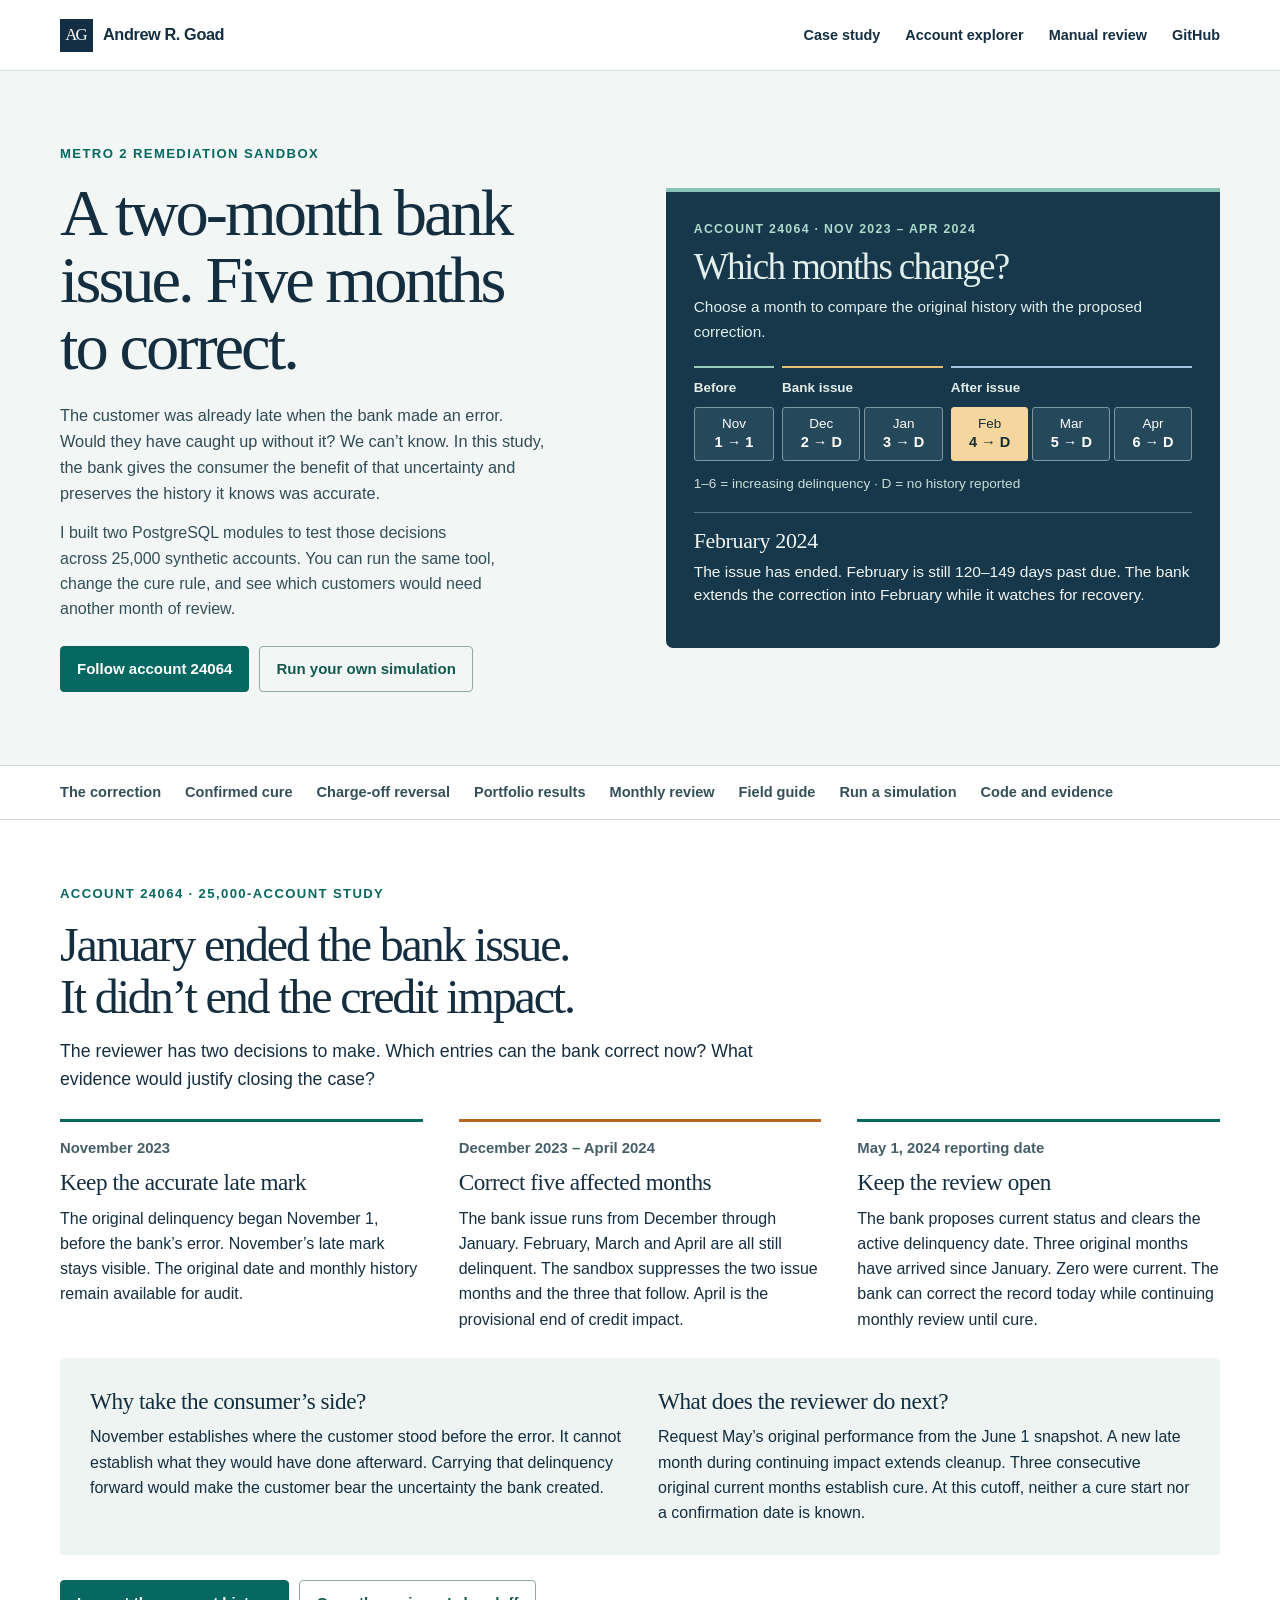
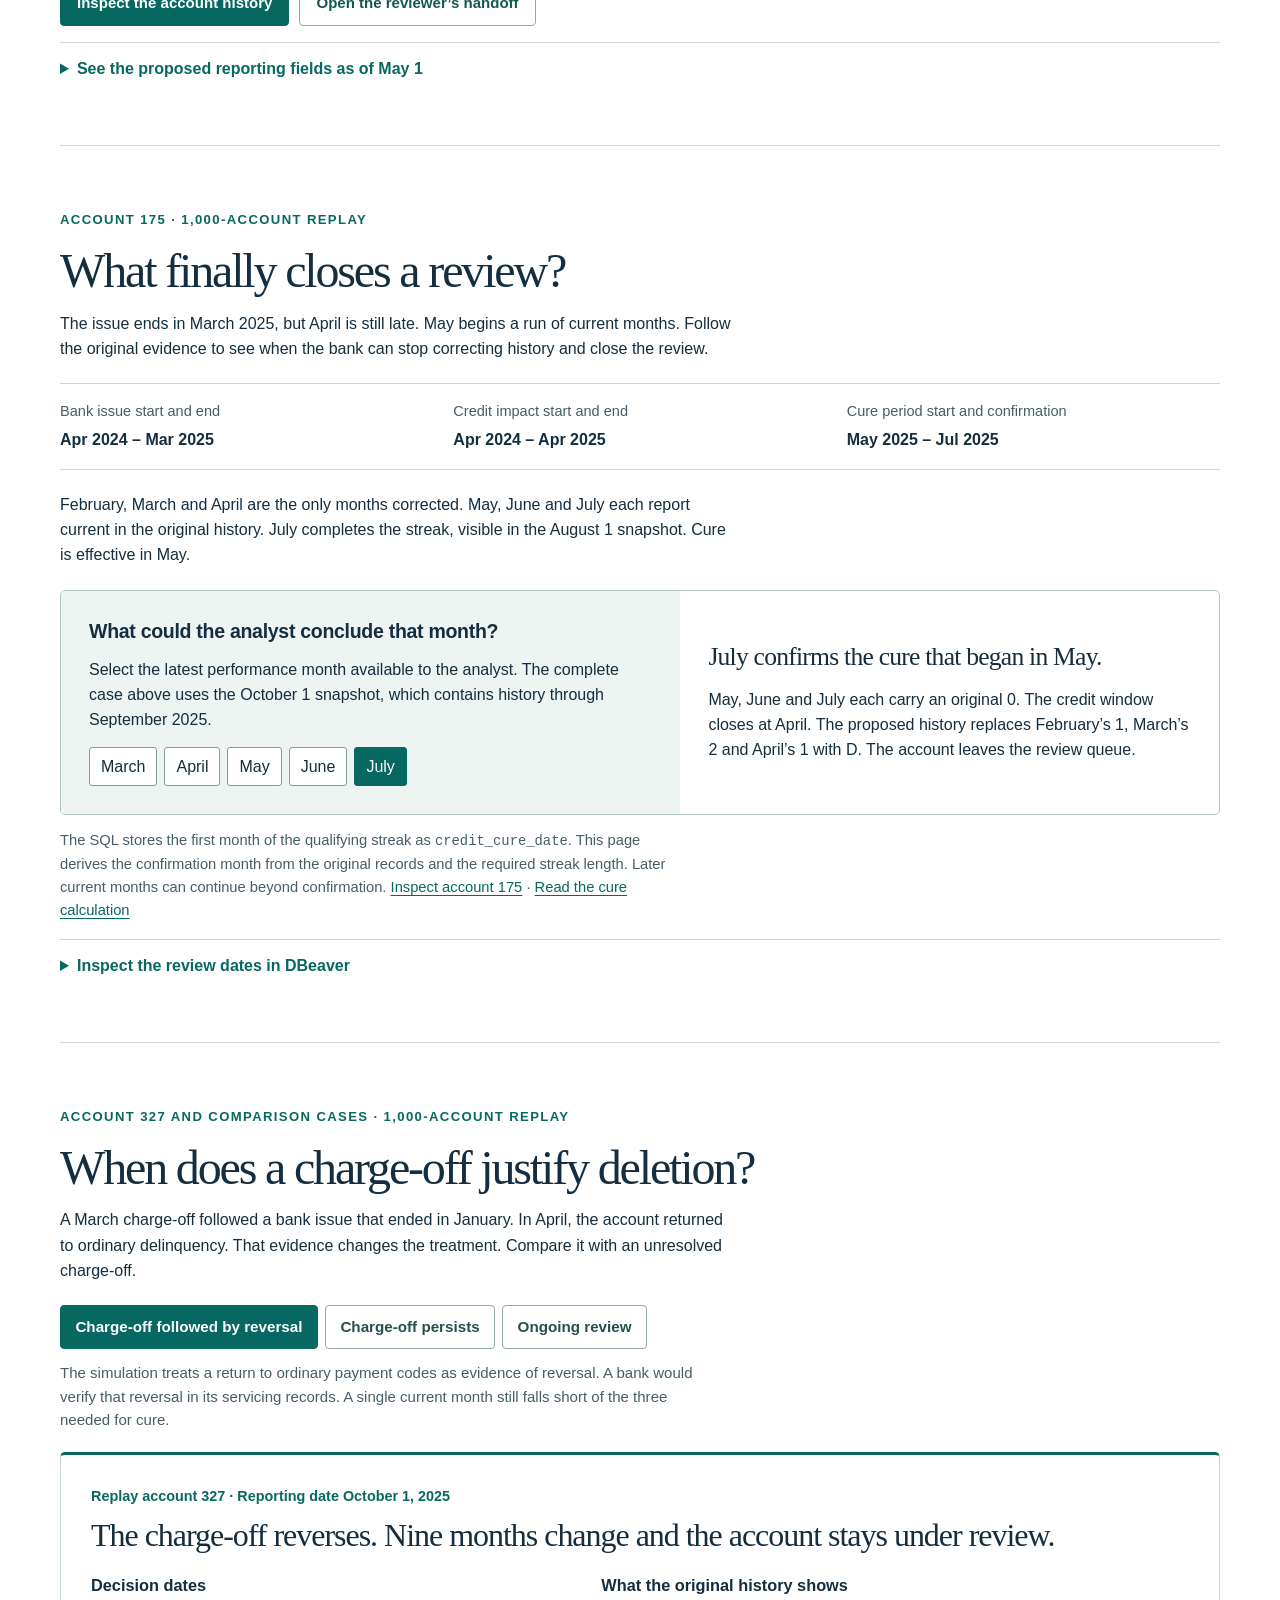
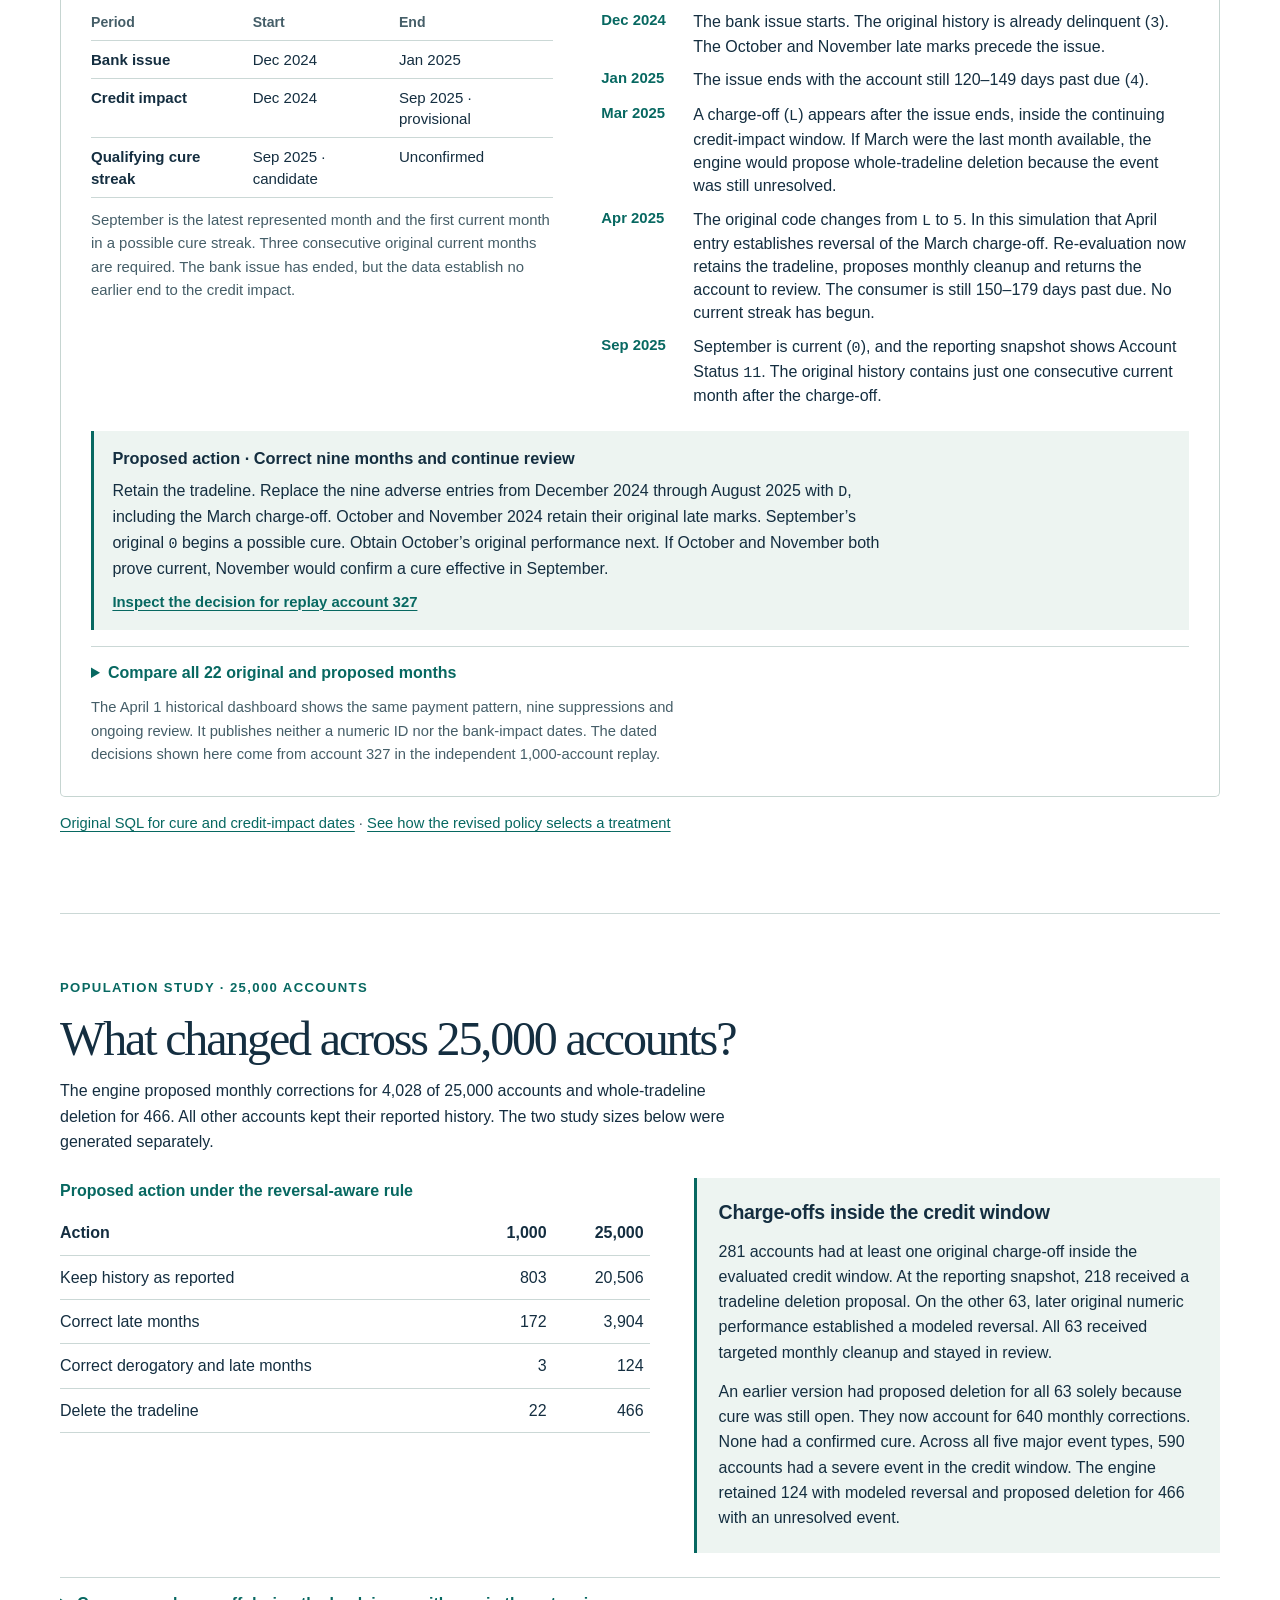
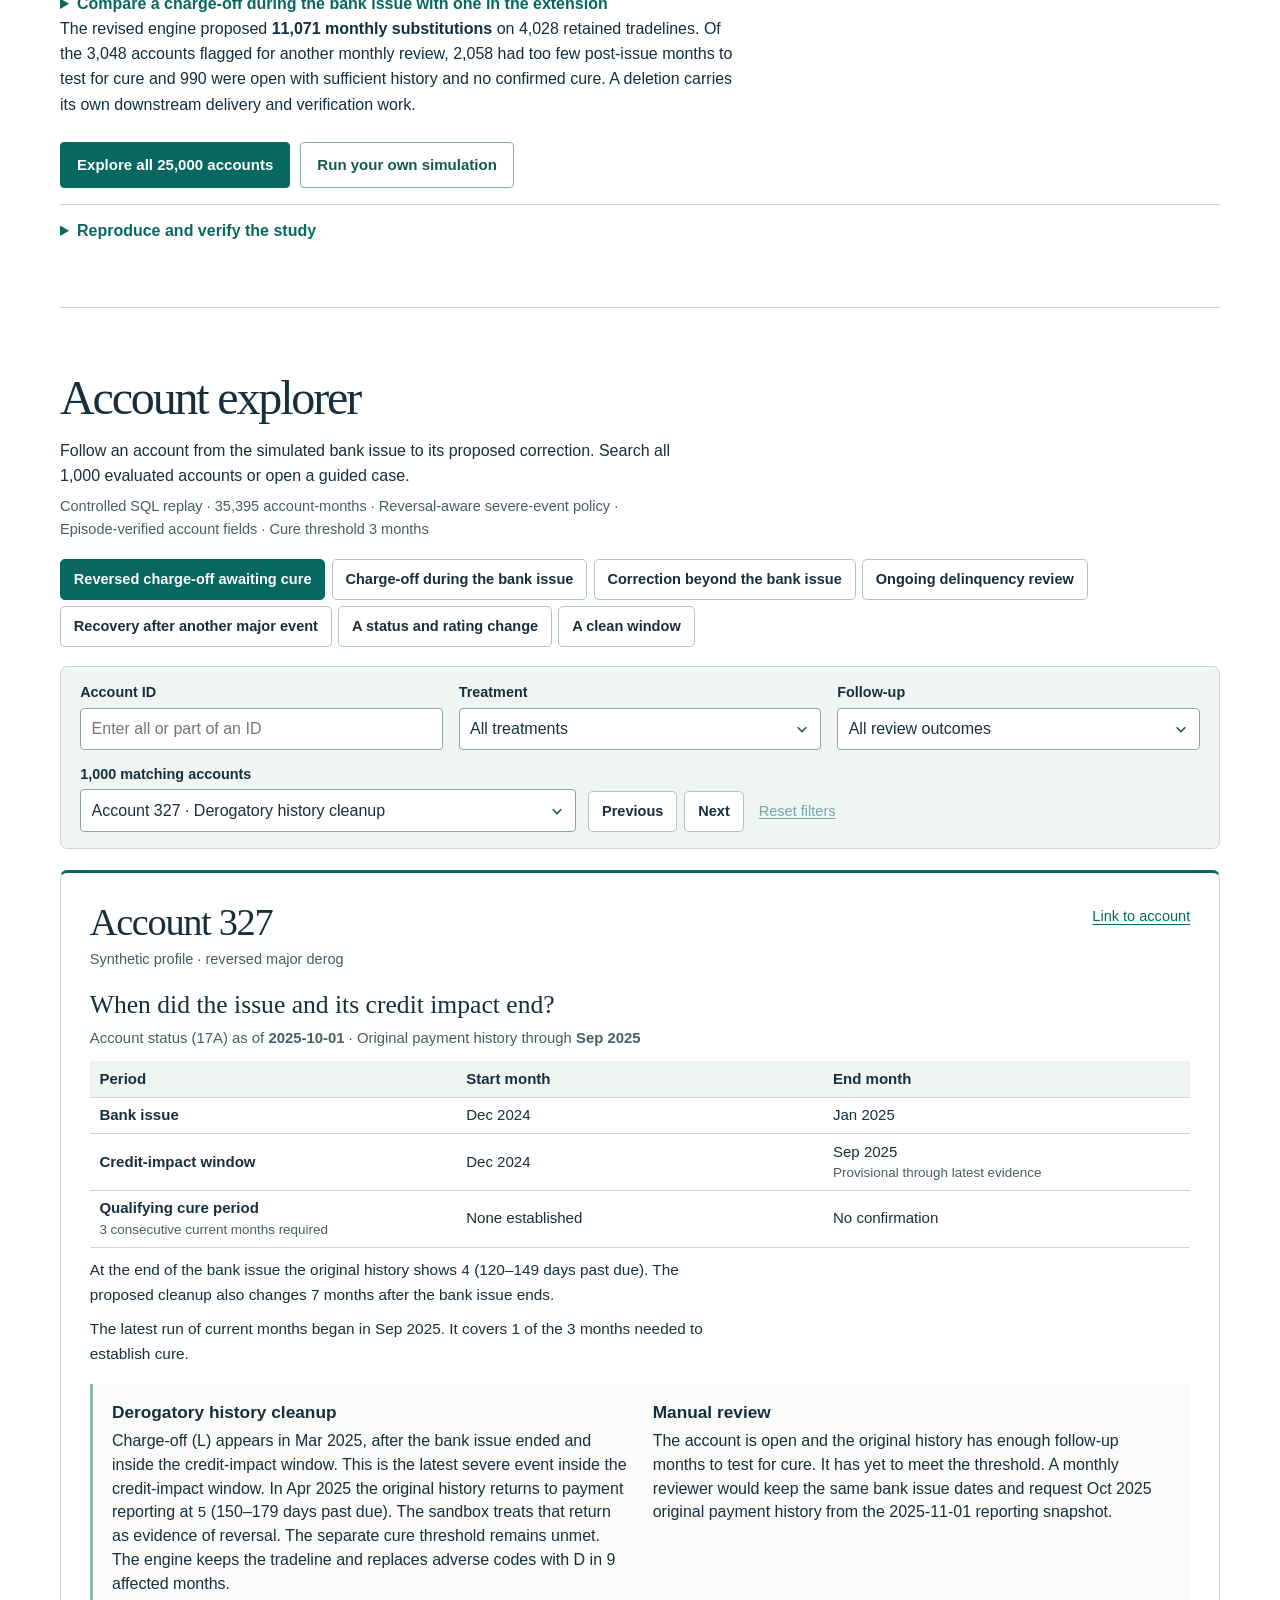
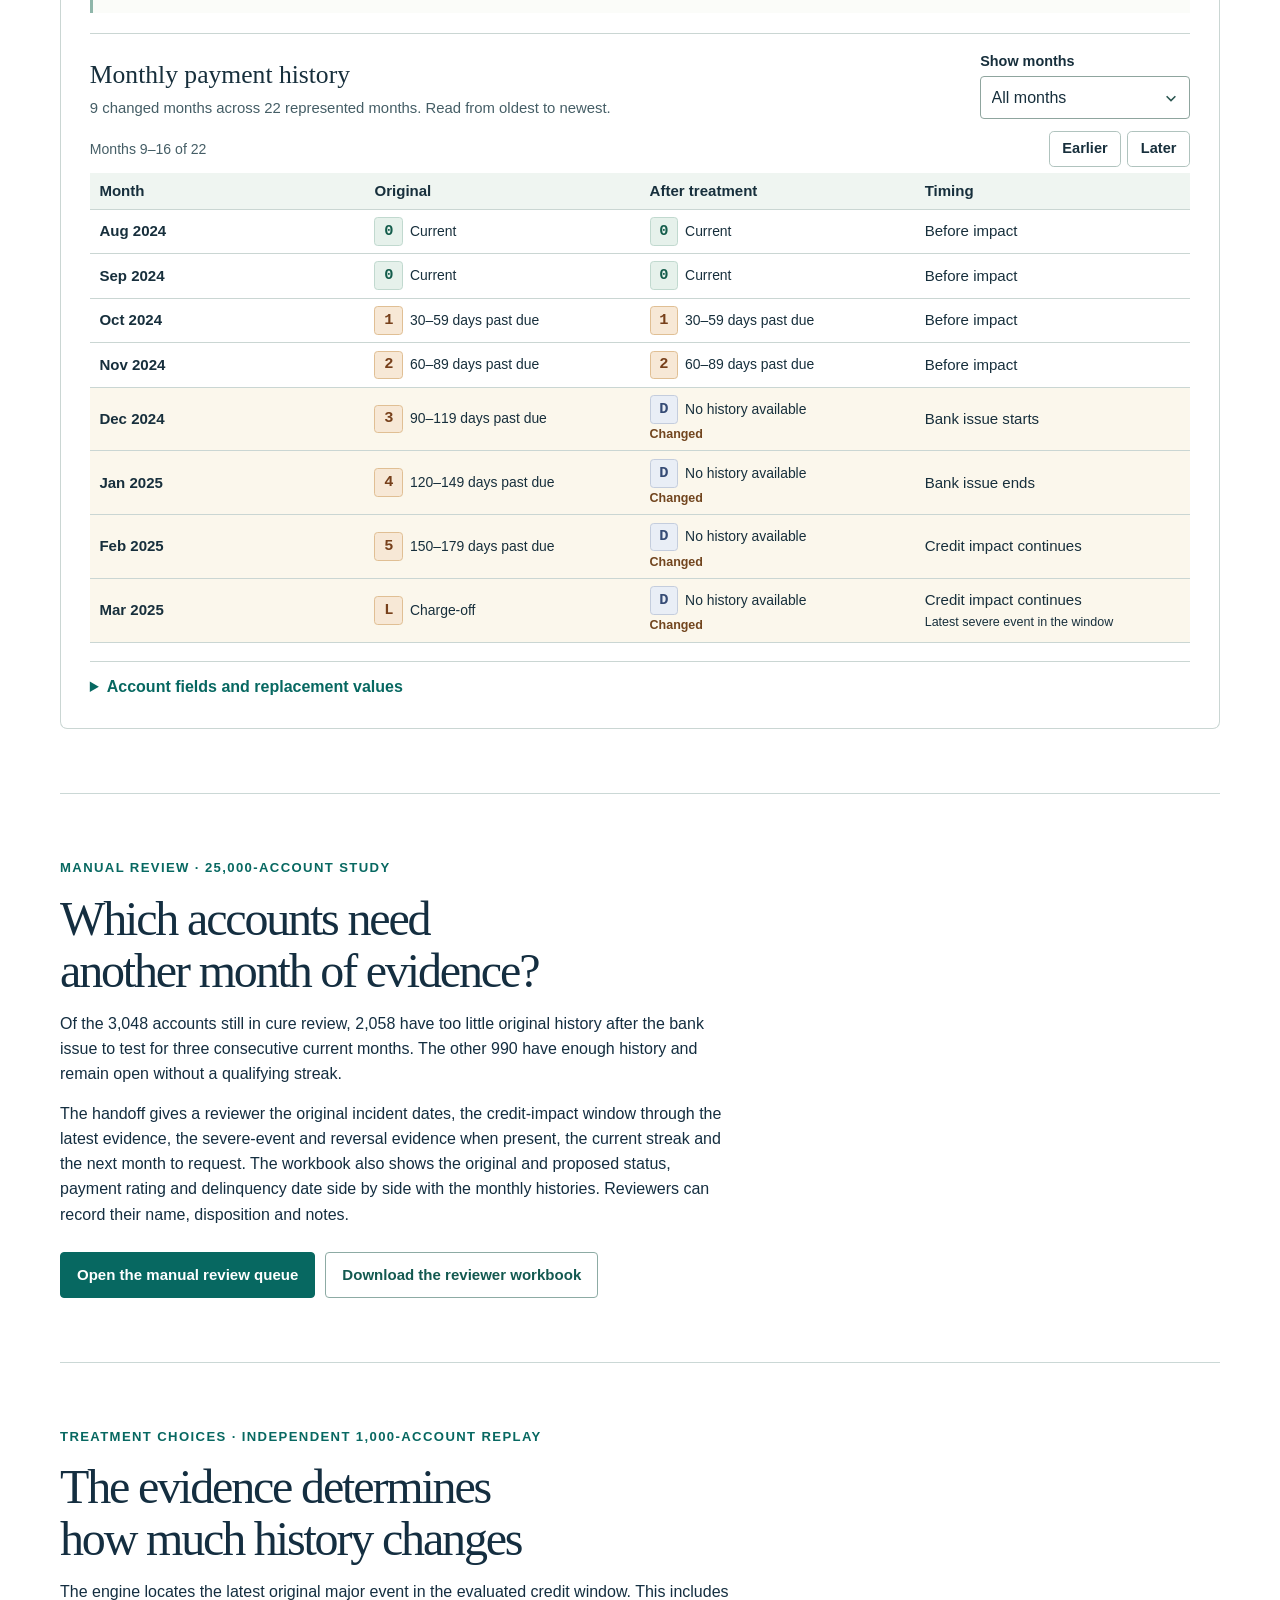
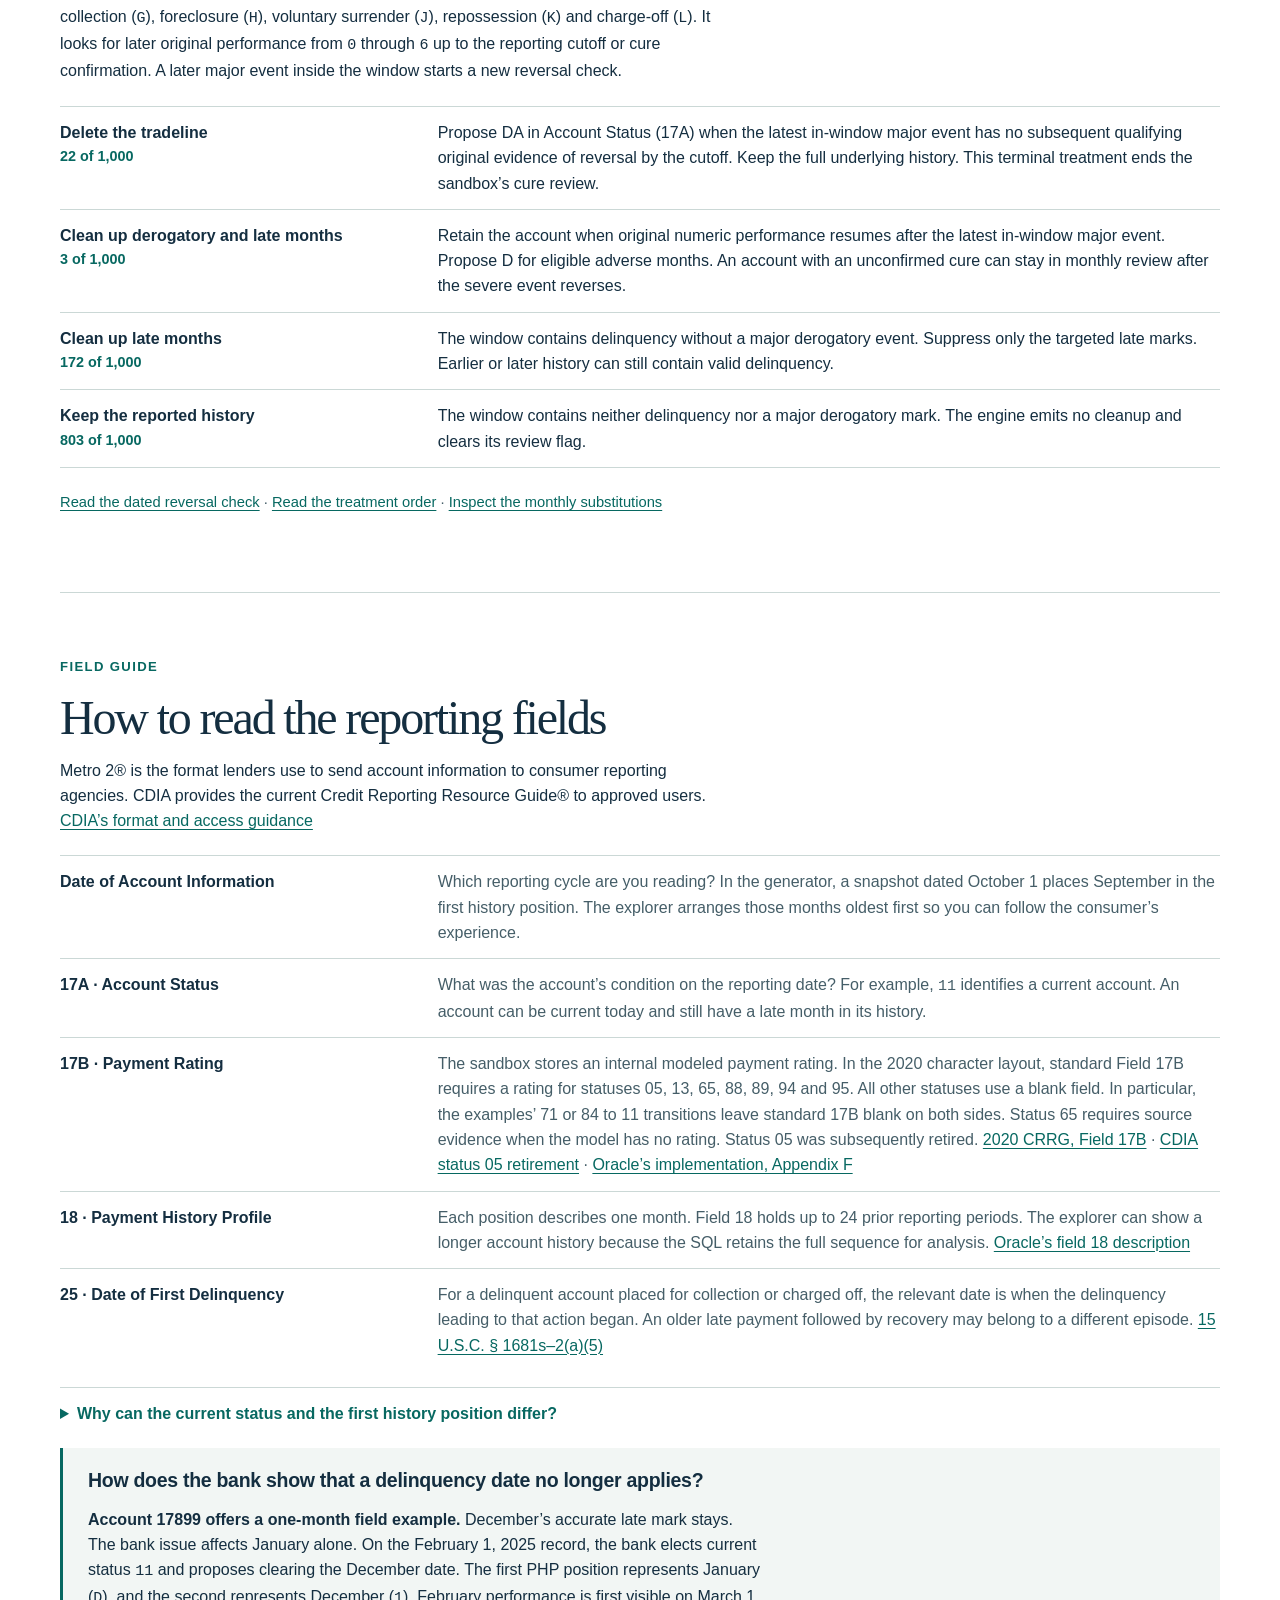
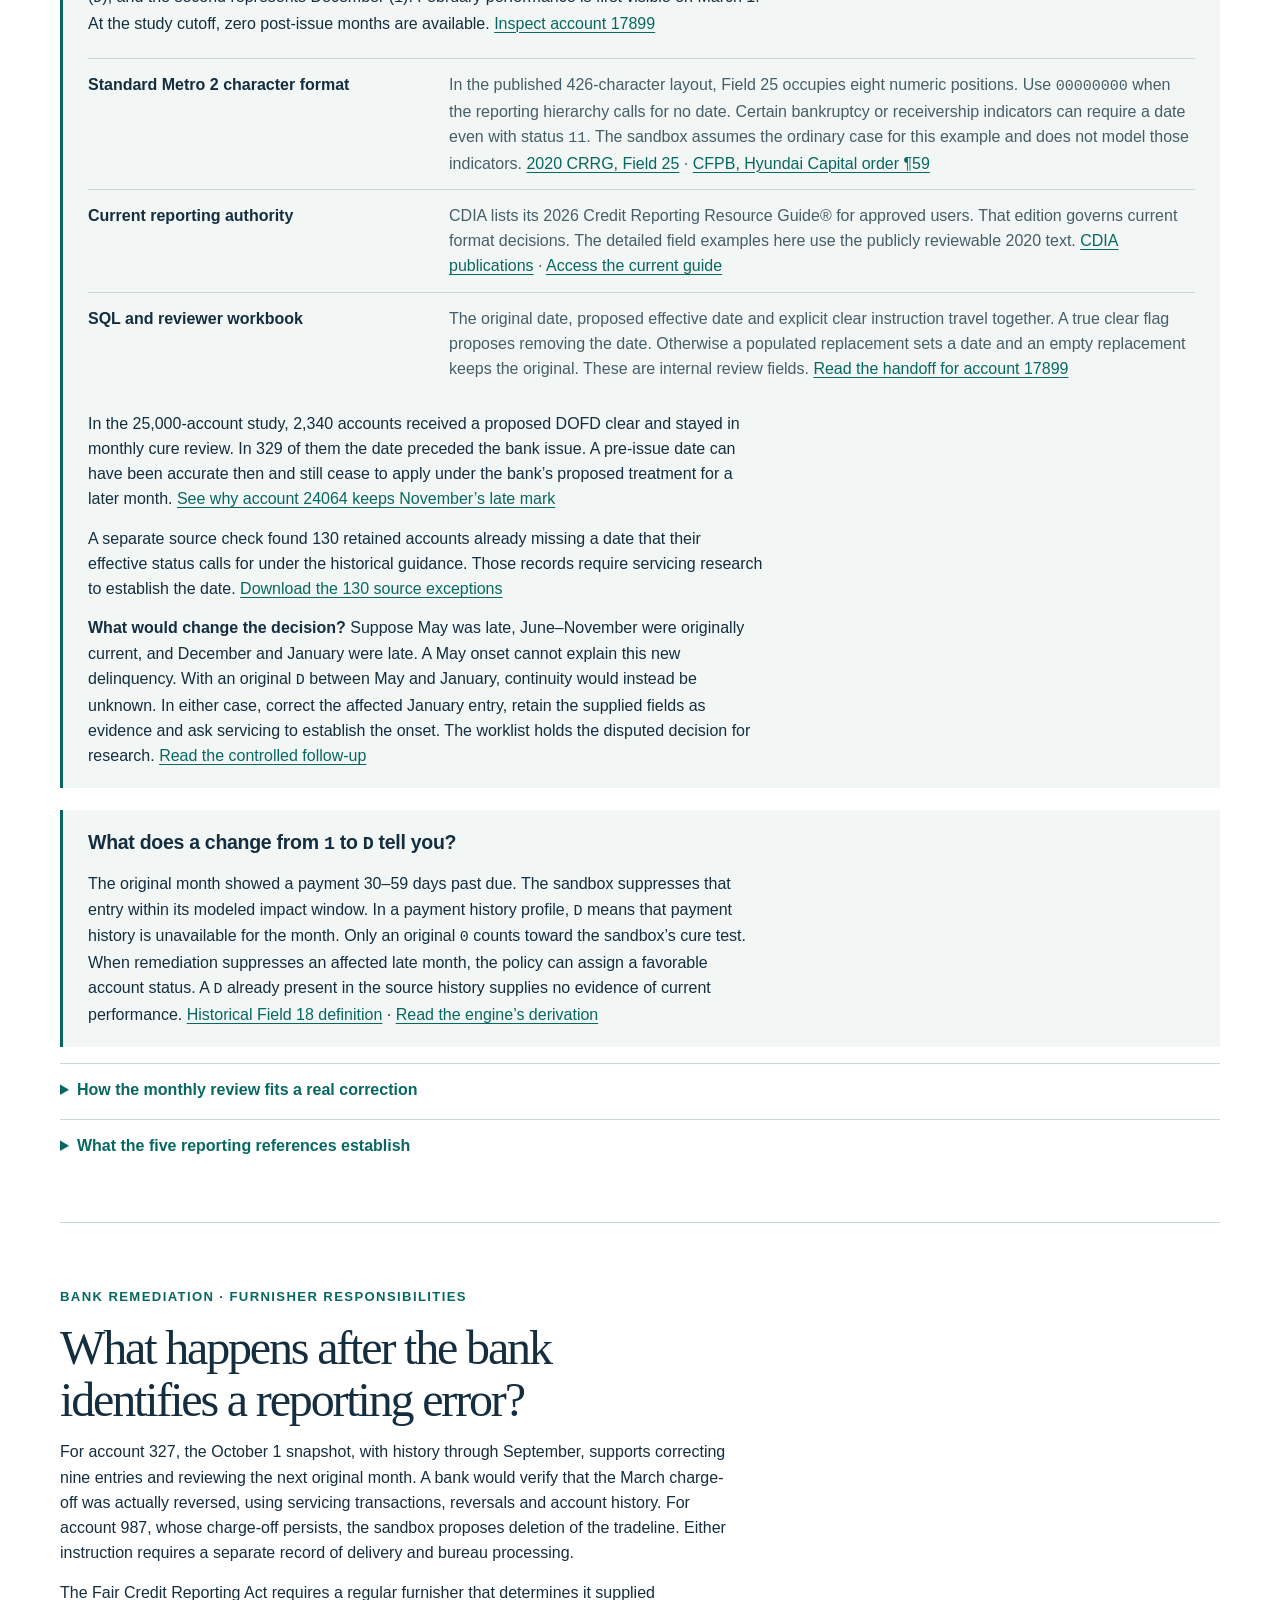
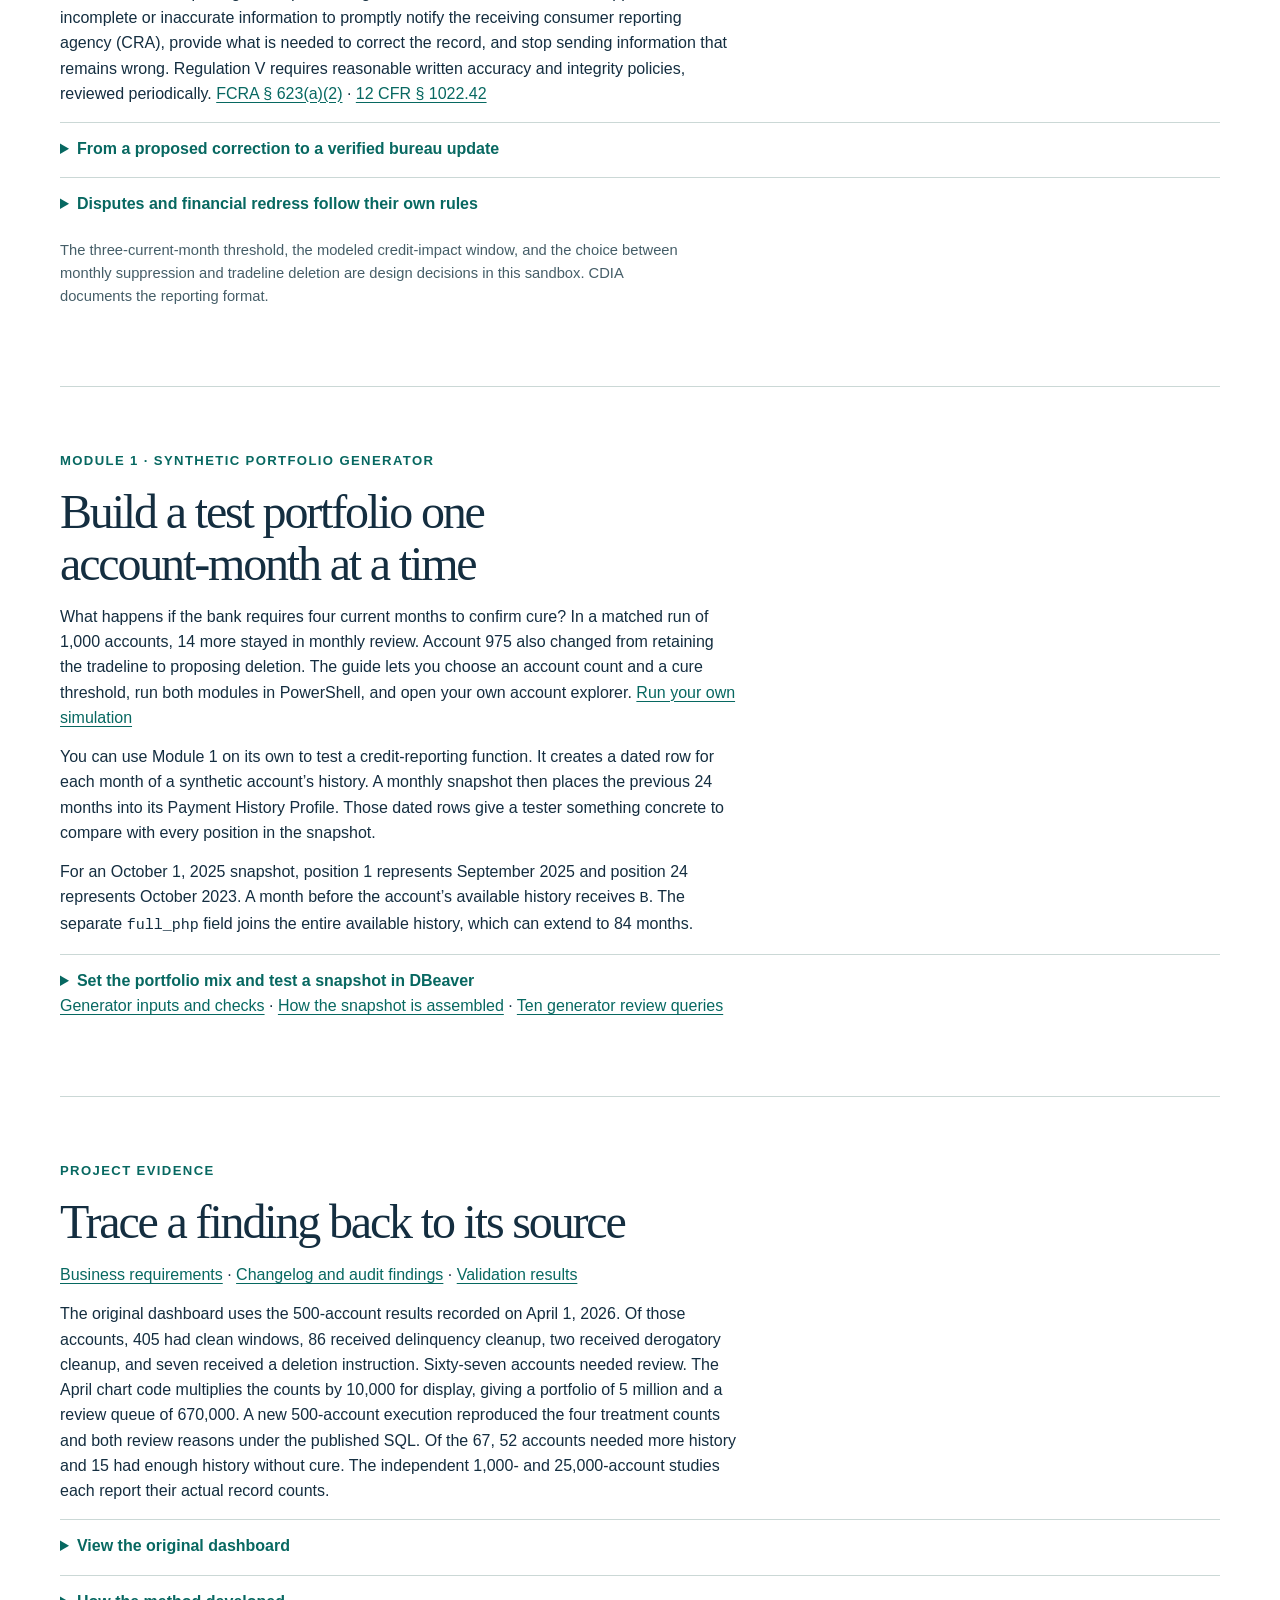
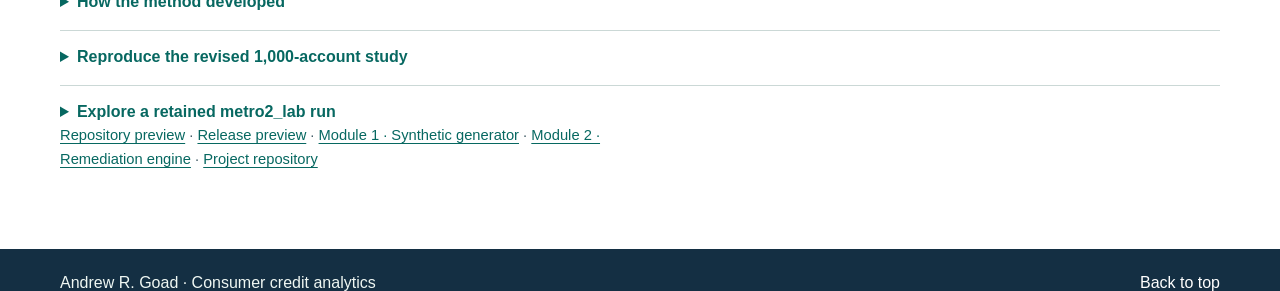
==== index.html @ b0fef3be "Deploy the audited Pages exhibit and simulation downloads" ====
<!doctype html>
<html lang="en"><head><meta charset="utf-8"><meta name="viewport" content="width=device-width,initial-scale=1">
<meta name="description" content="A two-month bank issue leads to five proposed credit-history corrections. Explore Andrew Goad’s PostgreSQL study of 25,000 synthetic accounts, the decisions behind each correction, and a PowerShell tool for testing your own strategy.">
<title>Five months to correct · Metro 2 Remediation Sandbox</title>
<link rel="stylesheet" href="history.css"><link rel="stylesheet" href="style.css"><link rel="stylesheet" href="explorer.css">
</head><body id="top"><a class="skip" href="#consumer-decision">Skip to the case</a>
<header class="topbar"><div class="wrap head-inner"><a class="brand" href="https://github.com/andrew-goad"><span class="monogram" aria-hidden="true">AG</span><span>Andrew R. Goad</span></a>
<nav aria-label="Portfolio navigation"><a href="#consumer-decision">Case study</a><a href="#explorer">Account explorer</a><a href="manual-review/index.html">Manual review</a><a href="https://github.com/andrew-goad/metro2-remediation-sandbox">GitHub</a></nav></div></header>
<main><aside class="loaded-cohort" id="retained-route" hidden><div class="wrap">
<strong id="ex-cohort"></strong><p>The Account explorer on this page reads your exported data. The featured cases and the 25,000-account queue use published study data.</p>
<a href="#explorer">Explore the loaded accounts</a> · <a href="scale/index.html">Open the separate 25,000-account example</a>
</div></aside><div class="mast"><div class="wrap hero">
<div class="opening"><p class="eyebrow">Metro 2 Remediation Sandbox</p><h1>A two-month bank issue. Five months to correct.</h1>
<p class="deck">The customer was already late when the bank made an error. Would they have caught up without it? We can’t know. In this study, the bank gives the consumer the benefit of that uncertainty and preserves the history it knows was accurate.</p>
<p class="hero-position">I built two PostgreSQL modules to test those decisions across 25,000 synthetic accounts. You can run the same tool, change the cure rule, and see which customers would need another month of review.</p>
<div class="actions"><a class="button primary" href="#consumer-decision">Follow account 24064</a><a class="button secondary" href="run.html">Run your own simulation</a></div></div>
<figure class="lead-trace" aria-labelledby="trace-title"><figcaption><p class="plot-kicker">Account 24064 · Nov 2023 – Apr 2024</p><h2 id="trace-title">Which months change?</h2><p>Choose a month to compare the original history with the proposed correction.</p></figcaption>
<div class="trace-grid"><div class="trace-group"><span class="trace-phase">Before</span><div class="trace-buttons"><button type="button" aria-controls="lead-month-detail" aria-pressed="false" aria-label="November 2023, 1 to 1" data-date="November 2023" data-why="November predates the bank issue. The customer was 30–59 days late. That accurate entry stays in the proposed history."><span>Nov</span><strong>1 → 1</strong></button></div></div><div class="trace-group"><span class="trace-phase">Bank issue</span><div class="trace-buttons"><button type="button" aria-controls="lead-month-detail" aria-pressed="false" aria-label="December 2023, 2 to D" data-date="December 2023" data-why="The issue begins. The original record shows 60–89 days past due. The bank proposes suppressing this affected month."><span>Dec</span><strong>2 → D</strong></button><button type="button" aria-controls="lead-month-detail" aria-pressed="false" aria-label="January 2024, 3 to D" data-date="January 2024" data-why="The issue ends while the original record shows 90–119 days past due. January is corrected. The case stays open for evidence after the issue."><span>Jan</span><strong>3 → D</strong></button></div></div><div class="trace-group"><span class="trace-phase">After issue</span><div class="trace-buttons"><button type="button" aria-controls="lead-month-detail" aria-pressed="true" aria-label="February 2024, 4 to D" data-date="February 2024" data-why="The issue has ended. February is still 120–149 days past due. The bank extends the correction into February while it watches for recovery."><span>Feb</span><strong>4 → D</strong></button><button type="button" aria-controls="lead-month-detail" aria-pressed="false" aria-label="March 2024, 5 to D" data-date="March 2024" data-why="March is 150–179 days past due. The credit impact continues, so the bank corrects March and checks the next original month."><span>Mar</span><strong>5 → D</strong></button><button type="button" aria-controls="lead-month-detail" aria-pressed="false" aria-label="April 2024, 6 to D" data-date="April 2024" data-why="April reaches 180 or more days past due. Three months have passed since the issue ended. All three were late. The next review needs May’s original performance."><span>Apr</span><strong>6 → D</strong></button></div></div></div>
<p class="trace-key">1–6 = increasing delinquency · D = no history reported</p>
<div class="trace-detail" id="lead-month-detail" aria-live="polite" aria-atomic="true"><h3>February 2024</h3><p>The issue has ended. February is still 120–149 days past due. The bank extends the correction into February while it watches for recovery.</p></div></figure></div></div>
<nav class="contents" aria-label="In this study"><div class="wrap"><a href="#consumer-decision">The correction</a><a href="#cure">Confirmed cure</a><a href="#dashboard-case">Charge-off reversal</a><a href="#scale-study">Portfolio results</a><a href="#manual-handoff">Monthly review</a><a href="#guidance">Field guide</a><a href="run.html">Run a simulation</a><a href="#evidence">Code and evidence</a></div></nav>
<div class="paper wrap">
<section id="consumer-decision" class="lead-case" aria-labelledby="decision-title">
<header><p class="eyebrow">Account 24064 · 25,000-account study</p>
<h2 id="decision-title">January ended the bank issue. It didn’t end the credit impact.</h2>
<p class="lead-intro">The reviewer has two decisions to make. Which entries can the bank correct now? What evidence would justify closing the case?</p></header>
<div class="decision-months">
<article><p class="month-label">November 2023</p><h3>Keep the accurate late mark</h3><p>The original delinquency began November 1, before the bank’s error. November’s late mark stays visible. The original date and monthly history remain available for audit.</p></article>
<article><p class="month-label">December 2023 – April 2024</p><h3>Correct five affected months</h3><p>The bank issue runs from December through January. February, March and April are all still delinquent. The sandbox suppresses the two issue months and the three that follow. April is the provisional end of credit impact.</p></article>
<article><p class="month-label">May 1, 2024 reporting date</p><h3>Keep the review open</h3><p>The bank proposes current status and clears the active delinquency date. Three original months have arrived since January. Zero were current. The bank can correct the record today while continuing monthly review until cure.</p></article>
</div>
<div class="decision-followup"><div><h3>Why take the consumer’s side?</h3><p>November establishes where the customer stood before the error. It cannot establish what they would have done afterward. Carrying that delinquency forward would make the customer bear the uncertainty the bank created.</p></div>
<div><h3>What does the reviewer do next?</h3><p>Request May’s original performance from the June 1 snapshot. A new late month during continuing impact extends cleanup. Three consecutive original current months establish cure. At this cutoff, neither a cure start nor a confirmation date is known.</p></div></div>
<div class="actions"><a class="button primary" href="scale/index.html#account=24064">Inspect the account history</a><a class="button secondary" href="manual-review/index.html#account=24064">Open the reviewer’s handoff</a></div>
<details><summary>See the proposed reporting fields as of May 1</summary><p>Account Status (17A) changes from <code>84</code> to <code>11</code>. The original November 1, 2023 date of first delinquency is explicitly cleared from the proposed record. In the payment history profile (PHP), April is the first position. The first five monthly entries change from <code>65432</code> to <code>DDDDD</code>. The sixth, November’s <code>1</code>, stays. The elected status and the three-month cure threshold are sandbox policy. <a href="#reporting-clock">How the reporting date relates to payment history</a></p></details>
</section>
<section id="cure" aria-labelledby="cure-title">
  <p class="eyebrow" id="worked-account-175">Account 175 · 1,000-account replay</p>
  <h2 id="cure-title">What finally closes a review?</h2>
  <p>The issue ends in March 2025, but April is still late. May begins a run of current months. Follow the original evidence to see when the bank can stop correcting history and close the review.</p>
  <dl class="cure-dates" aria-label="Account 175 dates at the October 2025 reporting snapshot">
    <div><dt>Bank issue start and end</dt><dd>Apr 2024 – Mar 2025</dd></div>
    <div><dt>Credit impact start and end</dt><dd>Apr 2024 – Apr 2025</dd></div>
    <div><dt>Cure period start and confirmation</dt><dd>May 2025 – Jul 2025</dd></div>
  </dl>
  <p>February, March and April are the only months corrected. May, June and July each report current in the original history. July completes the streak, visible in the August 1 snapshot. Cure is effective in May.</p>
  <div class="methodbox"><div class="simulation">
    <h3>What could the analyst conclude that month?</h3>
    <p>Select the latest performance month available to the analyst. The complete case above uses the October 1 snapshot, which contains history through September 2025.</p>
    <div class="month-row" role="group" aria-label="Latest available performance month in 2025">
      <button type="button" data-month="0" aria-pressed="false">March</button><button type="button" data-month="1" aria-pressed="false">April</button><button type="button" data-month="2" aria-pressed="false">May</button><button type="button" data-month="3" aria-pressed="false">June</button><button type="button" data-month="4" aria-pressed="true">July</button>
    </div></div>
    <div class="methodreading" aria-live="polite" aria-atomic="true"><h3 id="cure-label">July confirms the cure that began in May.</h3><p id="cure-description">May, June and July each carry an original 0. The credit window closes at April. The proposed history replaces February’s 1, March’s 2 and April’s 1 with D. The account leaves the review queue.</p></div>
  </div>
  <p class="source">The SQL stores the first month of the qualifying streak as <code>credit_cure_date</code>. This page derives the confirmation month from the original records and the required streak length. Later current months can continue beyond confirmation. <a data-replay-link hidden href="#account=175">Inspect account 175</a> · <a href="code/engine.html#L802">Read the cure calculation</a></p>
  <details><summary>Inspect the review dates in DBeaver</summary><p>This read-only query shows the incident dates, the working credit window and the latest month available to the analyst.</p>
  <pre><code>SELECT account, impact_start_date, impact_end_date,
       credit_impact_start_date, credit_impact_end_date,
       credit_cure_date, cure_consecutive_months_required,
       php_left_byte_date AS latest_performance_month,
       post_impact_month_count, remediation_treatment, manual_review_reason
FROM module2.metro2_remediation_window_eval
WHERE manual_review_flag = 1
ORDER BY latest_performance_month, account;</code></pre>
  <p>A fresh study generates a financial-impact interval for each account. For a follow-up on the same accounts in the same database, use the documented monthly rerun mode after adding original reporting months. It keeps the financial-impact dates from the prior run while recalculating reversal, cure and treatment. See the guide in the <a href="downloads/Metro2_PowerShell_Study.zip">PowerShell study kit</a>. <a href="code/engine.html#L480">Fixed-date follow-up controls</a> · <a href="code/engine.html#L583">Incident inputs</a> · <a href="code/engine.html#L1014">Review dispositions</a></p></details>
</section>
<section id="dashboard-case" class="worked-cases" aria-labelledby="worked-title">
<header id="case"><p class="eyebrow">Account 327 and comparison cases · 1,000-account replay</p>
<h2 id="worked-title">When does a charge-off justify deletion?</h2>
<p>A March charge-off followed a bank issue that ended in January. In April, the account returned to ordinary delinquency. That evidence changes the treatment. Compare it with an unresolved charge-off.</p></header>
<div class="wc-switch" role="group" aria-label="Choose a worked account" hidden>
  <button type="button" aria-controls="worked-account-327" aria-pressed="true">Charge-off followed by reversal</button>
  <button type="button" aria-controls="worked-account-987" aria-pressed="false">Charge-off persists</button>

<button type="button" aria-pressed="false" aria-controls="worked-account-958">Ongoing review</button></div>
<p class="wc-key">The simulation treats a return to ordinary payment codes as evidence of reversal. A bank would verify that reversal in its servicing records. A single current month still falls short of the three needed for cure.</p>
<article class="wc-record" id="worked-account-327" aria-labelledby="worked-heading-327">
  <header><p class="wc-source">Replay account 327 · Reporting date October 1, 2025</p>
    <h3 id="worked-heading-327">The charge-off reverses. Nine months change and the account stays under review.</h3></header>
  <div class="wc-layout">
    <div class="wc-dates">
      <table><caption>Decision dates</caption>
        <thead><tr><th scope="col">Period</th><th scope="col">Start</th><th scope="col">End</th></tr></thead>
        <tbody><tr><th scope="row">Bank issue</th><td><time datetime="2024-12-01">Dec 2024</time></td><td><time datetime="2025-01-01">Jan 2025</time></td></tr>
<tr><th scope="row">Credit impact</th><td><time datetime="2024-12-01">Dec 2024</time></td><td><time datetime="2025-09-01">Sep 2025</time> · provisional</td></tr>
<tr><th scope="row">Qualifying cure streak</th><td>Sep 2025 · candidate</td><td>Unconfirmed</td></tr></tbody>
      </table>
      <p>September is the latest represented month and the first current month in a possible cure streak. Three consecutive original current months are required. The bank issue has ended, but the data establish no earlier end to the credit impact.</p>
    </div>
    <div class="wc-sequence"><h4>What the original history shows</h4><ol><li><span class="wc-date"><time datetime="2024-12-01">Dec 2024</time></span><span>The bank issue starts. The original history is already delinquent (<code>3</code>). The October and November late marks precede the issue.</span></li>
<li><span class="wc-date"><time datetime="2025-01-01">Jan 2025</time></span><span>The issue ends with the account still 120–149 days past due (<code>4</code>).</span></li>
<li><span class="wc-date"><time datetime="2025-03-01">Mar 2025</time></span><span>A charge-off (<code>L</code>) appears after the issue ends, inside the continuing credit-impact window. If March were the last month available, the engine would propose whole-tradeline deletion because the event was still unresolved.</span></li>
<li><span class="wc-date"><time datetime="2025-04-01">Apr 2025</time></span><span>The original code changes from <code>L</code> to <code>5</code>. In this simulation that April entry establishes reversal of the March charge-off. Re-evaluation now retains the tradeline, proposes monthly cleanup and returns the account to review. The consumer is still 150–179 days past due. No current streak has begun.</span></li>
<li><span class="wc-date"><time datetime="2025-09-01">Sep 2025</time></span><span>September is current (<code>0</code>), and the reporting snapshot shows Account Status <code>11</code>. The original history contains just one consecutive current month after the charge-off.</span></li></ol></div>
  </div>
  <div class="wc-result"><h4>Proposed action · Correct nine months and continue review</h4>
<p>Retain the tradeline. Replace the nine adverse entries from December 2024 through August 2025 with <code>D</code>, including the March charge-off. October and November 2024 retain their original late marks. September’s original <code>0</code> begins a possible cure. Obtain October’s original performance next. If October and November both prove current, November would confirm a cure effective in September.</p>
<a data-replay-link href="#account=327" hidden>Inspect the decision for replay account 327</a></div><details class="wc-history"><summary>Compare all 22 original and proposed months</summary><p class="wc-instructions">Each cell shows the original and proposed monthly codes. Select a month to see its place in the bank issue, reversal or cure review.</p><div class="wc-month-reader"><div><div class="wc-month-group" role="group" aria-label="Before the bank issue"><h5>Before the bank issue</h5><div class="wc-months"><button type="button" aria-pressed="false" aria-controls="case327-reading" aria-label="December 2023, original 0 · Current, proposed 0 · Current" data-label="December 2023" data-original="0 · Current" data-proposed="0 · Current" data-why="This month precedes the bank issue. The proposed history retains the original 0."><span>Dec 2023</span><b>0 → 0</b></button><button type="button" aria-pressed="false" aria-controls="case327-reading" aria-label="January 2024, original 0 · Current, proposed 0 · Current" data-label="January 2024" data-original="0 · Current" data-proposed="0 · Current" data-why="This month precedes the bank issue. The proposed history retains the original 0."><span>Jan 2024</span><b>0 → 0</b></button><button type="button" aria-pressed="false" aria-controls="case327-reading" aria-label="February 2024, original 0 · Current, proposed 0 · Current" data-label="February 2024" data-original="0 · Current" data-proposed="0 · Current" data-why="This month precedes the bank issue. The proposed history retains the original 0."><span>Feb 2024</span><b>0 → 0</b></button><button type="button" aria-pressed="false" aria-controls="case327-reading" aria-label="March 2024, original 0 · Current, proposed 0 · Current" data-label="March 2024" data-original="0 · Current" data-proposed="0 · Current" data-why="This month precedes the bank issue. The proposed history retains the original 0."><span>Mar 2024</span><b>0 → 0</b></button><button type="button" aria-pressed="false" aria-controls="case327-reading" aria-label="April 2024, original 0 · Current, proposed 0 · Current" data-label="April 2024" data-original="0 · Current" data-proposed="0 · Current" data-why="This month precedes the bank issue. The proposed history retains the original 0."><span>Apr 2024</span><b>0 → 0</b></button><button type="button" aria-pressed="false" aria-controls="case327-reading" aria-label="May 2024, original 0 · Current, proposed 0 · Current" data-label="May 2024" data-original="0 · Current" data-proposed="0 · Current" data-why="This month precedes the bank issue. The proposed history retains the original 0."><span>May 2024</span><b>0 → 0</b></button><button type="button" aria-pressed="false" aria-controls="case327-reading" aria-label="June 2024, original 0 · Current, proposed 0 · Current" data-label="June 2024" data-original="0 · Current" data-proposed="0 · Current" data-why="This month precedes the bank issue. The proposed history retains the original 0."><span>Jun 2024</span><b>0 → 0</b></button><button type="button" aria-pressed="false" aria-controls="case327-reading" aria-label="July 2024, original 0 · Current, proposed 0 · Current" data-label="July 2024" data-original="0 · Current" data-proposed="0 · Current" data-why="This month precedes the bank issue. The proposed history retains the original 0."><span>Jul 2024</span><b>0 → 0</b></button><button type="button" aria-pressed="false" aria-controls="case327-reading" aria-label="August 2024, original 0 · Current, proposed 0 · Current" data-label="August 2024" data-original="0 · Current" data-proposed="0 · Current" data-why="This month precedes the bank issue. The proposed history retains the original 0."><span>Aug 2024</span><b>0 → 0</b></button><button type="button" aria-pressed="false" aria-controls="case327-reading" aria-label="September 2024, original 0 · Current, proposed 0 · Current" data-label="September 2024" data-original="0 · Current" data-proposed="0 · Current" data-why="This month precedes the bank issue. The proposed history retains the original 0."><span>Sep 2024</span><b>0 → 0</b></button><button type="button" aria-pressed="false" aria-controls="case327-reading" aria-label="October 2024, original 1 · 30–59 days past due, proposed 1 · 30–59 days past due" data-label="October 2024" data-original="1 · 30–59 days past due" data-proposed="1 · 30–59 days past due" data-why="This month precedes the bank issue. The proposed history retains the original 1."><span>Oct 2024</span><b>1 → 1</b></button><button type="button" aria-pressed="false" aria-controls="case327-reading" aria-label="November 2024, original 2 · 60–89 days past due, proposed 2 · 60–89 days past due" data-label="November 2024" data-original="2 · 60–89 days past due" data-proposed="2 · 60–89 days past due" data-why="This month precedes the bank issue. The proposed history retains the original 2."><span>Nov 2024</span><b>2 → 2</b></button></div></div><div class="wc-month-group" role="group" aria-label="During the bank issue"><h5>During the bank issue</h5><div class="wc-months"><button type="button" aria-pressed="false" aria-controls="case327-reading" aria-label="December 2024, original 3 · 90–119 days past due, proposed D · Payment history unavailable" data-label="December 2024" data-original="3 · 90–119 days past due" data-proposed="D · Payment history unavailable" data-why="The bank issue starts and the original code is 3. December is the first of the nine affected adverse months proposed for suppression."><span>Dec 2024</span><b>3 → D</b></button><button type="button" aria-pressed="false" aria-controls="case327-reading" aria-label="January 2025, original 4 · 120–149 days past due, proposed D · Payment history unavailable" data-label="January 2025" data-original="4 · 120–149 days past due" data-proposed="D · Payment history unavailable" data-why="The bank issue ends with an original 4, or 120–149 days past due. The credit-impact review extends beyond January."><span>Jan 2025</span><b>4 → D</b></button></div></div><div class="wc-month-group" role="group" aria-label="After the bank issue · Credit impact continues"><h5>After the bank issue · Credit impact continues</h5><div class="wc-months"><button type="button" aria-pressed="false" aria-controls="case327-reading" aria-label="February 2025, original 5 · 150–179 days past due, proposed D · Payment history unavailable" data-label="February 2025" data-original="5 · 150–179 days past due" data-proposed="D · Payment history unavailable" data-why="The original month is still delinquent after the bank issue. The sandbox proposes D for this affected reporting month. The cure test uses the original mark."><span>Feb 2025</span><b>5 → D</b></button><button type="button" aria-pressed="true" aria-controls="case327-reading" aria-label="March 2025, original L · Charge-off, proposed D · Payment history unavailable" data-label="March 2025" data-original="L · Charge-off" data-proposed="D · Payment history unavailable" data-why="March’s original charge-off falls in the extended credit-impact window. April’s subsequent original 5 supports reversal in the simulation. At the October 1 snapshot the engine proposes D for March and keeps the tradeline."><span>Mar 2025</span><b>L → D</b></button><button type="button" aria-pressed="false" aria-controls="case327-reading" aria-label="April 2025, original 5 · 150–179 days past due, proposed D · Payment history unavailable" data-label="April 2025" data-original="5 · 150–179 days past due" data-proposed="D · Payment history unavailable" data-why="April’s original 5 is the first numeric performance after March’s charge-off and establishes modeled reversal. At 150–179 days past due the account is still delinquent. April is eligible for suppression and does not start cure."><span>Apr 2025</span><b>5 → D</b></button><button type="button" aria-pressed="false" aria-controls="case327-reading" aria-label="May 2025, original 4 · 120–149 days past due, proposed D · Payment history unavailable" data-label="May 2025" data-original="4 · 120–149 days past due" data-proposed="D · Payment history unavailable" data-why="The original month is still delinquent after the bank issue. The sandbox proposes D for this affected reporting month. The cure test uses the original mark."><span>May 2025</span><b>4 → D</b></button><button type="button" aria-pressed="false" aria-controls="case327-reading" aria-label="June 2025, original 3 · 90–119 days past due, proposed D · Payment history unavailable" data-label="June 2025" data-original="3 · 90–119 days past due" data-proposed="D · Payment history unavailable" data-why="The original month is still delinquent after the bank issue. The sandbox proposes D for this affected reporting month. The cure test uses the original mark."><span>Jun 2025</span><b>3 → D</b></button><button type="button" aria-pressed="false" aria-controls="case327-reading" aria-label="July 2025, original 2 · 60–89 days past due, proposed D · Payment history unavailable" data-label="July 2025" data-original="2 · 60–89 days past due" data-proposed="D · Payment history unavailable" data-why="The original month is still delinquent after the bank issue. The sandbox proposes D for this affected reporting month. The cure test uses the original mark."><span>Jul 2025</span><b>2 → D</b></button><button type="button" aria-pressed="false" aria-controls="case327-reading" aria-label="August 2025, original 1 · 30–59 days past due, proposed D · Payment history unavailable" data-label="August 2025" data-original="1 · 30–59 days past due" data-proposed="D · Payment history unavailable" data-why="The original month is still delinquent after the bank issue. The sandbox proposes D for this affected reporting month. The cure test uses the original mark."><span>Aug 2025</span><b>1 → D</b></button><button type="button" aria-pressed="false" aria-controls="case327-reading" aria-label="September 2025, original 0 · Current, proposed 0 · Current" data-label="September 2025" data-original="0 · Current" data-proposed="0 · Current" data-why="September’s original 0 is the first current month after the bank issue. The record stops here. October and November would also need to be current to confirm a cure effective in September."><span>Sep 2025</span><b>0 → 0</b></button></div></div></div><aside class="wc-reading" id="case327-reading" aria-live="polite" aria-atomic="true"><h4 data-reading-label>March 2025</h4><dl><dt>Original payment history</dt><dd data-reading-original>L · Charge-off</dd><dt>Proposed payment history</dt><dd data-reading-proposed>D · Payment history unavailable</dd></dl><p data-reading-why>March’s original charge-off falls in the extended credit-impact window. April’s subsequent original 5 supports reversal in the simulation. At the October 1 snapshot the engine proposes D for March and keeps the tradeline.</p></aside></div></details><p class="wc-attribution">The April 1 historical dashboard shows the same payment pattern, nine suppressions and ongoing review. It publishes neither a numeric ID nor the bank-impact dates. The dated decisions shown here come from account 327 in the independent 1,000-account replay.</p></article>
<article class="wc-record" id="worked-account-987" aria-labelledby="worked-heading-987">
  <header><p class="wc-source">Independent replay account 987 · Reporting date December 1, 2023</p>
    <h3 id="worked-heading-987">The charge-off persists through the end of the bank issue.</h3></header>
  <div class="wc-layout">
    <div class="wc-dates">
      <table><caption>Decision dates</caption>
        <thead><tr><th scope="col">Period</th><th scope="col">Start</th><th scope="col">End</th></tr></thead>
        <tbody><tr><th scope="row">Bank issue</th><td><time datetime="2023-02-01">Feb 2023</time></td><td><time datetime="2023-11-01">Nov 2023</time></td></tr>
<tr><th scope="row">Credit impact</th><td><time datetime="2023-02-01">Feb 2023</time></td><td><time datetime="2023-11-01">Nov 2023</time></td></tr>
<tr><th scope="row">Qualifying cure streak</th><td>No qualifying start</td><td>Unconfirmed</td></tr></tbody>
      </table>
      <p>The bank issue ends in the latest represented month. The record contains zero later months in which to establish cure.</p>
    </div>
    <div class="wc-sequence"><h4>What the original history shows</h4><ol><li><span class="wc-date"><time datetime="2023-01-01">Jan 2023</time></span><span>The month before the issue, the account is current (<code>0</code>).</span></li>
<li><span class="wc-date"><time datetime="2023-02-01">Feb 2023</time></span><span>The bank issue starts. The account reports its first late month (<code>1</code>, 30–59 days past due).</span></li>
<li><span class="wc-date"><time datetime="2023-08-01">Aug 2023</time></span><span>The account reaches charge-off (<code>L</code>) during the issue.</span></li>
<li><span class="wc-date"><time datetime="2023-11-01">Nov 2023</time></span><span>The bank issue ends. Charge-off has continued through November. The December report contains no later performance.</span></li></ol></div>
  </div>
  <div class="wc-result"><h4>Proposed action</h4><p>Propose <code>DA</code> in Account Status to delete the entire tradeline. Charge-off appears during the bank issue and persists through the last available month. November’s original <code>L</code> is the latest major event. No subsequent original numeric performance establishes reversal by this snapshot. The module keeps all 25 original months as evidence and ends cure monitoring on its deletion proposal. A bank would separately track delivery and verify the bureau outcome.</p><a data-replay-link href="#account=987" hidden>Inspect all 25 months for account 987</a>
  </div>


</article>

<article class="wc-record" id="worked-account-958" aria-labelledby="worked-heading-958">
<header><p class="wc-source">Replay account 958 · Reporting date October 1, 2025</p><h3 id="worked-heading-958">Delinquency continues, so monthly review stays open.</h3></header>
<div class="wc-layout"><div class="wc-dates"><table><caption>Decision dates</caption><thead><tr><th scope="col">Period</th><th scope="col">Start</th><th scope="col">End</th></tr></thead><tbody>
<tr><th scope="row">Bank issue</th><td><time datetime="2025-04-01">Apr 2025</time></td><td><time datetime="2025-05-01">May 2025</time></td></tr>
<tr><th scope="row">Credit impact</th><td><time datetime="2025-04-01">Apr 2025</time></td><td><time datetime="2025-09-01">Sep 2025</time> · provisional</td></tr>
<tr><th scope="row">Qualifying cure streak</th><td>No start observed</td><td>Unconfirmed</td></tr></tbody></table>
<p>Four months of original performance follow the end of the bank issue. All four are delinquent. The account has yet to record the first current month of a qualifying streak.</p></div>
<div class="wc-sequence"><h4>What the original history shows</h4><ol>
<li><span class="wc-date">Apr 2025</span><span>The issue starts. The original history records 30–59 days past due (<code>1</code>).</span></li>
<li><span class="wc-date">May 2025</span><span>The issue ends. The account has fallen to 60–89 days past due (<code>2</code>).</span></li>
<li><span class="wc-date">Jun–Sep 2025</span><span>The original codes progress from <code>3</code> through <code>6</code>. The account remains delinquent. Its history contains no major derogatory event.</span></li></ol></div></div>
<div class="wc-result"><h4>Proposed action · Correct six months and continue review</h4><p>Replace the six affected late marks from April through September with <code>D</code>. Keep the bank issue dates fixed and review the next original month to see whether the credit impact continues or a possible cure begins.</p>
<a data-replay-link href="#account=958" hidden>Inspect all 13 months for account 958</a></div></article><p class="source"><a href="https://github.com/andrew-goad/metro2-remediation-sandbox/blob/1201adcc0b3a74a0f81e8f456a9e3d901f0aaca7/src/module_02_metro2_remediation_engine.sql#L620-L757">Original SQL for cure and credit-impact dates</a> · <a href="#treatments">See how the revised policy selects a treatment</a></p></section><section id="scale-study" class="scale-study" aria-labelledby="scale-title">
      <p class="eyebrow">Population study · 25,000 accounts</p>
      <h2 id="scale-title">What changed across 25,000 accounts?</h2>
      <p>The engine proposed monthly corrections for 4,028 of 25,000 accounts and whole-tradeline deletion for 466. All other accounts kept their reported history. The two study sizes below were generated separately.</p>
      <div class="scale-columns"><div><table class="study-counts"><caption>Proposed action under the reversal-aware rule</caption>
      <thead><tr><th scope="col">Action</th><th scope="col">1,000</th><th scope="col">25,000</th></tr></thead><tbody>
      <tr><th scope="row">Keep history as reported</th><td>803</td><td>20,506</td></tr>
      <tr><th scope="row">Correct late months</th><td>172</td><td>3,904</td></tr>
      <tr><th scope="row">Correct derogatory and late months</th><td>3</td><td>124</td></tr>
      <tr><th scope="row">Delete the tradeline</th><td>22</td><td>466</td></tr>
      </tbody></table></div>
      <aside class="scale-insight"><h3>Charge-offs inside the credit window</h3>
      <p>281 accounts had at least one original charge-off inside the evaluated credit window. At the reporting snapshot, 218 received a tradeline deletion proposal. On the other 63, later original numeric performance established a modeled reversal. All 63 received targeted monthly cleanup and stayed in review.</p>
      <p>An earlier version had proposed deletion for all 63 solely because cure was still open. They now account for 640 monthly corrections. None had a confirmed cure. Across all five major event types, 590 accounts had a severe event in the credit window. The engine retained 124 with modeled reversal and proposed deletion for 466 with an unresolved event.</p></aside></div>
      <details><summary>Compare a charge-off during the bank issue with one in the extension</summary>
<p>94 accounts first showed a charge-off during their bank issue. Of those, 58 received a deletion proposal and 36 received targeted cleanup. Account 24,267 first charged off in August 2024, two months before its bank issue ended in October. It remained charged off in November, its last observed month. <a href="scale/index.html#account=24267">Inspect account 24,267</a></p>
<p>Account 327’s bank issue ran from December 2024 through January 2025. Its March charge-off occurred after the issue ended, while the reporting impact was continuing. A return to delinquency in April and one current month in September left cure unconfirmed. It received nine monthly corrections and stayed under review. <a href="scale/index.html#account=327">Inspect account 327</a></p></details><p>The revised engine proposed <strong>11,071 monthly substitutions</strong> on 4,028 retained tradelines. Of the 3,048 accounts flagged for another monthly review, 2,058 had too few post-issue months to test for cure and 990 were open with sufficient history and no confirmed cure. A deletion carries its own downstream delivery and verification work.</p><div class="actions"><a class="button primary" href="scale/index.html">Explore all 25,000 accounts</a><a class="button secondary" href="run.html">Run your own simulation</a></div>
      <details><summary>Reproduce and verify the study</summary>
      <p>Extract the PowerShell study, open PowerShell in the extracted folder, and run the command below. It creates a fresh PostgreSQL database and keeps the database available for DBeaver. The included guide lists connection options and the output files.</p>
      <pre><code>powershell.exe -NoProfile -ExecutionPolicy Bypass -File .\tools\Run-Metro2Study.ps1 -AccountCount 25000</code></pre>
      <p>This run used PowerShell 7.7 and PostgreSQL 16.2. An independent SQL check reconstructed the cure dates, credit-impact boundaries, treatment, review decision and monthly changes from original records. It agreed on all 25,000 accounts and 873,193 account-months. The four treatment counts describe this generated population.</p>
      <p><a href="downloads/Metro2_25000_Results.zip" download>Download counts, run manifest and independent checks</a> · <a href="review.html">Read the code changelog and audit</a></p></details></section><section id="explorer" aria-label="Account explorer" data-study-snapshot="2026-11-27T15:57:11Z"><noscript>Enable JavaScript to browse the account histories.</noscript></section>

<section id="manual-handoff" aria-labelledby="handoff-title">
  <p class="eyebrow">Manual review · 25,000-account study</p>
  <h2 id="handoff-title">Which accounts need another month of evidence?</h2>
  <p>Of the 3,048 accounts still in cure review, 2,058 have too little original history after the bank issue to test for three consecutive current months. The other 990 have enough history and remain open without a qualifying streak.</p>
  <p>The handoff gives a reviewer the original incident dates, the credit-impact window through the latest evidence, the severe-event and reversal evidence when present, the current streak and the next month to request. The workbook also shows the original and proposed status, payment rating and delinquency date side by side with the monthly histories. Reviewers can record their name, disposition and notes.</p>
  <div class="actions"><a class="button primary" href="manual-review/index.html">Open the manual review queue</a><a class="button secondary" href="downloads/Metro2_Manual_Review_25000.xlsx" download>Download the reviewer workbook</a></div>
</section><section id="treatments" aria-labelledby="treat-title"><p class="eyebrow">Treatment choices · Independent 1,000-account replay</p><h2 id="treat-title">The evidence determines how much history changes</h2><p>The engine locates the latest original major event in the evaluated credit window. This includes collection (<code>G</code>), foreclosure (<code>H</code>), voluntary surrender (<code>J</code>), repossession (<code>K</code>) and charge-off (<code>L</code>). It looks for later original performance from <code>0</code> through <code>6</code> up to the reporting cutoff or cure confirmation. A later major event inside the window starts a new reversal check.</p>

<ul class="routes"><li><strong>Delete the tradeline<small>22 of 1,000</small></strong><span>Propose DA in Account Status (17A) when the latest in-window major event has no subsequent qualifying original evidence of reversal by the cutoff. Keep the full underlying history. This terminal treatment ends the sandbox’s cure review.</span></li><li><strong>Clean up derogatory and late months<small>3 of 1,000</small></strong><span>Retain the account when original numeric performance resumes after the latest in-window major event. Propose D for eligible adverse months. An account with an unconfirmed cure can stay in monthly review after the severe event reverses.</span></li><li><strong>Clean up late months<small>172 of 1,000</small></strong><span>The window contains delinquency without a major derogatory event. Suppress only the targeted late marks. Earlier or later history can still contain valid delinquency.</span></li><li><strong>Keep the reported history<small>803 of 1,000</small></strong><span>The window contains neither delinquency nor a major derogatory mark. The engine emits no cleanup and clears its review flag.</span></li></ul>
<p class="source"><a href="code/engine.html#L955">Read the dated reversal check</a> · <a href="code/engine.html#L980">Read the treatment order</a> · <a href="code/engine.html#L1064">Inspect the monthly substitutions</a></p>


</section>

<section id="guidance" aria-labelledby="guidance-title" class="guide-section">
  <header class="section-head">
    <p class="eyebrow">Field guide</p><h2 id="guidance-title">How to read the reporting fields</h2>
    <p>Metro 2® is the format lenders use to send account information to consumer reporting agencies. CDIA provides the current Credit Reporting Resource Guide® to approved users. <a href="https://www.cdiaonline.org/resources/furnishers-of-data-overview/metro2-information/">CDIA’s format and access guidance</a></p>
  </header>
  <dl class="field-guide"><div><dt>Date of Account Information</dt><dd>Which reporting cycle are you reading? In the generator, a snapshot dated October 1 places September in the first history position. The explorer arranges those months oldest first so you can follow the consumer’s experience.</dd></div>
    <div><dt>17A · Account Status</dt><dd>What was the account’s condition on the reporting date? For example, <code>11</code> identifies a current account. An account can be current today and still have a late month in its history.</dd></div>
    <div id="field-17b"><dt>17B · Payment Rating</dt><dd>The sandbox stores an internal modeled payment rating. In the 2020 character layout, standard Field 17B requires a rating for statuses 05, 13, 65, 88, 89, 94 and 95. All other statuses use a blank field. In particular, the examples’ 71 or 84 to 11 transitions leave standard 17B blank on both sides. Status 65 requires source evidence when the model has no rating. Status 05 was subsequently retired. <a href="https://autodealerplus.com/dealerzone/metro2.pdf#page=64">2020 CRRG, Field 17B</a> · <a href="https://www.cdiaonline.org/ondemand-retirement-of-account-status-05-transferred/">CDIA status 05 retirement</a> · <a href="https://docs.oracle.com/en/industries/financial-services/financial-lending-leasing/14.12.0.0.0/metro-ii-data-preparation-and-reporting/metro-ii-data-preparation-and-reporting.pdf#page=49">Oracle’s implementation, Appendix F</a></dd></div>
    <div><dt>18 · Payment History Profile</dt><dd>Each position describes one month. Field 18 holds up to 24 prior reporting periods. The explorer can show a longer account history because the SQL retains the full sequence for analysis. <a href="https://docs.oracle.com/en/industries/financial-services/financial-lending-leasing/14.12.0.0.0/metro-ii-data-preparation-and-reporting/metro-ii-data-preparation-and-reporting.pdf#page=16">Oracle’s field 18 description</a></dd></div>
    <div><dt>25 · Date of First Delinquency</dt><dd>For a delinquent account placed for collection or charged off, the relevant date is when the delinquency leading to that action began. An older late payment followed by recovery may belong to a different episode. <a href="https://uscode.house.gov/us/usc/119-118/t15/s1681s-2/">15 U.S.C. § 1681s–2(a)(5)</a></dd></div>
  </dl>
  <details class="guide-sources" id="reporting-clock"><summary>Why can the current status and the first history position differ?</summary>
    <p><strong>Read the reporting date first.</strong> Field 17A represents account status as of Field 24, the Date of Account Information. Field 18 holds up to 24 prior reporting periods, most recent first. In the February 1 record for account 17899, status is as of February 1 and history positions one and two represent January and December. This sandbox uses first-of-month snapshots. <a href="https://autodealerplus.com/dealerzone/metro2.pdf#page=65">2020 CRRG, Field 18 and Exhibit 5</a></p>
    <p><strong>Furnisher timing.</strong> Reporting dates can vary by furnisher and statement cycle. GOLDPoint and FPS GOLD describe the prior-period sequence in their reporting systems. M2 Reporter’s payment-reversal example dates the first history position to the previous month. <a href="https://www.equifax.com/personal/education/credit-cards/articles/-/learn/credit-card-reporting-credit-bureaus/">Equifax on reporting cycles</a> · <a href="https://secure.goldpointsystems.com/gpsdocs/loans/CreditReporting/FPSRP184.pdf#page=21">GOLDPoint, Field 18</a> · <a href="https://secure.fps-gold.com/docsOnWeb/loans/CreditReporting/CreditReporting.pdf#page=40">FPS GOLD, payment history</a> · <a href="https://www.m2reporter.com/help/faq.html">M2 Reporter, FAQ 49</a></p>
    <p><strong>Reading a bureau grid.</strong> Experian describes building history from monthly reports or using a verified furnisher-supplied grid. A consumer-facing row of months can therefore have a different origin from one raw Field 18. For an audit, start with the dated record the bank sent and reconcile the bureau’s result separately. <a href="https://www.experian.com/business/solutions/data-furnisher-reporting/frequently-asked-questions">Experian reporting FAQ</a> · <a href="https://ccasite.org/resources/metro-2-field-guide/">CCA field guide for readers</a></p>
    <p><strong>Model assumption.</strong> The generator uses prior payment history to simulate status as of the reporting date. A live furnisher uses contemporaneous account records for that date. The bank’s actual adjustment and the as-of status it furnishes need support in those records. <a href="https://www.consumerfinance.gov/rules-policy/regulations/1022/41/">Regulation V, accuracy and integrity</a></p>
  </details>
  <article id="field-25" class="guide-note" aria-labelledby="field25-title">
    <h3 id="field25-title">How does the bank show that a delinquency date no longer applies?</h3>
    <p><strong>Account 17899 offers a one-month field example.</strong> December’s accurate late mark stays. The bank issue affects January alone. On the February 1, 2025 record, the bank elects current status <code>11</code> and proposes clearing the December date. The first PHP position represents January (<code>D</code>), and the second represents December (<code>1</code>). February performance is first visible on March 1. At the study cutoff, zero post-issue months are available. <a href="scale/index.html#account=17899">Inspect account 17899</a></p>
    <dl class="field-guide">
      <div><dt>Standard Metro 2 character format</dt><dd>In the published 426-character layout, Field 25 occupies eight numeric positions. Use <code>00000000</code> when the reporting hierarchy calls for no date. Certain bankruptcy or receivership indicators can require a date even with status <code>11</code>. The sandbox assumes the ordinary case for this example and does not model those indicators. <a href="https://autodealerplus.com/dealerzone/metro2.pdf#page=70">2020 CRRG, Field 25</a> · <a href="https://files.consumerfinance.gov/f/documents/cfpb_hyundai-capital-america_consent-order_2022-07.pdf#page=16">CFPB, Hyundai Capital order ¶59</a></dd></div>
      <div><dt>Current reporting authority</dt><dd>CDIA lists its 2026 Credit Reporting Resource Guide® for approved users. That edition governs current format decisions. The detailed field examples here use the publicly reviewable 2020 text. <a href="https://www.cdiaonline.org/publications/">CDIA publications</a> · <a href="https://www.cdiaonline.org/resources/furnishers-of-data-overview/metro2-information/">Access the current guide</a></dd></div>
      <div><dt>SQL and reviewer workbook</dt><dd>The original date, proposed effective date and explicit clear instruction travel together. A true clear flag proposes removing the date. Otherwise a populated replacement sets a date and an empty replacement keeps the original. These are internal review fields. <a href="manual-review/index.html#account=17899">Read the handoff for account 17899</a></dd></div>
    </dl>
    <p>In the 25,000-account study, 2,340 accounts received a proposed DOFD clear and stayed in monthly cure review. In 329 of them the date preceded the bank issue. A pre-issue date can have been accurate then and still cease to apply under the bank’s proposed treatment for a later month. <a href="#consumer-decision">See why account 24064 keeps November’s late mark</a></p>
    <p>A separate source check found 130 retained accounts already missing a date that their effective status calls for under the historical guidance. Those records require servicing research to establish the date. <a href="downloads/Metro2_Field25_Source_Exceptions_25000.csv" download>Download the 130 source exceptions</a></p>
  <p><strong>What would change the decision?</strong> Suppose May was late, June–November were originally current, and December and January were late. A May onset cannot explain this new delinquency. With an original <code>D</code> between May and January, continuity would instead be unknown. In either case, correct the affected January entry, retain the supplied fields as evidence and ask servicing to establish the onset. The worklist holds the disputed decision for research. <a href="retest.html#episode">Read the controlled follow-up</a></p></article>
  <aside class="guide-note" aria-labelledby="suppression-title">
    <h3 id="suppression-title">What does a change from <code>1</code> to <code>D</code> tell you?</h3>
    <p>The original month showed a payment 30–59 days past due. The sandbox suppresses that entry within its modeled impact window. In a payment history profile, <code>D</code> means that payment history is unavailable for the month. Only an original <code>0</code> counts toward the sandbox’s cure test. When remediation suppresses an affected late month, the policy can assign a favorable account status. A <code>D</code> already present in the source history supplies no evidence of current performance. <a href="https://autodealerplus.com/dealerzone/metro2.pdf#page=65">Historical Field 18 definition</a> · <a href="code/engine.html">Read the engine’s derivation</a></p>
  </aside>
  <details class="guide-sources"><summary>How the monthly review fits a real correction</summary>
    <p>The review flag gives an analyst a reason to revisit a case as later months arrive. A regular furnisher that determines it sent incomplete or inaccurate information must promptly notify the receiving agency and provide the information needed to correct it. The sandbox’s follow-up cadence applies to unresolved impact. Its three-month threshold and treatment choices are assumptions for testing. <a href="https://uscode.house.gov/us/usc/119-118/t15/s1681s-2/">15 U.S.C. § 1681s–2(a)(2)</a> · <a href="https://www.consumerfinance.gov/rules-policy/regulations/1022/e/">CFPB furnishing guidelines</a></p>
  </details>
<details class="guide-sources"><summary>What the five reporting references establish</summary>
<p>Field 18 records monthly performance. In that field <code>L</code> identifies a charge-off and <code>D</code> identifies unavailable payment history for one month. An Account Status of <code>DA</code> is a whole-account deletion instruction for a reporting error. In the worked cases, the documented bank issue and the subsequent performance determine which proposed correction the sandbox selects.</p>
<ul class="refs">
<li><strong>CDIA.</strong> The public overview explains the format and provides the access route for approved users of the current Credit Reporting Resource Guide®. <a href="https://www.cdiaonline.org/resources/furnishers-of-data-overview/metro2-information/">Current guide access</a></li>
<li><strong>2020 Credit Reporting Resource Guide®.</strong> Historical field 18 and Exhibit 4 distinguish a monthly history code from deletion of an erroneous account record. The current guide is available through CDIA. <a href="https://www.cdiaonline.org/resources/furnishers-of-data-overview/metro2-information/">CDIA resources</a></li>
<li><strong>Oracle Financial Services Lending and Leasing 14.12.</strong> The field mapping and nonfraud deletion example show how one servicing system implements the two operations. <a href="https://docs.oracle.com/en/industries/financial-services/financial-lending-leasing/14.12.0.0.0/metro-ii-data-preparation-and-reporting/metro-ii-data-preparation-and-reporting.pdf#page=37">Appendix A, PDF page 37</a></li>
<li><strong>Mercury training presentation hosted by CCA.</strong> The payment-pattern example illustrates how a monthly position can record delinquency, charge-off or unavailable history. <a href="https://ccasite.org/members/wp-content/uploads/2014/02/Metro-2-Reporting.pdf#page=14">Slide 14</a></li>
<li><strong>FPS GOLD.</strong> Its servicing guide distinguishes the monthly history field and the account deletion instruction. Its correction workflow also covers the source fields that can cause an error to recur the next cycle. <a href="https://secure.fps-gold.com/docsOnWeb/loans/CreditReporting/CreditReporting.pdf#page=57">Account status</a> · <a href="https://secure.fps-gold.com/docsOnWeb/loans/CreditReporting/CreditReporting.pdf#page=72">Corrections</a></li>
</ul><p>The project sets the number of current months required for cure and specifies which treatment to propose for a given history. The five references document the reporting format and its use.</p></details></section>

<section id="bank-remediation" class="bank-controls" aria-labelledby="bank-remediation-title">
  <p class="eyebrow">Bank remediation · Furnisher responsibilities</p>
  <h2 id="bank-remediation-title">What happens after the bank identifies a reporting error?</h2>
  <p>For account 327, the October 1 snapshot, with history through September, supports correcting nine entries and reviewing the next original month. A bank would verify that the March charge-off was actually reversed, using servicing transactions, reversals and account history. For account 987, whose charge-off persists, the sandbox proposes deletion of the tradeline. Either instruction requires a separate record of delivery and bureau processing.</p>
  <p>The Fair Credit Reporting Act requires a regular furnisher that determines it supplied incomplete or inaccurate information to promptly notify the receiving consumer reporting agency (CRA), provide what is needed to correct the record, and stop sending information that remains wrong. Regulation V requires reasonable written accuracy and integrity policies, reviewed periodically. <a href="https://www.govinfo.gov/content/pkg/USCODE-2024-title15/html/USCODE-2024-title15-chap41-subchapIII-sec1681s-2.htm">FCRA § 623(a)(2)</a> · <a href="https://www.consumerfinance.gov/rules-policy/regulations/1022/42/">12 CFR § 1022.42</a></p>
  <details><summary>From a proposed correction to a verified bureau update</summary>
    <ol class="control-steps">
      <li><strong>Establish who and when.</strong> Trace the servicing error to affected products and accounts. Reconcile fees, hardship adjustments, payments and reversals to the ledger. Record the first and last months of financial impact for each account and test for continuing harm after the incident ends.</li>
      <li><strong>Identify exactly what was wrong.</strong> Compare source evidence to the record actually sent. Check account status, payment rating, monthly history and delinquency dates together. Check balances and amounts past due when the error affected them. Record why particular months should change or why an entire tradeline should be deleted.</li>
      <li><strong>Send the correction to each affected recipient.</strong> Use the original furnishing files to identify each CRA that received the error. Record the before-and-after fields, transmission date and response for each recipient. A bank that furnished the error to three nationwide bureaus and one specialty CRA has four recipients to address. <a href="https://www.federalregister.gov/documents/2016/02/04/2016-01987/compliance-bulletin-the-fcras-requirement-that-furnishers-establish-and-implement-reasonable-written">CFPB Bulletin 2016-01 on nationwide and specialty CRAs</a></li>
      <li><strong>Verify the result and prevent recurrence.</strong> As operating controls, reconcile submissions to acknowledgments and exceptions, sample downstream records where available, resolve missing or rejected updates, and check that the next furnishing cycle carries the corrected data. Retain counts, source evidence and exception dispositions. <a href="https://www.consumerfinance.gov/rules-policy/regulations/1022/e/">Regulation V, Appendix E, sections II and III</a></li>
    </ol>
    <p>The sandbox produces proposed fields and monthly decisions from synthetic histories. Transmission, bureau acknowledgment, downstream verification and financial redress are steps for a bank to perform separately.</p>
  </details>
  <details><summary>Disputes and financial redress follow their own rules</summary>
    <p>For a covered direct dispute, the furnisher investigates, considers the consumer’s evidence, and reports the result to the consumer within the applicable FCRA period. If it finds an inaccuracy, it promptly corrects each CRA that received it. A CRA-referred dispute triggers a separate investigation and response to the referring agency. A finding of incomplete or inaccurate information also goes to other nationwide CRAs that received it. The monthly cure review runs on a separate clock. <a href="https://www.consumerfinance.gov/rules-policy/regulations/1022/43/">12 CFR § 1022.43</a> · <a href="https://www.govinfo.gov/content/pkg/USCODE-2024-title15/html/USCODE-2024-title15-chap41-subchapIII-sec1681s-2.htm">FCRA § 623(b)</a></p>
    <p>Monetary redress depends on the harm and the governing remediation framework. The OCC’s historic Independent Foreclosure Review paired credit-report corrections with a fixed payment in defined circumstances. This sandbox models proposed credit-report corrections only. <a href="https://www.occ.gov/topics/consumers-and-communities/consumer-protection/foreclosure-prevention/correcting-foreclosure-practices/financial-remediation-faqs.html">OCC framework, FAQs 29–31</a></p>
  </details>
  <p class="source">The three-current-month threshold, the modeled credit-impact window, and the choice between monthly suppression and tradeline deletion are design decisions in this sandbox. CDIA documents the reporting format.</p>
</section><section id="generator" aria-labelledby="generator-title">
  <p class="eyebrow">Module 1 · Synthetic portfolio generator</p><h2 id="generator-title">Build a test portfolio one account-month at a time</h2><p>What happens if the bank requires four current months to confirm cure? In a matched run of 1,000 accounts, 14 more stayed in monthly review. Account 975 also changed from retaining the tradeline to proposing deletion. The guide lets you choose an account count and a cure threshold, run both modules in PowerShell, and open your own account explorer. <a href="run.html">Run your own simulation</a></p>
  <p>You can use Module 1 on its own to test a credit-reporting function. It creates a dated row for each month of a synthetic account’s history. A monthly snapshot then places the previous 24 months into its Payment History Profile. Those dated rows give a tester something concrete to compare with every position in the snapshot.</p>
  <p>For an October 1, 2025 snapshot, position 1 represents September 2025 and position 24 represents October 2023. A month before the account’s available history receives <code>B</code>. The separate <code>full_php</code> field joins the entire available history, which can extend to 84 months.</p>
  <details>
    <summary>Set the portfolio mix and test a snapshot in DBeaver</summary>
    <p>For a new experiment, connect DBeaver to a separate PostgreSQL 15+ test database. Both scripts drop and rebuild their own named tables. In Module 1, edit the six values in the <code>module1_params</code> insert, then run the complete script in one session.</p>
    <p>The first value sets the account count. The next five allocate the starting mix across current, mild, moderate, severe, and derogatory profiles. The defaults are 5,000,000 accounts and shares of 70%, 15%, 8%, 4%, and 3%. For a smaller exercise, set the count to 1,000 and keep those shares. The generator derives account patterns from repeatable hashes. It assigns some eligible accounts a reversed major derogatory pattern for recovery testing.</p>
    <p>The input checks require a positive count, shares between zero and one, and a combined share within 0.000001 of one. The review queries at the end show the resulting mix, closed accounts, status counts and recovery cases.</p>
    <p><strong>Try one check.</strong> Compare the newest character of account 1’s monthly snapshot with its status in the prior calendar month. The query reports each dated pair and whether the two characters match.</p>
    <pre><code>SELECT s.date_of_account_information AS snapshot_date,
       (s.date_of_account_information - interval '1 month')::date AS represented_month,
       h.status AS history_value,
       left(s.php, 1) AS snapshot_value,
       h.status IS NOT DISTINCT FROM left(s.php, 1) AS matches
FROM module1.metro2_sample AS s
LEFT JOIN module1.metro2_status_history AS h
  ON h.account = s.account
 AND h.byte_date = (s.date_of_account_information - interval '1 month')::date
WHERE s.account = 1
ORDER BY s.date_of_account_information DESC
LIMIT 6;</code></pre>
    <p>The test exercises the date offset in a monthly reporting function. To test remediation next, run Module 2 in that same test database. Its default requires three consecutive current months after the financial impact ends.</p>
  </details>
  <p><a href="code/generator.html#L232">Generator inputs and checks</a> · <a href="code/generator.html#L1043">How the snapshot is assembled</a> · <a href="code/generator.html#L1310">Ten generator review queries</a></p>
</section>


<section id="evidence" aria-labelledby="evidence-title"><p class="eyebrow">Project evidence</p><h2 id="evidence-title">Trace a finding back to its source</h2>
<nav aria-label="Project evidence documents"><p><a href="requirements.html">Business requirements</a> · <a href="review.html">Changelog and audit findings</a> · <a href="validation.html">Validation results</a></p></nav><p>The original dashboard uses the 500-account results recorded on April 1, 2026. Of those accounts, 405 had clean windows, 86 received delinquency cleanup, two received derogatory cleanup, and seven received a deletion instruction. Sixty-seven accounts needed review. The April chart code multiplies the counts by 10,000 for display, giving a portfolio of 5 million and a review queue of 670,000. A new 500-account execution reproduced the four treatment counts and both review reasons under the published SQL. Of the 67, 52 accounts needed more history and 15 had enough history without cure. The independent 1,000- and 25,000-account studies each report their actual record counts.</p><details><summary>View the original dashboard</summary><figure><a href="https://github.com/andrew-goad/metro2-remediation-sandbox/blob/1201adcc0b3a74a0f81e8f456a9e3d901f0aaca7/docs/executive_dashboard_preview.png"><img class="dash" alt="Historical dashboard with treatments by synthetic persona, two ongoing review reasons, and the reversed derogatory case." src="executive_dashboard_preview.png" width="1600" height="900" loading="lazy"></a><figcaption>Archived dashboard under the original SQL policy. Its nine monthly suppressions and open review for the featured case document how the prior version behaved. The independent replay reaches the same nine monthly corrections and review disposition for account 327; its dated source rows also show when the severe event reversed.</figcaption></figure></details>
<details><summary>How the method developed</summary>
<p>In March 2026 I started with a bank incident and a practical question. After the incident ends, how long should its credit-reporting consequences remain under review? I wanted to preserve earlier and later history outside the affected period, recognize a reversal of charge-off, and keep an account under review when there was too little evidence to close it.</p>
<p>On April 14 I added the two SQL modules to the repository. Module 1 builds original month-by-month performance so a changed reporting code can never become evidence that a customer paid on time. Module 2’s version notes document a correction to the deletion rule. A later numeric performance code can show recovery from a major derogatory event even while the customer is still delinquent. The program’s final QA query specifically exercises that outcome.</p>
<p>The remaining commits added and organized the dashboard and revised the README. Both SQL modules have retained their original published contents across the eight commits through the May 29 revision. <a href="https://github.com/andrew-goad/metro2-remediation-sandbox/commits/main/">Repository history</a> · <a href="https://github.com/andrew-goad/metro2-remediation-sandbox/blob/1201adcc0b3a74a0f81e8f456a9e3d901f0aaca7/src/module_02_metro2_remediation_engine.sql#L71-L118">Version notes</a> · <a href="https://github.com/andrew-goad/metro2-remediation-sandbox/blob/1201adcc0b3a74a0f81e8f456a9e3d901f0aaca7/src/module_02_metro2_remediation_engine.sql#L1697-L1715">Module 2 recovery check</a></p><p>The corrected November policy applies the same reversal test to every major event, including charge-off. It records the dates of the latest in-window severe event and the first subsequent original numeric mark. The dated source history shows their codes. The intervening rule requiring confirmed cure for charge-offs is documented in the comparison. <a href="review.html">Read the code changelog and audit</a></p></details><details><summary>Reproduce the revised 1,000-account study</summary><p>Use the included PowerShell launcher with <code>-AccountCount 1000</code>. The revised engine produced 1,000 decisions covering 35,395 original account-months. It proposed 461 monthly substitutions across 175 accounts, 22 whole-tradeline deletions, and 133 ongoing cure reviews. <a href="downloads/Metro2_PowerShell_Study.zip">Download the current SQL and launcher</a></p></details><details><summary>Explore a retained metro2_lab run</summary><p>Use the read-only DBeaver query to export every account with a final remediation result, its original history, and its proposed treatment. The export records the Module 1 blueprint count separately. The Windows instructions also show how to produce the same file directly with PostgreSQL. <a href="downloads/Metro2_DBeaver_Export.zip" download>Download the query, builder and instructions</a>.</p></details><p class="source"><a href="repository.html">Repository preview</a> · <a href="release.html">Release preview</a> · <a href="code/generator.html">Module 1 · Synthetic generator</a> · <a href="code/engine.html">Module 2 · Remediation engine</a> · <a href="https://github.com/andrew-goad/metro2-remediation-sandbox">Project repository</a></p></section>

</div></main><footer class="end"><div class="wrap"><span>Andrew R. Goad · Consumer credit analytics</span><a href="#top">Back to top</a></div></footer>
<script src="lead-case.js"></script><script src="history.js"></script><script src="data.js"></script><script src="cure.js"></script><script src="field25.js"></script><script src="explorer.js"></script></body></html>
---- history.css ----
.worked-cases .wc-switch { display:flex; flex-wrap:wrap; gap:.45rem; margin:1.35rem 0 .75rem }
.worked-cases [hidden] { display:none !important }
.worked-cases .wc-switch button {
  color:#25504e; background:white; border:1px solid #91aaa3; border-radius:4px;
  padding:.6rem .9rem; font:650 .95rem/1.3 var(--sans); min-height:44px;
}
.worked-cases .wc-switch button[aria-pressed=true] { background:var(--teal); border-color:var(--teal); color:white }
.worked-cases .wc-key { color:var(--muted); font-size:.94rem; margin-bottom:1.25rem }
.worked-cases .wc-record {
  border:1px solid #c6d5d1; border-top:3px solid var(--teal); border-radius:5px;
  padding:clamp(16px,2.5vw,30px); margin:.9rem 0;
}
.worked-cases .wc-record h3 { font:400 clamp(1.5rem,2.5vw,2.12rem)/1.16 var(--serif); letter-spacing:-.032em; margin:0 0 1.25rem }
.worked-cases .wc-source { font-weight:650; color:var(--teal); font-size:.9rem; margin-bottom:.55rem }
.worked-cases .wc-layout { display:grid; grid-template-columns:minmax(0, .88fr) minmax(0,1.12fr); gap:clamp(20px,3.8vw,52px) }
.worked-cases h4, .worked-cases caption { font:650 1.02rem/1.35 var(--sans); margin:0 0 .55rem; text-align:left; color:var(--ink) }
.worked-cases table { border-collapse:collapse; width:100%; font-variant-numeric:tabular-nums; line-height:1.4; }
.worked-cases table :is(th,td) { text-align:left; vertical-align:top; padding:8px .55rem 8px 0; border-bottom:1px solid var(--line); font-size:.94rem }
.worked-cases table thead th { color:var(--muted); font-size:.88rem }
.worked-cases table th { font-weight:650 }
.worked-cases td time { white-space:nowrap }
.worked-cases .wc-dates p { margin:.7rem 0 0; font-size:.93rem; color:var(--muted) }
.worked-cases .wc-sequence ol { list-style:none; padding:0; margin:0 }
.worked-cases .wc-sequence li { display:grid; grid-template-columns:5.2rem 1fr; gap:.55rem; padding:.33rem 0; line-height:1.44; }
.worked-cases .wc-date { color:var(--teal); font-weight:650; font-size:.93rem; }
.worked-cases .wc-result { background:#edf4f1; padding:1rem 1.15rem; margin-top:1.15rem; border-left:3px solid var(--teal); }
.worked-cases .wc-result p { max-width:88ch; margin:0 }
.worked-cases .wc-result a { display:inline-block; margin-top:.55rem; font-size:.93rem; font-weight:650; }
@media (max-width:760px) {
  .worked-cases .wc-layout { grid-template-columns:1fr }
}
@media (max-width:380px) {
  .worked-cases .wc-record { padding:12px; }
  .worked-cases table :is(th,td) { padding-right:4px; font-size:.86rem; }
  .worked-cases table td time { white-space:normal; }
}
@media print {
  .worked-cases .wc-switch {display:none}
  .worked-cases .wc-record[hidden] {display:block !important}
}
.worked-cases .wc-attribution, .worked-cases .wc-instructions { margin:.7rem 0 0; color:var(--muted); font-size:.92rem }
.worked-cases .wc-month-reader { display:grid; grid-template-columns:minmax(0,1.3fr) minmax(0,.85fr); gap:1rem; margin-top:1rem }
.worked-cases .wc-month-group { margin-bottom:1rem }
.worked-cases .wc-month-group:last-child { margin-bottom:0 }
.worked-cases .wc-month-group h5 { font:650 .93rem/1.35 var(--sans); color:var(--muted); margin:0 0 .45rem }
.worked-cases .wc-months { display:grid; grid-template-columns:repeat(6,minmax(0,1fr)); gap:.3rem }
.worked-cases .wc-months button { display:grid; min-width:0; min-height:47px; align-content:center; gap:.1rem; padding:.3rem .08rem; background:#fff; color:var(--ink); border:1px solid #a2b9b2; border-radius:3px; }
.worked-cases .wc-months button span { font-size:.8rem; font-weight:600 }
.worked-cases .wc-months button b { font:.91rem/1.3 ui-monospace,Consolas,monospace }
.worked-cases .wc-months button[aria-pressed=true] { color:#fff; background:#17374a; border-color:#17374a }
.worked-cases .wc-reading { background:#17374a; color:#f0f8f5; align-self:start; padding:1.1rem; border-radius:4px; }
.worked-cases .wc-reading h4 { color:white; font:normal 1.55rem/1.2 var(--serif); }
.worked-cases .wc-reading dl { margin:.9rem 0; }
.worked-cases .wc-reading dt { font-weight:650; font-size:.86rem; color:#b7d9d2; }
.worked-cases .wc-reading dd { margin:0 0 .5rem; font-weight:650; color:#fbe1af; }
.worked-cases .wc-reading p { margin:0; font-size:.95rem; }
@media(max-width:860px) {
  .worked-cases .wc-month-reader { grid-template-columns:1fr }
}
@media(max-width:560px) {
  .worked-cases .wc-months { grid-template-columns:repeat(4,minmax(0,1fr)) }
}
---- style.css ----
:root {
  color-scheme: light;
  --ink: #142e40;
  --dark: #142f43;
  --teal: #076861;
  --muted: #455e68;
  --line: #cbd8d6;
  --wash: #edf4f1;
  --paper: #fff;
  --serif: Georgia, "Times New Roman", serif;
  --sans: Inter, "Segoe UI", Arial, sans-serif;
}
* { box-sizing: border-box }
html { scroll-padding-top: 18px }
body { margin: 0; font: 1rem/1.58 var(--sans); color: var(--ink); background: #fff }
h1, h2, h3, p { margin: 0 0 14px }
h1, h2 { font-family: var(--serif); font-weight: 400; letter-spacing: -.045em; line-height: 1.08 }
h2 { font-size: clamp(2.05rem, 3.75vw, 3.2rem); max-width: 33ch; text-wrap: balance }
h3 { font-size: 1.22rem; line-height: 1.25; letter-spacing: -.015em }
p { max-width: 76ch }
a { color: var(--teal); text-underline-offset: .21em; text-decoration-thickness: 1px }
a:hover { text-decoration-thickness: 2px }
button, input, select { font: inherit; color: inherit }
button, select, summary { cursor: pointer }
:focus-visible { outline: 3px solid #ad5911; outline-offset: 3px }
code, pre { font-family: ui-monospace, SFMono-Regular, Consolas, monospace; font-size: .94em }
code { overflow-wrap: anywhere }
pre { white-space: pre; overflow: auto; line-height: 1.55; max-width: 100%; background: #142e40; color: #f3faf6; padding: 20px; border-radius: 5px }
pre code { overflow-wrap: normal }
.wrap { width: min(1160px, calc(100% - 84px)); margin-inline: auto }
.skip { position: absolute; z-index: 3; top: -90px; left: 14px; background: white; padding: 12px }
.skip:focus { top: 5px }
.topbar { border-bottom: 1px solid #d3dddb; background: #fff }
.head-inner, .brand, .topbar nav, .actions, .end .wrap { display: flex; align-items: center }
.head-inner { min-height: 70px; justify-content: space-between; gap: 16px }
.brand { text-decoration: none; color: var(--ink); gap: 10px; font-size: 1.02rem; font-weight: 650; letter-spacing: -.025em }
.monogram { align-items: center; justify-content: center; display: inline-flex; width: 33px; height: 33px; background: var(--dark); color: #fff; font: normal 1.05rem var(--serif); letter-spacing: -.11em; padding-right: 2px }
.topbar nav { gap: 25px }
.topbar nav a { font-weight: 600; font-size: .90rem; color: var(--ink); text-decoration: none }
.topbar nav a:hover, .contents a:hover { text-decoration: underline }
.mast { background: #f2f6f4; border-bottom: 1px solid var(--line) }
.hero { display: grid; grid-template-columns: 1.32fr 1fr; align-items: center; gap: clamp(35px,5vw,80px); padding-block: clamp(38px,5.7vw,84px) }
.eyebrow, .plot-kicker { color: var(--teal); font-size: .82rem; text-transform: uppercase; letter-spacing: .105em; font-weight: 700; margin-bottom: 14px }
h1 { max-width: 14ch; font-size: clamp(3.35rem,5.9vw,5.7rem); line-height: 1.01; margin: 0 0 23px }
.deck { max-width: 54ch; font-size: clamp(1.02rem,1.2vw,1.14rem); color: #314b57; line-height: 1.58 }
.actions { gap: 10px; flex-wrap: wrap; margin-top: 25px }
.button { display: inline-block; border: 1px solid var(--teal); border-radius: 4px; padding: 10px 16px; font-size: .94rem; font-weight: 650; text-decoration: none }
.button.primary { background: var(--teal); color: white }
.button.secondary { color: #135950; border-color: #8daba4 }
.button:hover { box-shadow: 0 2px 0 #61867d }
figure { margin: 0 }
.outcomes { padding: clamp(24px,3vw,39px); color: #f4faf9; background: #17374a; border-top: 4px solid #78b5a8; border-radius: 1px 1px 8px 8px }
.plot-kicker { color: #abdbcc; font-size: .77rem; margin: 0 }
.outcomes h2 { color: white; font-size: clamp(1.7rem,2.4vw,2.35rem); letter-spacing: -.04em; margin: 8px 0 23px }
.bars { display: grid; gap: 12px; font-size: .93rem }
.bars > div { display: grid; grid-template-columns: 1fr auto; column-gap: 12px; align-items: baseline }
.bars b { font-variant-numeric: tabular-nums; color: white; font-weight: 650 }
.track { position: relative; height: 5px; grid-column: 1/-1; background: #365364; margin: 5px 0 0 }
.track i { display: block; background: #a2cebe; height: 100%; min-width: 2px }
.bars > div:nth-child(2) .track i { background: #edbe72 }
.bars > div:nth-child(3) .track i { background: #d69c89 }
.finding { border-top: 1px solid #4e6c79; padding-top: 15px; margin: 20px 0 0; font-size: .93rem; color: #e4eeeb }
.finding strong { color: #fee2ac }
.outcome-link { display: inline-block; color: #cbe8e1 }
.contents { background: white; border-bottom: 1px solid var(--line) }
.contents>.wrap { display: flex; flex-wrap: wrap; gap: 8px 24px; align-items: center; padding-block: 15px }
.contents a { color: #344f59; font-size: .91rem; font-weight: 600; text-decoration: none }
.paper>section { padding: clamp(42px, 5vw, 72px) 0; border-bottom: 1px solid var(--line); min-width: 0 }
.paper>section:last-child { border: 0 }
.source, .mx-citation, figcaption, .compact-caption { font-size: .92rem; color: var(--muted) }
.mx-case .mx-reading { background: #17374a; color: #fff }
.mx-case .mx-reading dt, .mx-case .mx-reading dd { color: #e3efed }
#dashboard-case .mx-reading .mx-values dd b { color: #f8d294 }
.mx-case .mx-view { border-radius: 5px; overflow: hidden }
.mx-case .mx-takeaway { border-left: 3px solid var(--teal); padding-left: 15px }
.mx-case .mx-citation { margin-bottom: 0 }
.methodbox { display: grid; grid-template-columns: 1.15fr 1fr; border: 1px solid #aec8c2; border-radius: 5px; overflow: hidden; margin: 22px 0 14px }
.simulation, .methodreading { padding: clamp(16px,2.5vw,28px) }
.simulation { background: var(--wash) }
.month-row { display: flex; gap: 7px; flex-wrap: wrap }
.month-row button { padding: 6px 11px; border: 1px solid #7f9f96; border-radius: 3px; background: white }
.month-row button[aria-pressed="true"] { background: var(--teal); color: white; border-color: var(--teal) }
.methodreading { align-self: center }
.methodreading h3 { font: normal 1.6rem/1.2 var(--serif); letter-spacing: -.03em }
.methodreading p { margin: 0 }
.queue, .guide-note { background: #f2f6f4; border-left: 3px solid var(--teal); padding: 20px 25px; margin: 22px 0 0 }
.queue p:last-child, .guide-note p:last-child { margin-bottom: 0 }
details { margin-top: 16px; border-top: 1px solid var(--line); padding-top: 13px }
details[open]>summary { margin-bottom: 12px }
summary { color: var(--teal); font-weight: 650 }
.routes { list-style: none; padding: 0; margin: 23px 0; border-top: 1px solid var(--line) }
.routes li { padding: 13px 0; display: grid; grid-template-columns: minmax(170px,1fr) 2.2fr; gap: 22px; border-bottom: 1px solid var(--line) }
.routes small { display: block; font-size: .9rem; color: var(--teal) }
.field-guide { margin: 22px 0 16px }
.field-guide>div { display: grid; grid-template-columns: minmax(170px,1fr) 2.2fr; gap: 22px; border-top: 1px solid var(--line); padding: 13px 0 }
.field-guide dt { font-weight: 650 }
.field-guide dd { margin: 0; color: var(--muted) }
.dash { max-width: 100%; height: auto; border: 1px solid var(--line) }
.end { padding: 21px 0; background: var(--dark); color: #eff7f3 }
.end .wrap { align-items: baseline; justify-content: space-between; gap: 15px; flex-wrap: wrap }
.end a { color: white }
@media (max-width: 840px) {
  .hero { grid-template-columns: 1.1fr 1fr; gap: 24px }
  .wrap { width: calc(100% - 46px) }
  h1 { font-size: clamp(3.0rem,7vw,4rem) }
}
@media (max-width: 680px) {
  .wrap { width: calc(100% - 32px) }
  .hero { grid-template-columns: 1fr; gap: 24px; padding-block: 34px 25px }
  .head-inner { min-height: 56px; flex-wrap: wrap; gap: 8px 16px; padding-block: 10px }
  .topbar nav { gap: 12px }
  .topbar nav a { font-size: .88rem }
  .topbar nav a:first-child { display: none }
  .brand { font-size: .94rem }
  .monogram { height: 28px; width: 28px }
  h1 { max-width: 15ch }
  .outcomes { padding: 21px }
  .contents>.wrap { gap: 6px 15px }
  .methodbox { grid-template-columns: 1fr }
  .routes li, .field-guide>div { grid-template-columns: 1fr; gap: 5px }
  .queue, .guide-note { padding: 16px }
}
@media print {
  .topbar nav, .skip, .contents, .actions, .end { display: none }
  .hero { display: block }
  .outcomes { border: 1px solid gray; margin-top: 15px }
  .outcomes, .outcomes * { color: black !important }
  .wrap { width: 100% }
  h1 { font-size: 36pt }
  h2 { font-size: 22pt }
  .paper>section { padding: 18px 0 }
}

.cure-dates { display: grid; grid-template-columns: repeat(3, minmax(0, 1fr)); margin: 22px 0; padding: 16px 0; gap: 20px; border-block: 1px solid var(--line) }
.cure-dates dt { font-size: .91rem; color: var(--muted) }
.cure-dates dd { margin: 4px 0 0; font-weight: 650 }
@media (max-width: 680px) { .cure-dates { grid-template-columns: 1fr; gap: 9px } }
.scale-columns { display: grid; grid-template-columns: 1.12fr 1fr; gap: clamp(16px,3.5vw,44px); margin: 24px 0; align-items: start }
.study-counts { width: 100%; border-collapse: collapse; font-variant-numeric: tabular-nums }
.study-counts caption { text-align: left; color: var(--teal); font-weight: 650; margin-bottom: 8px }
.study-counts td, .study-counts th { text-align: right; padding: 9px 6px; border-bottom: 1px solid var(--line) }
.study-counts th:first-child { text-align: left; padding-left: 0 }
.study-counts th[scope=row] { font-weight: 500 }
.scale-insight { background: var(--wash); border-left: 3px solid var(--teal); padding: 22px }
.scale-insight p:last-child { margin-bottom: 0 }
@media (max-width: 760px) { .scale-columns { grid-template-columns: 1fr } }
.control-steps { padding-left: 1.4rem; max-width: 78ch }
.control-steps li { margin: .65rem 0; padding-left: .3rem }
.control-steps li::marker { font-weight: 650; color: var(--teal) }
.bank-controls > .source { margin-top: 22px }

.hero-position { max-width: 49ch; color: #334f59; margin-top: 12px }
.loaded-cohort { border-bottom: 1px solid var(--line); background: #eef5f1; padding: 15px 0; font-size: .94rem }
.loaded-cohort p { margin: 3px 0 }
.lead-intro { max-width: 73ch; font-size: 1.11rem }
.decision-months, .decision-followup { display: grid; gap: clamp(18px,3vw,36px) }
.decision-months { grid-template-columns: repeat(3,minmax(0,1fr)); margin: 26px 0 }
.decision-months article { border-top: 3px solid var(--teal); padding: 15px 0 0 }
.decision-months article:nth-child(2) { border-color: #ba661c }
.decision-months .month-label { font-size: .93rem; font-weight: 650; color: var(--muted); margin-bottom: 9px }
.decision-months h3, .decision-followup h3 { font: 500 1.45rem/1.18 var(--serif); letter-spacing: -.02em; margin-bottom: 9px }
.decision-months p:last-child, .decision-followup p { margin-bottom: 0 }
.decision-followup { grid-template-columns: 1fr 1fr; padding: clamp(18px,2.7vw,30px); background: var(--wash); border-radius: 4px }
.decision-note { margin: 16px 0 0 }
@media (max-width: 700px) {
  .decision-months, .decision-followup { grid-template-columns: 1fr }
  .decision-followup { gap: 19px }
}
.preview-head { background: var(--wash); border-bottom: 1px solid var(--line); padding: 28px 0 20px }
.preview-head p { margin: 0 }
.preview-body { max-width: 880px; margin: 36px auto 70px; width: min(880px,calc(100% - 44px)) }
.preview-body h1 { font-size: clamp(2.45rem,5.2vw,4rem); max-width: 22ch }
.preview-body h2 { font-size: clamp(1.65rem,4vw,2.2rem); margin: 35px 0 13px }
.preview-body p { max-width: 80ch }
.preview-body table { width: 100%; border-collapse: collapse; margin: 17px 0 24px }
.preview-body td, .preview-body th { padding: 10px 11px; border-bottom: 1px solid var(--line); text-align: left; vertical-align: top }
.preview-body th { background: var(--wash) }
.preview-body li + li { margin-top: 8px }
.preview-body td { overflow-wrap: anywhere }
@media(max-width: 540px){.preview-body{width:calc(100% - 32px)}.preview-body th,.preview-body td{padding:8px 5px}}

.hero { grid-template-columns: 1fr 1fr; gap: clamp(26px,4vw,62px) }
.hero h1 { max-width: 14ch; font-size: clamp(3rem,5.2vw,4.85rem) }
.lead-trace { min-width: 0; padding: clamp(20px,2.2vw,30px); background: #17374a; color: #f0f6f4; border-top: 4px solid #87c3b4; border-radius: 1px 1px 7px 7px }
.lead-trace figcaption { color:#e1efec }
.lead-trace figcaption p:last-child { font-size:.96rem; margin:0 }
.lead-trace h2 { font-size:clamp(1.75rem,2.9vw,2.6rem); margin:8px 0 }
.trace-grid { display:grid; grid-template-columns:1fr 2fr 3fr; gap:8px; margin:22px 0 12px }
.trace-group { min-width:0; border-top:2px solid #98cbbb; padding-top:6px }
.trace-group:nth-child(2) { border-color:#e8bd76 }
.trace-group:nth-child(3) { border-color:#a2c6df }
.trace-phase { font-weight:650; font-size:.84rem; color:#e4efeb }
.trace-buttons { display:flex; gap:4px; margin-top:8px }
.trace-buttons button { flex:1; min-width:0; padding:7px 0; border:1px solid #7d989f; border-radius:3px; line-height:1.35; background:#25485a; color:white }
.trace-buttons span,.trace-buttons strong { display:block }
.trace-buttons span { font-size:.84rem }
.trace-buttons strong { font-size:.91rem; white-space:nowrap }
.trace-buttons button[aria-pressed="true"] { background:#f5d69e; color:#172e36; border-color:#f5d69e }
.trace-key { font-size:.85rem; color:#c8ded8; margin:0 }
.trace-detail { border-top:1px solid #53737c; margin:17px 0 0; padding-top:15px; min-height:6.8rem }
.trace-detail h3 { font:500 1.37rem/1.2 var(--serif); margin:0 0 7px }
.trace-detail p { font-size:.97rem; line-height:1.48; margin:0 }
@media (min-width:681px) and (max-width:960px){.hero{grid-template-columns:.9fr 1.1fr}.trace-grid{gap:5px}.trace-phase{font-size:.78rem}}
@media (max-width:680px){.hero{grid-template-columns:1fr}.lead-trace{padding:18px}.hero h1{max-width:15ch}.trace-detail{min-height:auto}}
@media (max-width:410px){.trace-grid{column-gap:4px}.trace-buttons{gap:2px}.trace-buttons strong{font-size:.79rem}.trace-phase{font-size:.76rem}.lead-trace{padding:15px}}
---- explorer.css ----
#explorer {
  --ex-ink: #172f3c;
  --ex-muted: #455e66;
  --ex-teal: #076861;
  --ex-line: #cad6d3;
  --ex-paper: #fbfcf9;
  --ex-wash: #eff5f1;
  color: var(--ex-ink);
  min-width: 0;
}
#explorer *, #explorer *::before, #explorer *::after { box-sizing: border-box; }
#explorer [hidden] { display: none !important; }
#explorer .ex-intro { max-width: 70ch; margin: 0 0 .4rem; }
#explorer .ex-provenance { margin: 0 0 1.15rem; color: var(--ex-muted); font-size: .91rem; }
#explorer .ex-guides { display: flex; flex-wrap: wrap; gap: .4rem; margin-bottom: 1.2rem; }
#explorer button, #explorer input, #explorer select { font: inherit; }
#explorer button { cursor: pointer; }
#explorer button:disabled { cursor: default; opacity: .52; }
#explorer button:focus-visible, #explorer :is(select,input,a,summary):focus-visible { outline: 3px solid #ab641f; outline-offset: 2px; }
#explorer .ex-guide, #explorer .ex-step {
  color: var(--ex-ink); border: 1px solid #b0c3be; background: white; border-radius: .3rem;
  min-height: 2.55rem; padding: .4rem .8rem; font-size: .91rem; font-weight: 650; line-height: 1.2;
}
#explorer .ex-guide[aria-pressed=true] { background: var(--ex-teal); color: white; border-color: var(--ex-teal); }
#explorer .ex-guide:hover:not([aria-pressed=true]), #explorer .ex-step:hover:not(:disabled) { background: var(--ex-wash); border-color: var(--ex-teal); }
#explorer .ex-finder { padding: 1rem 1.2rem; border: 1px solid var(--ex-line); border-radius: .45rem; background: var(--ex-wash); }
#explorer .ex-filters { display: grid; grid-template-columns: repeat(3,minmax(0,1fr)); gap: 1rem; }
#explorer label { display: block; margin: 0; font-size: .9rem; line-height: 1.35; font-weight: 650; }
#explorer select, #explorer input {
  width: 100%; display: block; min-width: 0; max-width: 100%; margin-top: .33rem; border: 1px solid #8fa59e;
  color: var(--ex-ink); background-color: white; min-height: 2.65rem; border-radius: .25rem; padding: .48rem .65rem;
  font-size: 1rem; font-weight: 400; line-height: 1.35;
}
#explorer select {
  appearance: none; padding-right: 2.1rem;
  background-image: url("data:image/svg+xml,%3Csvg xmlns='http://www.w3.org/2000/svg' width='14' height='14' viewBox='0 0 16 16'%3E%3Cpath d='m3 6 5 5 5-5' fill='none' stroke='%232b5651' stroke-width='1.8'/%3E%3C/svg%3E");
  background-repeat: no-repeat; background-position: right .7rem center;
}
#explorer .ex-results { display: flex; align-items: flex-end; gap: .45rem; margin-top: .9rem; }
#explorer .ex-results label { width: min(31rem,100%); margin-right: .3rem; }
#explorer .ex-reset { color: var(--ex-teal); background: transparent; border: 0; text-decoration: underline; text-underline-offset:.17em; min-height: 2.55rem; padding: .4rem .5rem; font-size: .91rem; }
#explorer #ex-record { border: 1px solid var(--ex-line); border-top: 3px solid var(--ex-teal); border-radius: .45rem; background: white; margin-top: 1.35rem; padding: clamp(.85rem,2.3vw,1.8rem); display: block; }
#explorer .ex-casehead { display: flex; align-items: flex-start; justify-content: space-between; gap: 1rem; background: transparent; color: var(--ex-ink); padding: 0; margin-bottom: 1rem; position: static; box-shadow: none; }
#explorer #ex-account-heading { font: normal clamp(1.8rem,3vw,2.6rem)/1.05 Georgia,serif; color: var(--ex-ink); letter-spacing: -.035em; margin: 0; }
#explorer .ex-profile { font-size: .91rem; margin: .35rem 0 0; color: var(--ex-muted); }
#explorer .ex-case-link { color: var(--ex-teal); font-size: .91rem; text-underline-offset: .2em; padding: .15rem 0; }
#explorer .ex-decision { display: grid; grid-template-columns: 1fr 1fr; gap: 1.4rem; padding: 1.1rem 1.2rem; background: var(--ex-paper); border-left: 3px solid #8fb6aa; }
#explorer h4 { margin: 0 0 .35rem; color: var(--ex-ink); font-family: inherit; font-size: 1.08rem; line-height: 1.3; }
#explorer .ex-decision p, #explorer .ex-historyhead p { margin: 0; line-height: 1.48; }
#explorer .ex-timing { margin: 1.2rem 0 1.1rem; }
#explorer .ex-timing h4 { font: normal clamp(1.38rem,2vw,1.7rem)/1.2 Georgia,serif; }
#explorer .ex-asof { color: var(--ex-muted); margin: .3rem 0 .7rem; font-size: .93rem; }
#explorer .ex-dates small { display: block; color: var(--ex-muted); font-size: .84rem; font-weight: 400; line-height: 1.35; margin-top: .13rem; }
#explorer .ex-dates tbody th { font-weight: 650; }
#explorer .ex-cure { color: var(--ex-ink); font-size: .96rem; margin: .65rem 0 0; }
#explorer .ex-historyhead { margin: 1.25rem 0 .7rem; padding-top: 1.1rem; border-top: 1px solid var(--ex-line); display: flex; justify-content: space-between; align-items: end; gap: 1rem; }
#explorer .ex-historyhead h4 { font: normal clamp(1.38rem,2vw,1.7rem)/1.2 Georgia,serif; }
#explorer .ex-historyhead p { font-size: .93rem; color: var(--ex-muted); }
#explorer .ex-historyhead label { min-width: min(13rem,100%); }
#explorer .ex-month-nav { display: flex; justify-content: space-between; align-items: center; gap: .4rem; color: var(--ex-muted); font-size: .88rem; margin: .75rem 0 .4rem; }
#explorer .ex-month-nav > div { display: flex; gap: .35rem; }
#explorer .ex-month-nav button { min-height: 2.25rem; }
#explorer table { width: 100%; margin: 0; border-collapse: collapse; table-layout: fixed; color: var(--ex-ink); border: none; font-size: .94rem; line-height: 1.38; }
#explorer thead th { background: var(--ex-wash); }
#explorer th, #explorer td { text-align: left; overflow-wrap: anywhere; white-space: normal; vertical-align: middle; padding: .46rem .6rem; border: 0; border-bottom: 1px solid var(--ex-line); }
#explorer .ex-changed td, #explorer .ex-changed th { background: #fbf7ec; }
#explorer .ex-code { display: inline-flex; gap: .42rem; align-items: center; }
#explorer .ex-code b { display: inline-grid; place-items: center; flex-shrink: 0; min-width: 1.8rem; min-height: 1.8rem; border-radius: .23rem; background: #ebefed; border: 1px solid #bbc9c4; font: 700 .96rem/1 ui-monospace,Consolas,monospace; }
#explorer .ex-code span { font-size: .87rem; }
#explorer .ex-current b { color: #135c4b; background: #e6f1eb; border-color: #c1d9cf; }
#explorer .ex-late b, #explorer .ex-derog b { color: #77401b; background: #f7e8d6; border-color: #e0bf94; }
#explorer .ex-unavailable b { color: #354b75; background: #e9eef6; border-color: #c4cddd; }
#explorer .ex-change-label { font-size: .78rem; display: block; color: #71451e; font-weight: 700; margin-top: .13rem; }
#explorer .ex-fields { border: 0; border-top: 1px solid var(--ex-line); margin: 1.1rem 0 0; padding: .8rem 0 0; }
#explorer .ex-fields summary { cursor: pointer; color: var(--ex-teal); font-weight: 650; }
#explorer .ex-fields table { margin-top: .65rem; }
#explorer .ex-fields p { font-size: .9rem; color: var(--ex-muted); margin: .75rem 0 0; }
#explorer .ex-fields code { overflow-wrap: anywhere; white-space: normal; line-height: 1.4; }
#explorer #ex-empty, #explorer .ex-month-empty { background: var(--ex-paper); border-left: 3px solid #d3a664; padding: .8rem; margin: 1rem 0; }
#explorer .ex-sr { position: absolute; width: 1px; height: 1px; padding: 0; margin: -1px; overflow: hidden; clip-path: inset(50%); white-space: nowrap; border: 0; }
@media(max-width:740px) {
  #explorer .ex-filters { grid-template-columns: repeat(2,minmax(0,1fr)); gap: .65rem; }
  #explorer .ex-filters label:first-child { grid-column: 1 / -1; }
  #explorer .ex-results { flex-wrap: wrap; }
  #explorer .ex-results label { flex-basis: 100%; width: 100%; margin: 0; }
  #explorer .ex-decision { grid-template-columns: 1fr; gap: .85rem; }
  #explorer .ex-historyhead { flex-wrap: wrap; }
  #explorer .ex-historyhead label { width: auto; }
}
@media(max-width:520px) {
  #explorer .ex-finder { padding: .75rem; }
  #explorer .ex-code { align-items: start; flex-direction: column; gap: .14rem; }
  #explorer .ex-code span { font-size: .8rem; }
  #explorer table { font-size: .87rem; }
  #explorer th, #explorer td { padding: .38rem .25rem; }
}
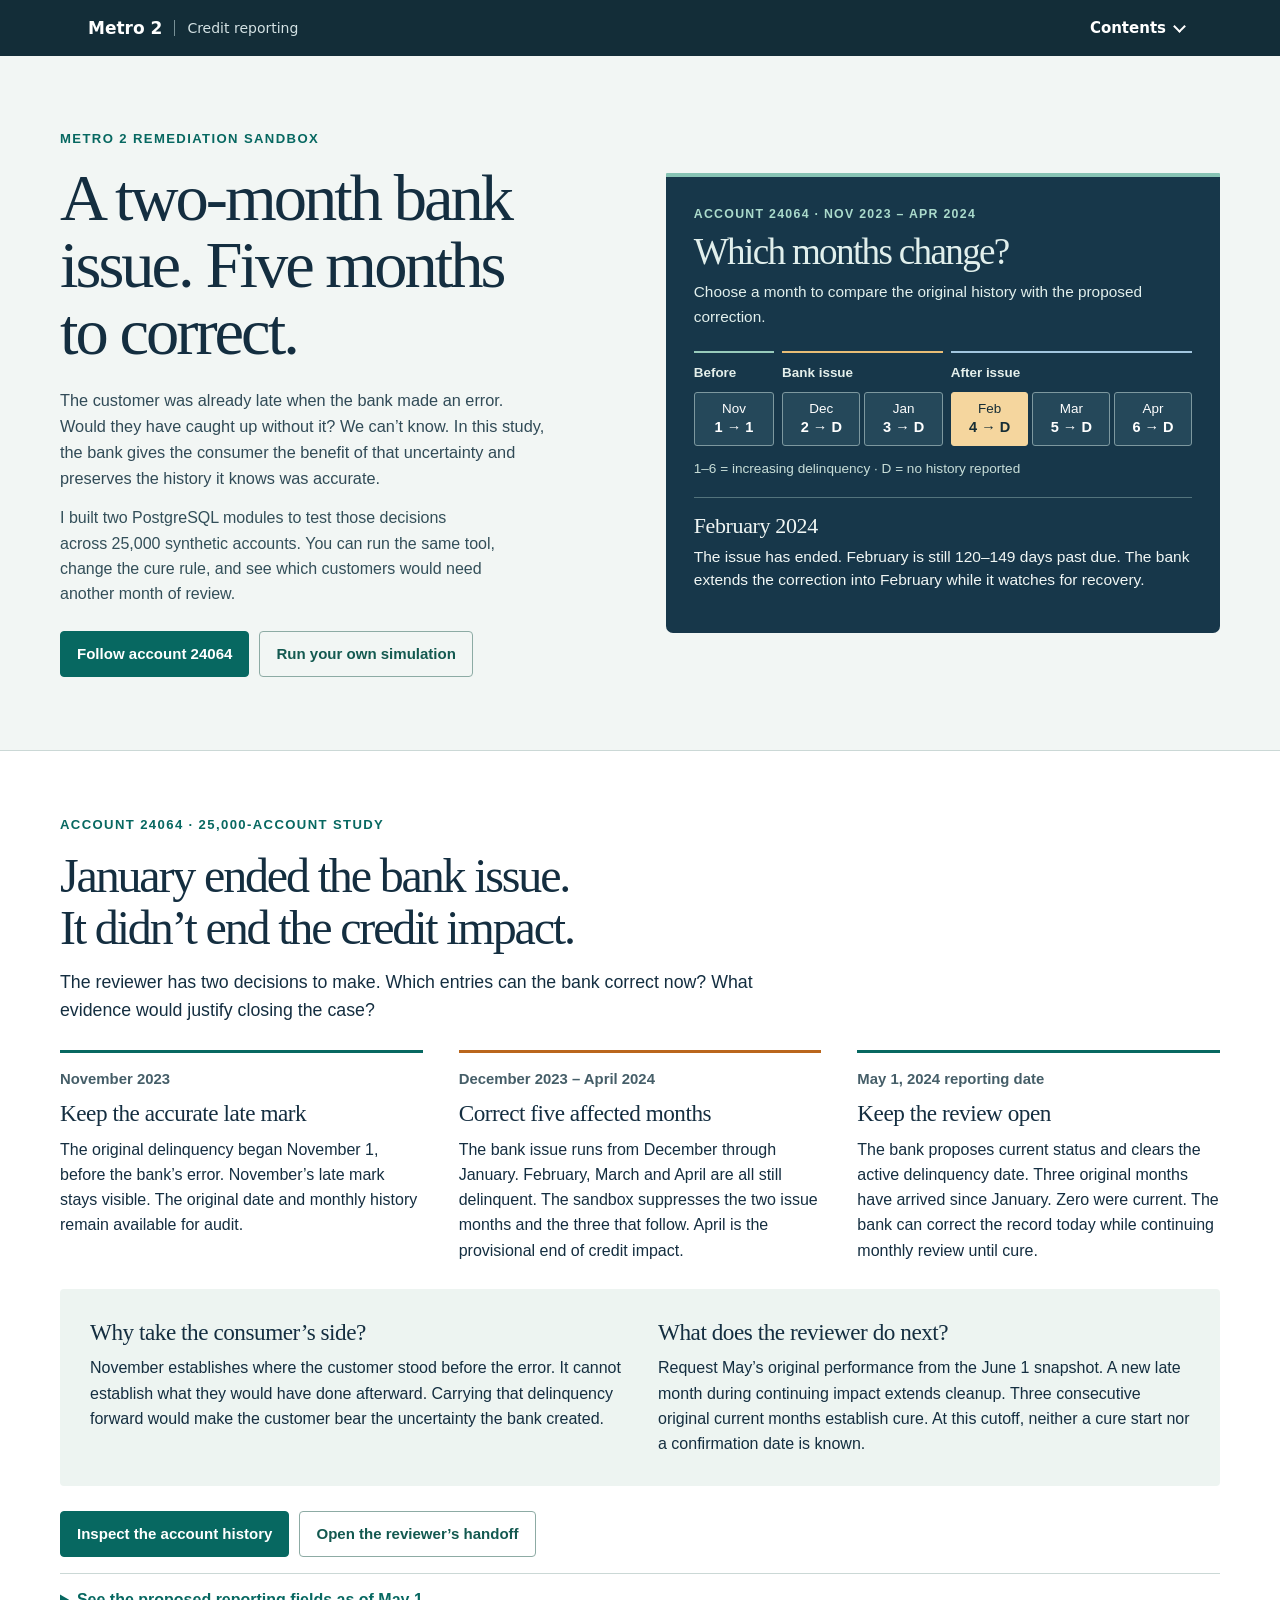
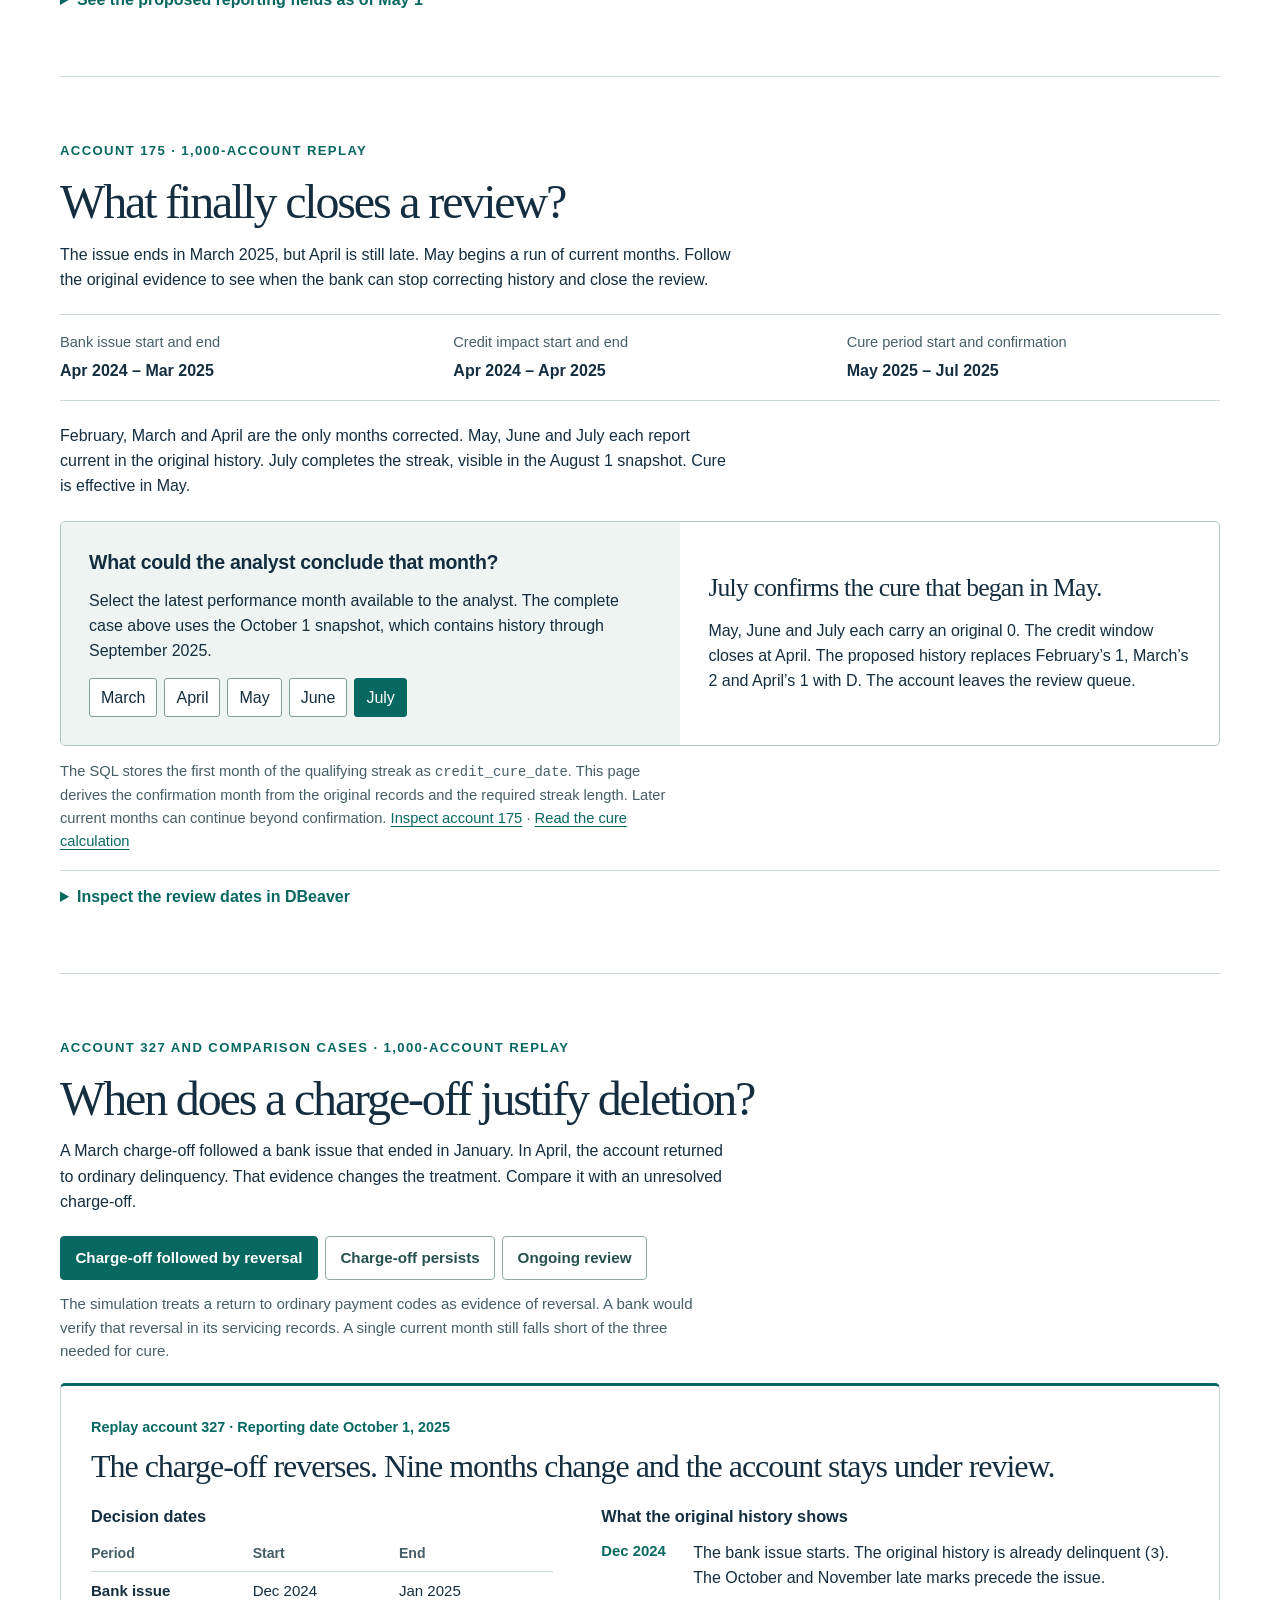
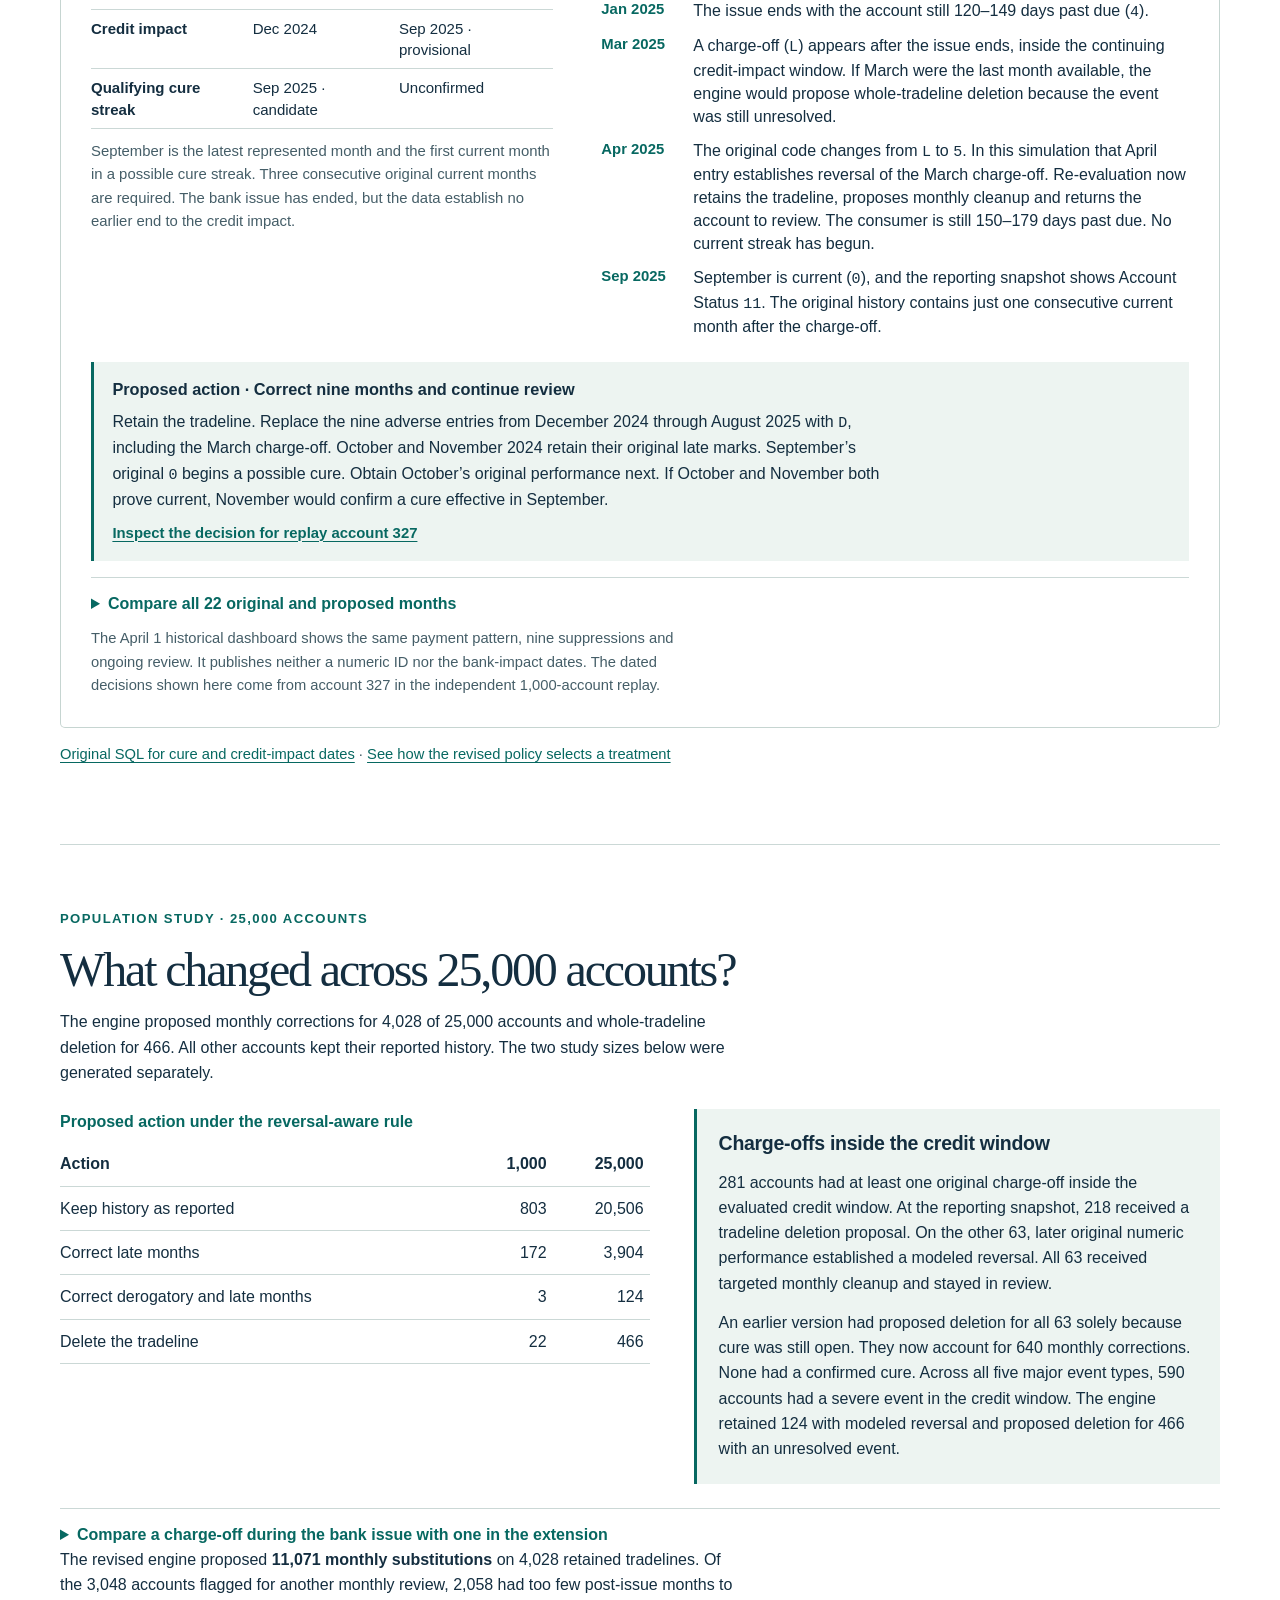
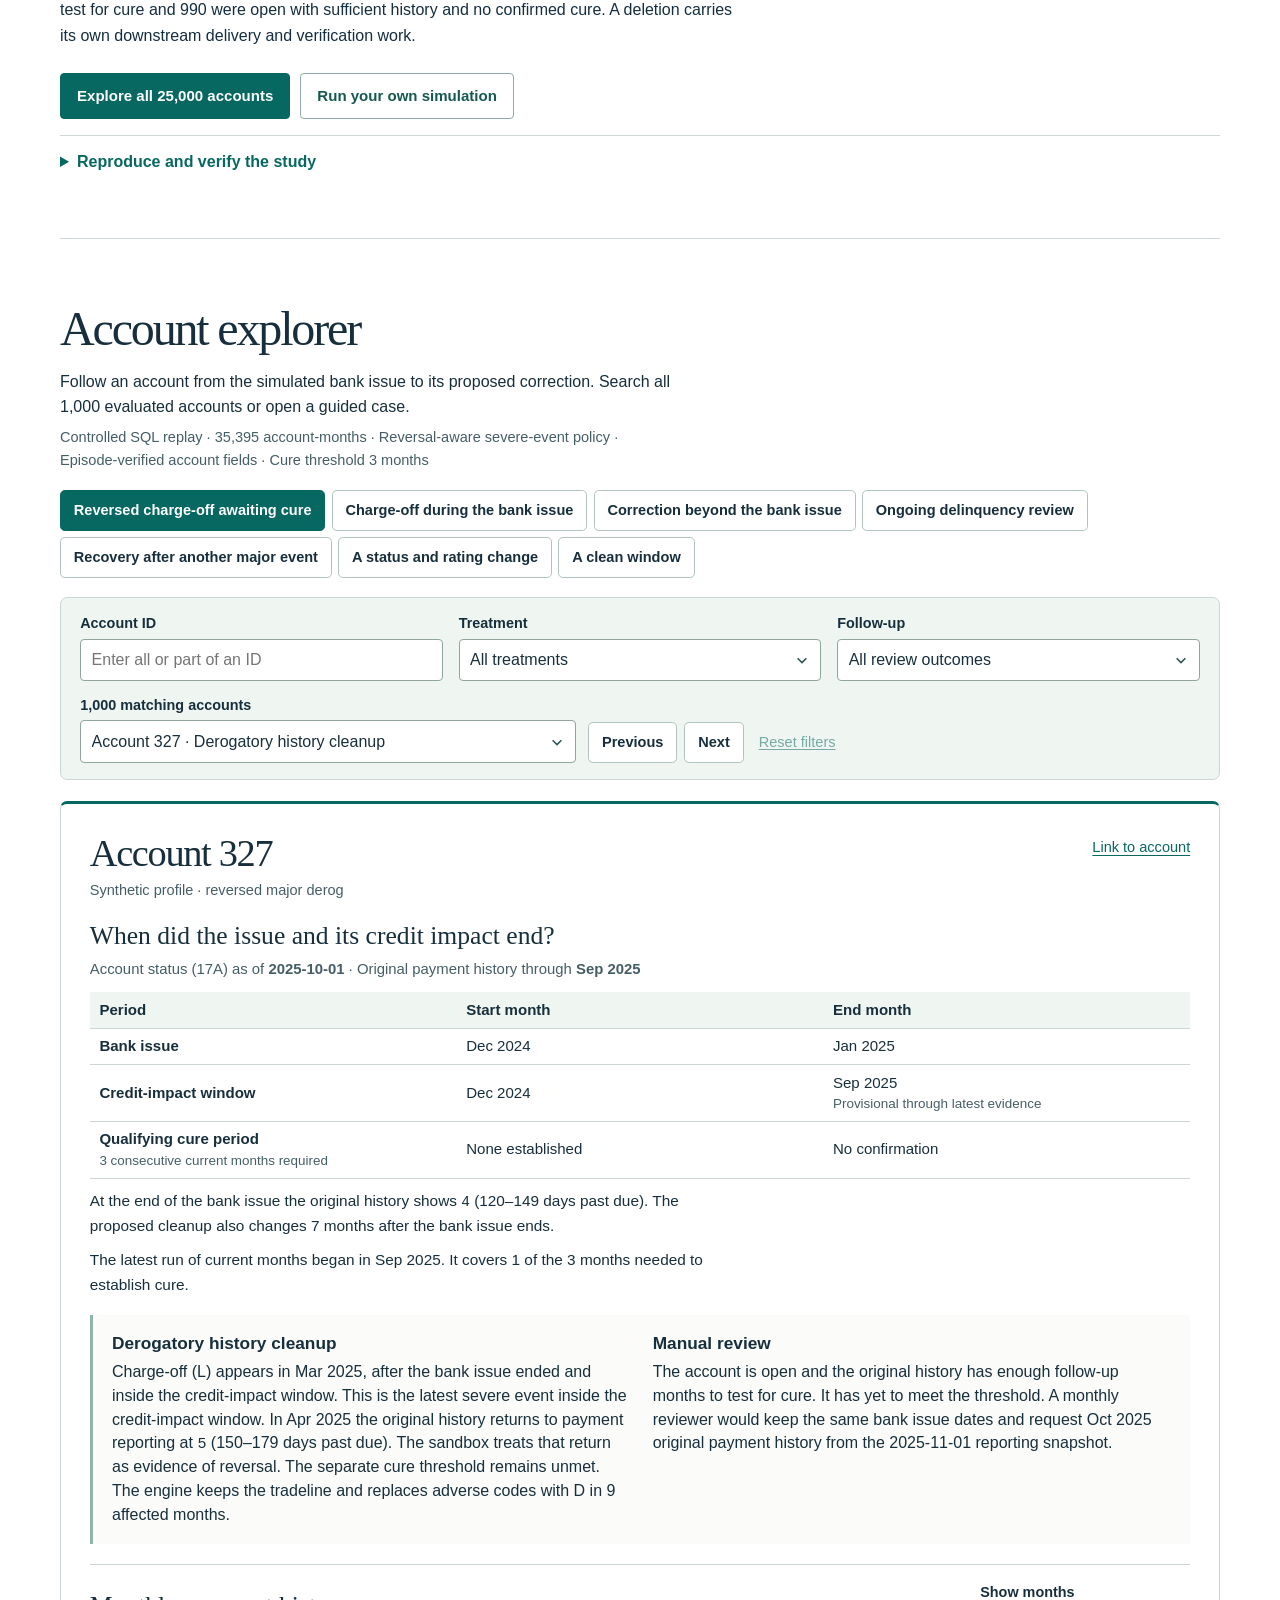
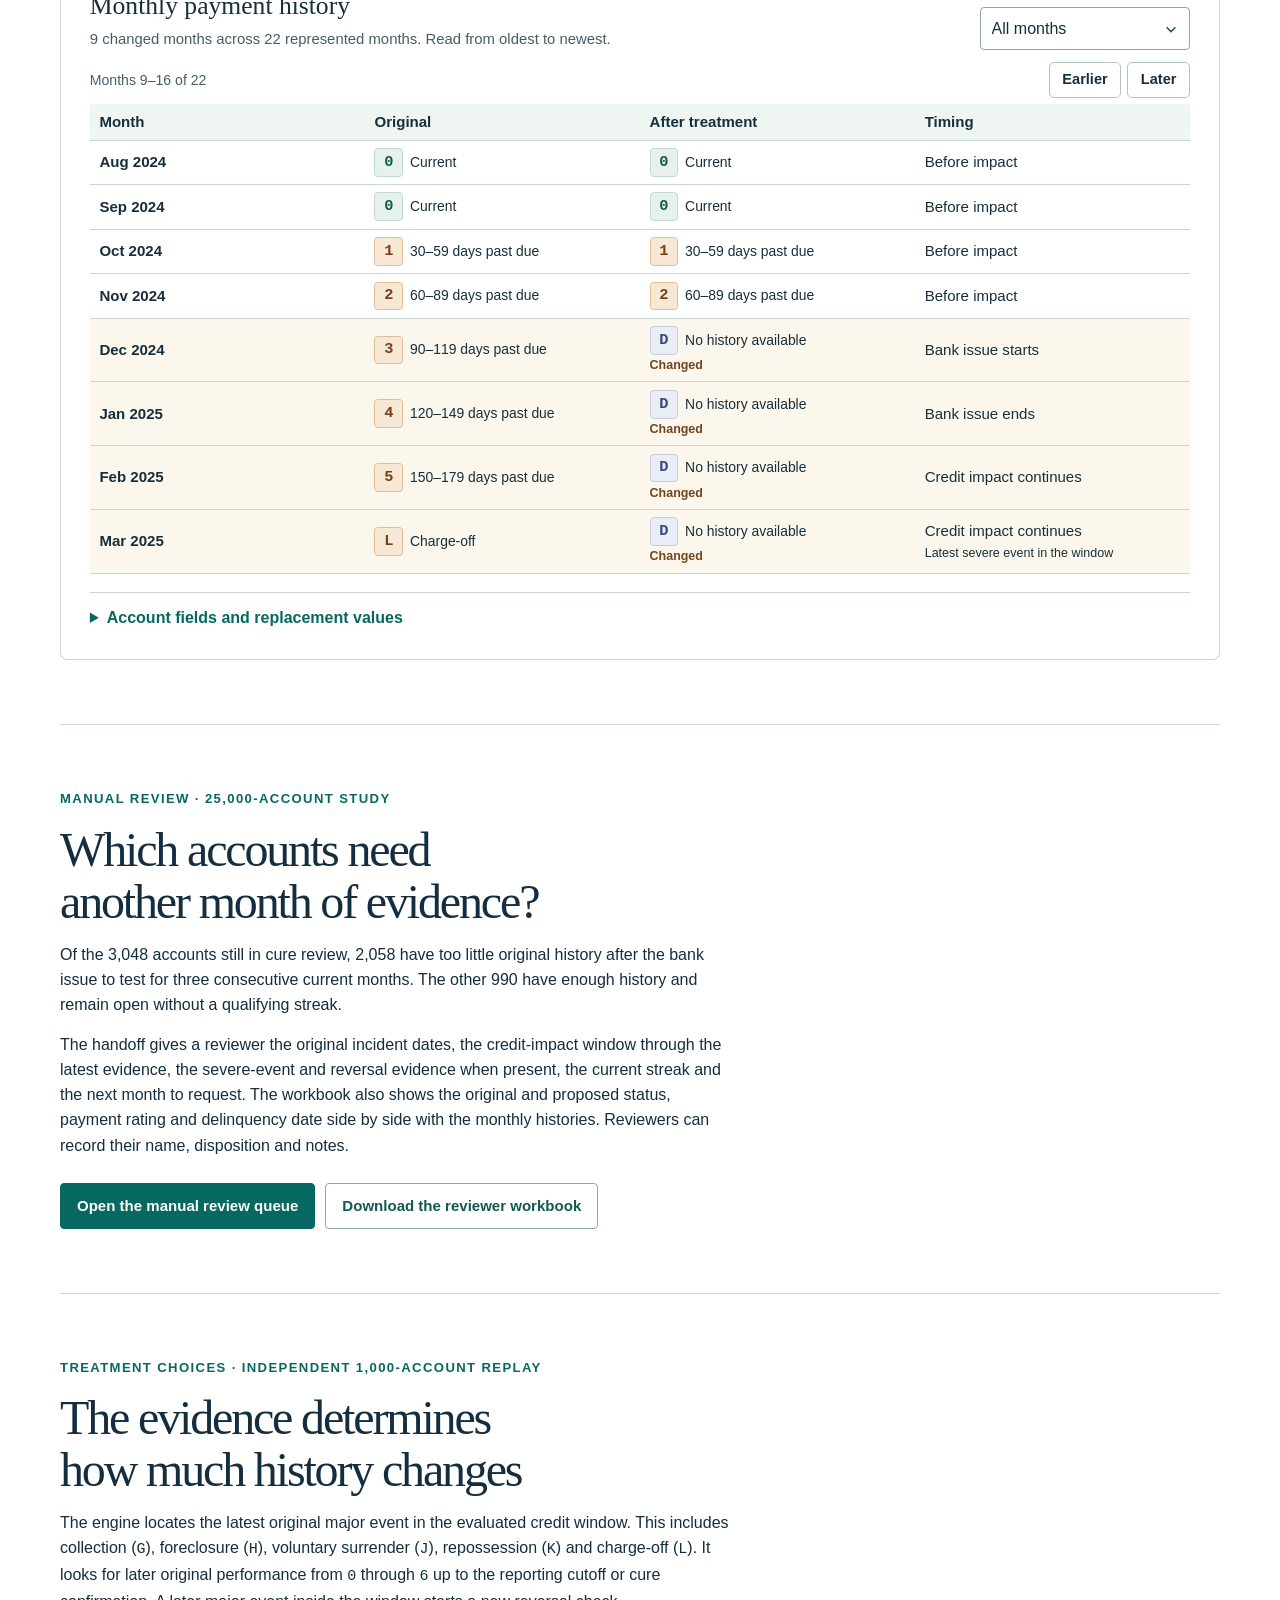
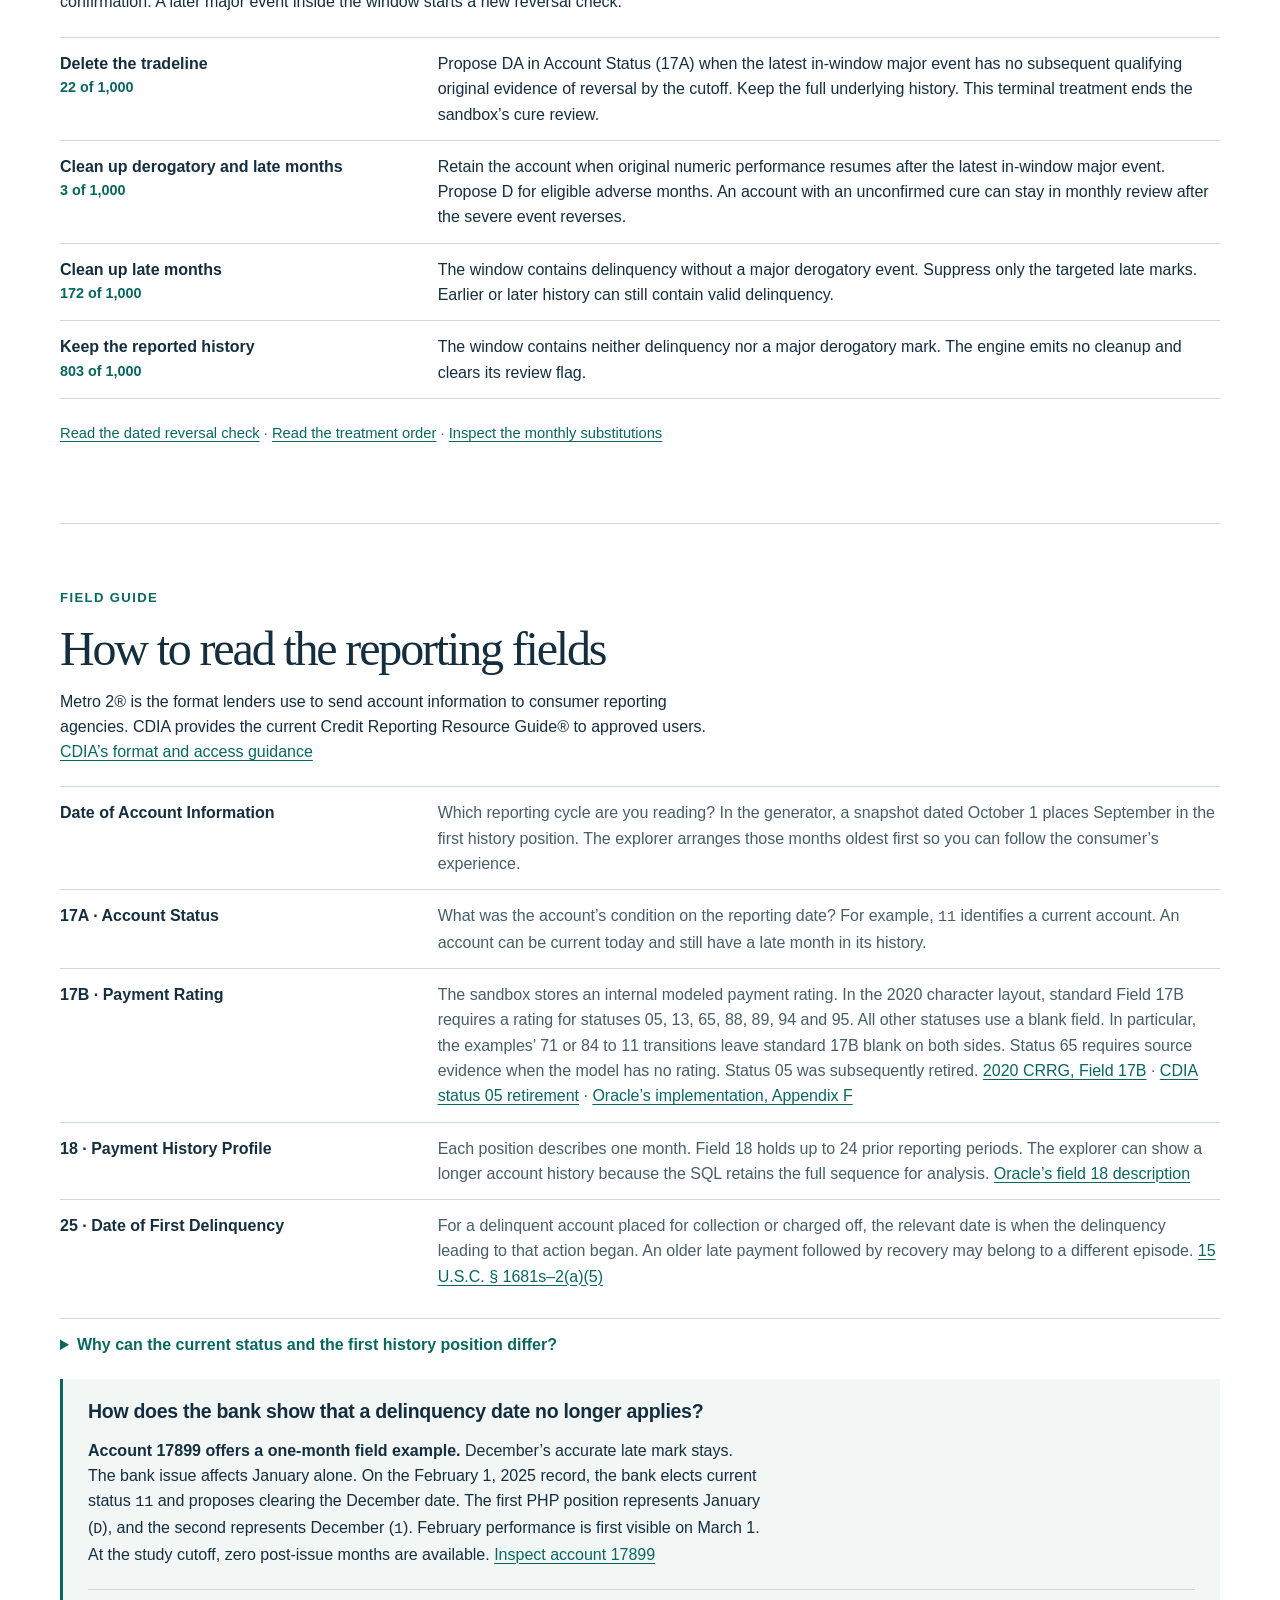
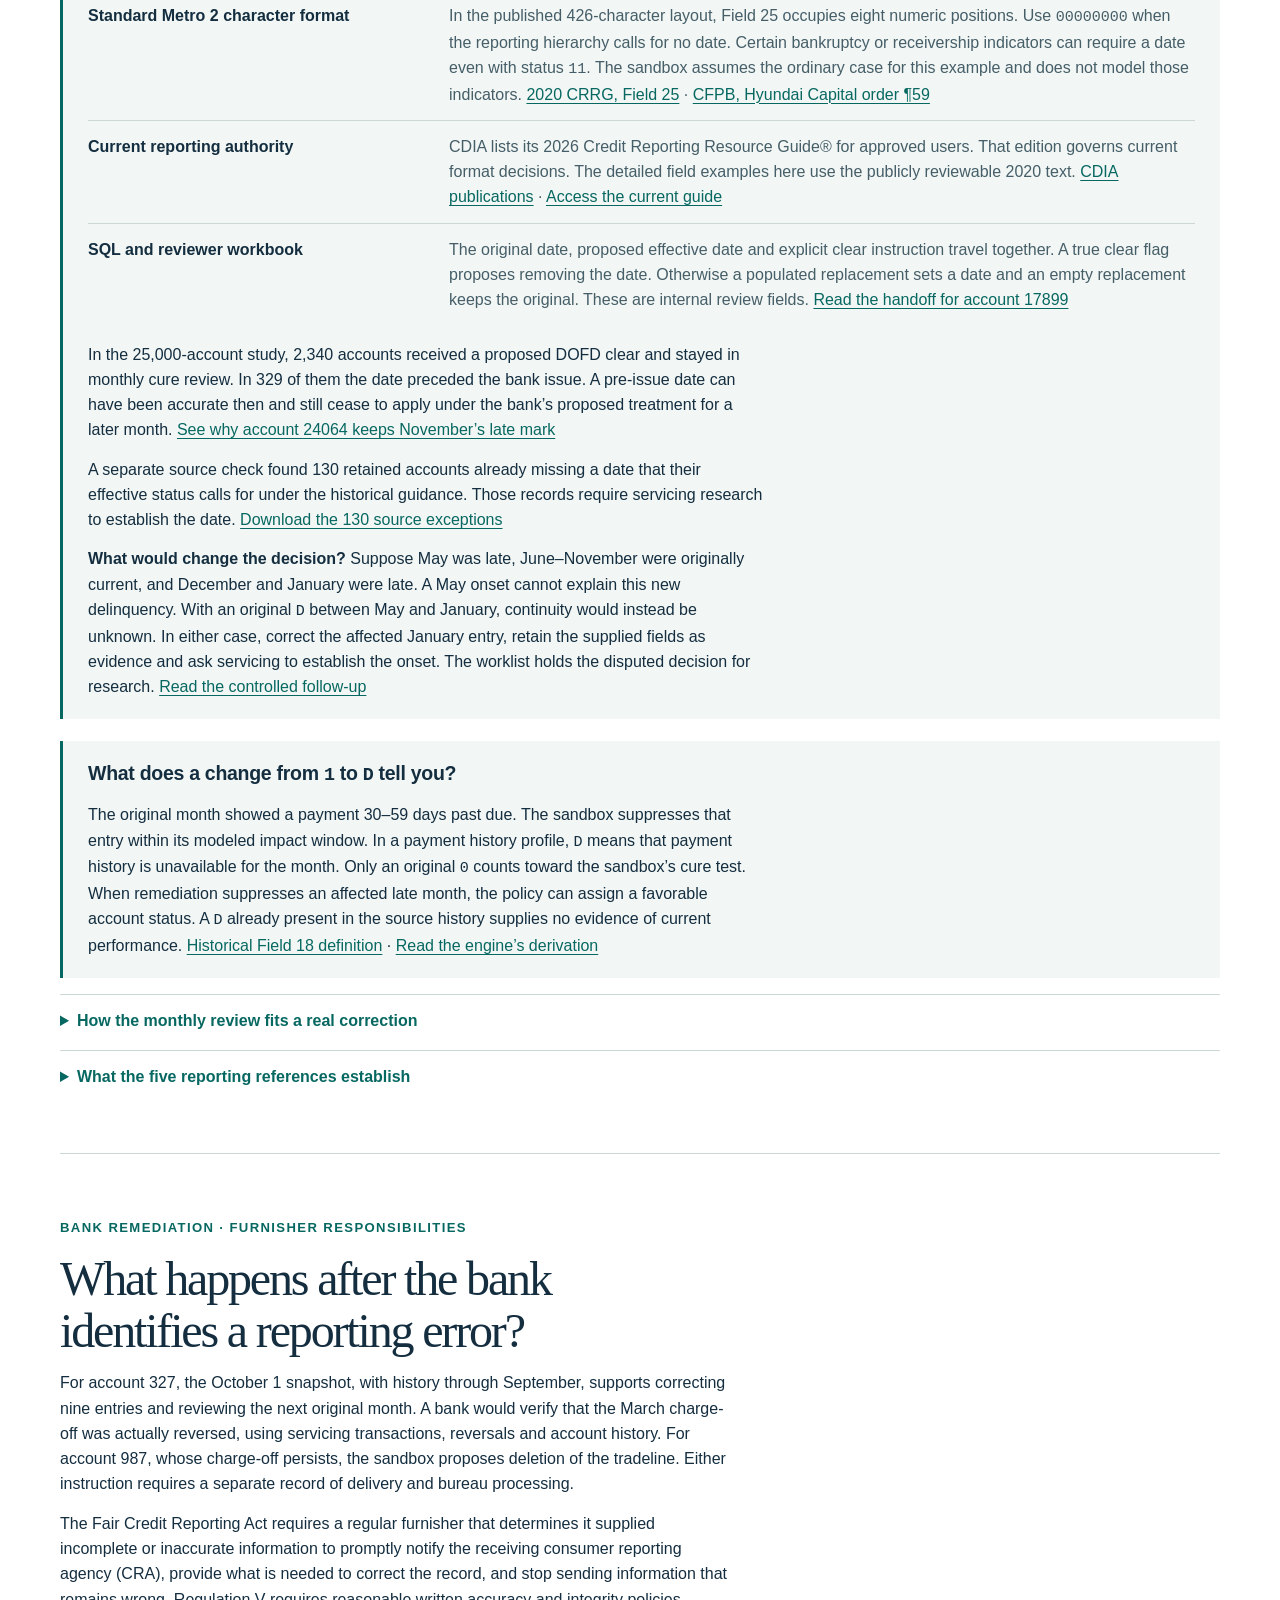
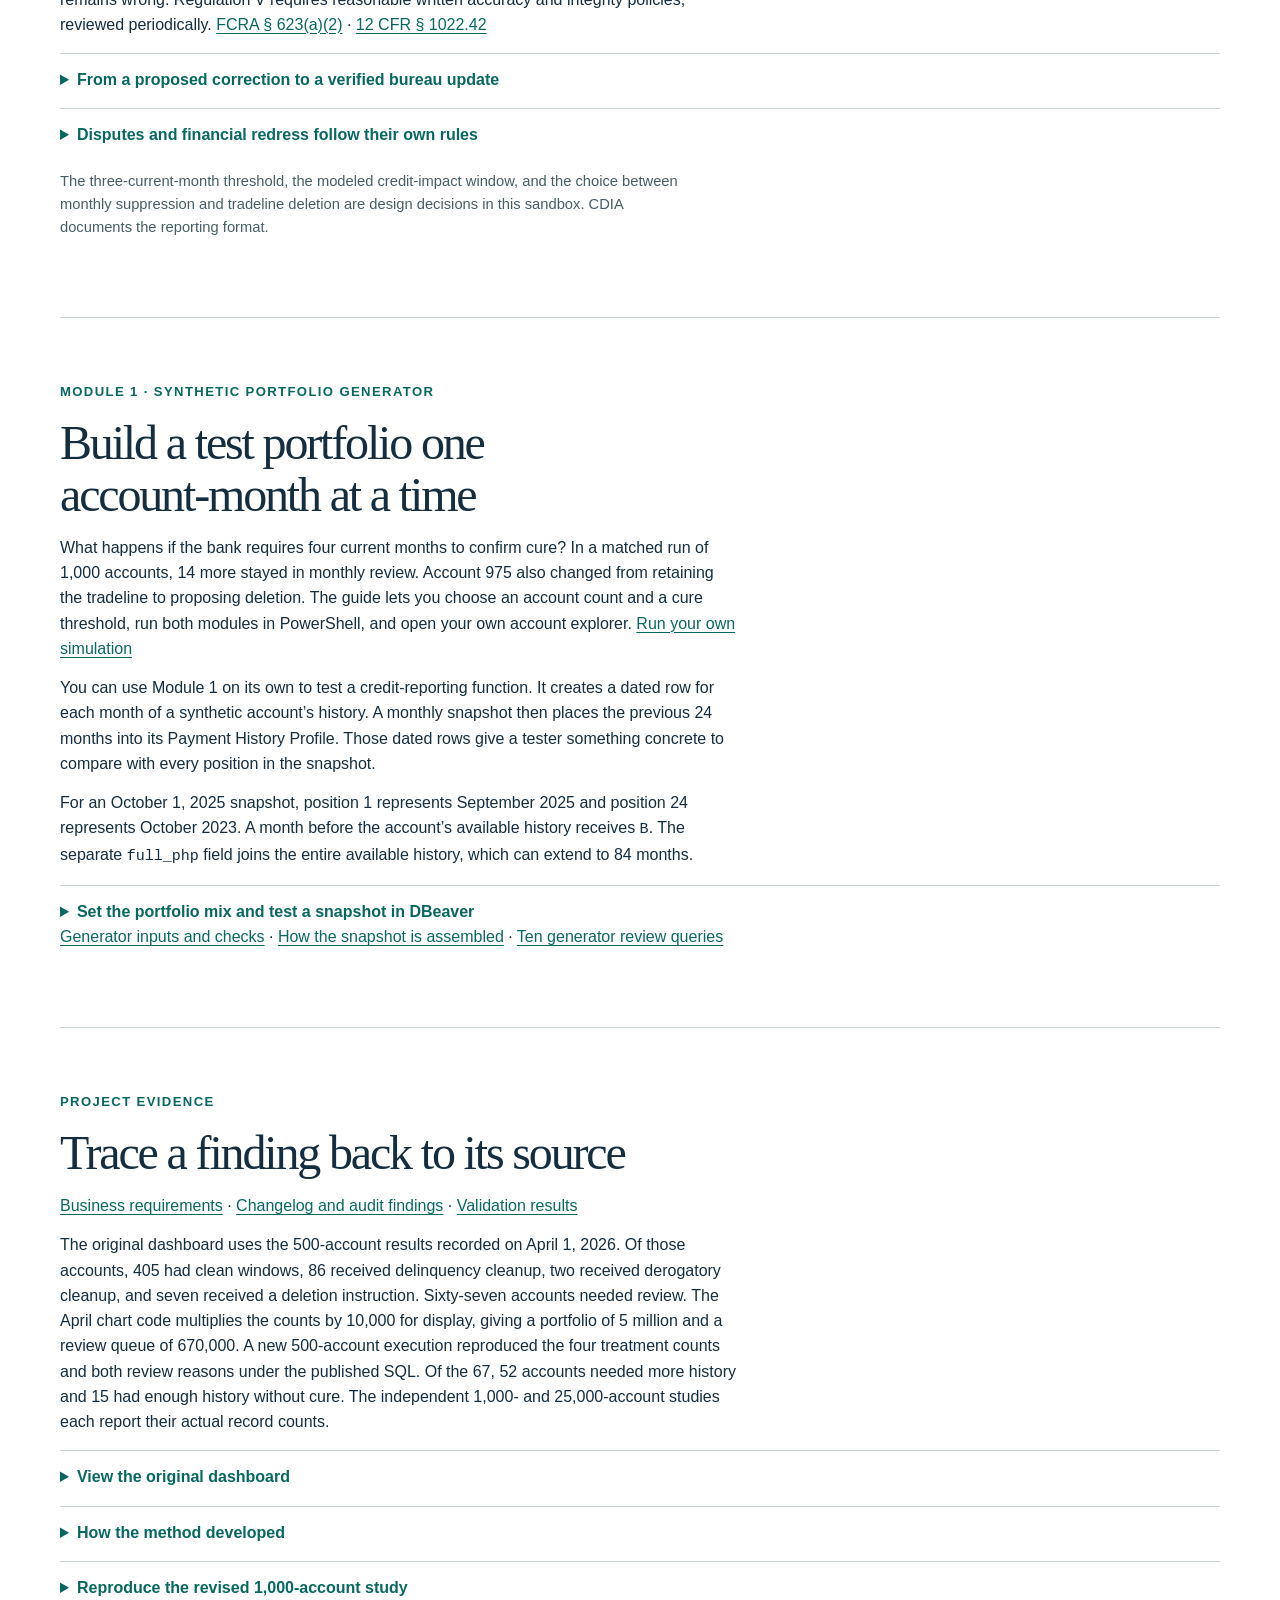
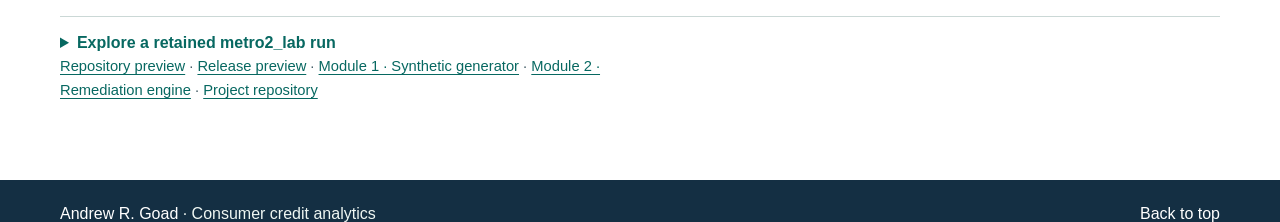
==== commit e5c8ac4c: "Align the study header and Contents navigation across the portfolio" ====
--- a/index.html
+++ b/index.html
@@ -4,8 +4,30 @@
 <title>Five months to correct · Metro 2 Remediation Sandbox</title>
 <link rel="stylesheet" href="history.css"><link rel="stylesheet" href="style.css"><link rel="stylesheet" href="explorer.css">
 </head><body id="top"><a class="skip" href="#consumer-decision">Skip to the case</a>
-<header class="topbar"><div class="wrap head-inner"><a class="brand" href="https://github.com/andrew-goad"><span class="monogram" aria-hidden="true">AG</span><span>Andrew R. Goad</span></a>
-<nav aria-label="Portfolio navigation"><a href="#consumer-decision">Case study</a><a href="#explorer">Account explorer</a><a href="manual-review/index.html">Manual review</a><a href="https://github.com/andrew-goad/metro2-remediation-sandbox">GitHub</a></nav></div></header>
+<header class="portfolio-bar">
+  <div class="portfolio-row">
+    <a class="portfolio-brand" href="#top">Metro 2 <span>Credit reporting</span></a>
+    <details class="portfolio-contents" id="portfolio-contents">
+      <summary>Contents</summary>
+      <nav aria-label="Study contents">
+        <a href="#consumer-decision">Opening case · Account 24064</a>
+        <a href="#cure">Confirmed cure</a>
+        <a href="#dashboard-case">Charge-off reversal</a>
+        <a href="#scale-study">Portfolio results</a>
+        <a href="#explorer">Account explorer</a>
+        <a href="#manual-handoff">Monthly review</a>
+        <a href="#treatments">Treatment choices</a>
+        <a href="#guidance">Reporting field guide</a>
+        <a href="#bank-remediation">Furnisher responsibilities</a>
+        <a href="#generator">Synthetic portfolio generator</a>
+        <a href="#evidence">Code and evidence</a>
+        <a class="portfolio-tool" href="run.html">Run your own simulation</a>
+        <a href="manual-review/index.html">Manual review queue</a>
+        <a href="https://github.com/andrew-goad/metro2-remediation-sandbox">GitHub repository</a>
+      </nav>
+    </details>
+  </div>
+</header>
 <main><aside class="loaded-cohort" id="retained-route" hidden><div class="wrap">
 <strong id="ex-cohort"></strong><p>The Account explorer on this page reads your exported data. The featured cases and the 25,000-account queue use published study data.</p>
 <a href="#explorer">Explore the loaded accounts</a> · <a href="scale/index.html">Open the separate 25,000-account example</a>
@@ -18,7 +40,6 @@
 <div class="trace-grid"><div class="trace-group"><span class="trace-phase">Before</span><div class="trace-buttons"><button type="button" aria-controls="lead-month-detail" aria-pressed="false" aria-label="November 2023, 1 to 1" data-date="November 2023" data-why="November predates the bank issue. The customer was 30–59 days late. That accurate entry stays in the proposed history."><span>Nov</span><strong>1 → 1</strong></button></div></div><div class="trace-group"><span class="trace-phase">Bank issue</span><div class="trace-buttons"><button type="button" aria-controls="lead-month-detail" aria-pressed="false" aria-label="December 2023, 2 to D" data-date="December 2023" data-why="The issue begins. The original record shows 60–89 days past due. The bank proposes suppressing this affected month."><span>Dec</span><strong>2 → D</strong></button><button type="button" aria-controls="lead-month-detail" aria-pressed="false" aria-label="January 2024, 3 to D" data-date="January 2024" data-why="The issue ends while the original record shows 90–119 days past due. January is corrected. The case stays open for evidence after the issue."><span>Jan</span><strong>3 → D</strong></button></div></div><div class="trace-group"><span class="trace-phase">After issue</span><div class="trace-buttons"><button type="button" aria-controls="lead-month-detail" aria-pressed="true" aria-label="February 2024, 4 to D" data-date="February 2024" data-why="The issue has ended. February is still 120–149 days past due. The bank extends the correction into February while it watches for recovery."><span>Feb</span><strong>4 → D</strong></button><button type="button" aria-controls="lead-month-detail" aria-pressed="false" aria-label="March 2024, 5 to D" data-date="March 2024" data-why="March is 150–179 days past due. The credit impact continues, so the bank corrects March and checks the next original month."><span>Mar</span><strong>5 → D</strong></button><button type="button" aria-controls="lead-month-detail" aria-pressed="false" aria-label="April 2024, 6 to D" data-date="April 2024" data-why="April reaches 180 or more days past due. Three months have passed since the issue ended. All three were late. The next review needs May’s original performance."><span>Apr</span><strong>6 → D</strong></button></div></div></div>
 <p class="trace-key">1–6 = increasing delinquency · D = no history reported</p>
 <div class="trace-detail" id="lead-month-detail" aria-live="polite" aria-atomic="true"><h3>February 2024</h3><p>The issue has ended. February is still 120–149 days past due. The bank extends the correction into February while it watches for recovery.</p></div></figure></div></div>
-<nav class="contents" aria-label="In this study"><div class="wrap"><a href="#consumer-decision">The correction</a><a href="#cure">Confirmed cure</a><a href="#dashboard-case">Charge-off reversal</a><a href="#scale-study">Portfolio results</a><a href="#manual-handoff">Monthly review</a><a href="#guidance">Field guide</a><a href="run.html">Run a simulation</a><a href="#evidence">Code and evidence</a></div></nav>
 <div class="paper wrap">
 <section id="consumer-decision" class="lead-case" aria-labelledby="decision-title">
 <header><p class="eyebrow">Account 24064 · 25,000-account study</p>
@@ -268,5 +289,23 @@
 <p>On April 14 I added the two SQL modules to the repository. Module 1 builds original month-by-month performance so a changed reporting code can never become evidence that a customer paid on time. Module 2’s version notes document a correction to the deletion rule. A later numeric performance code can show recovery from a major derogatory event even while the customer is still delinquent. The program’s final QA query specifically exercises that outcome.</p>
 <p>The remaining commits added and organized the dashboard and revised the README. Both SQL modules have retained their original published contents across the eight commits through the May 29 revision. <a href="https://github.com/andrew-goad/metro2-remediation-sandbox/commits/main/">Repository history</a> · <a href="https://github.com/andrew-goad/metro2-remediation-sandbox/blob/1201adcc0b3a74a0f81e8f456a9e3d901f0aaca7/src/module_02_metro2_remediation_engine.sql#L71-L118">Version notes</a> · <a href="https://github.com/andrew-goad/metro2-remediation-sandbox/blob/1201adcc0b3a74a0f81e8f456a9e3d901f0aaca7/src/module_02_metro2_remediation_engine.sql#L1697-L1715">Module 2 recovery check</a></p><p>The corrected November policy applies the same reversal test to every major event, including charge-off. It records the dates of the latest in-window severe event and the first subsequent original numeric mark. The dated source history shows their codes. The intervening rule requiring confirmed cure for charge-offs is documented in the comparison. <a href="review.html">Read the code changelog and audit</a></p></details><details><summary>Reproduce the revised 1,000-account study</summary><p>Use the included PowerShell launcher with <code>-AccountCount 1000</code>. The revised engine produced 1,000 decisions covering 35,395 original account-months. It proposed 461 monthly substitutions across 175 accounts, 22 whole-tradeline deletions, and 133 ongoing cure reviews. <a href="downloads/Metro2_PowerShell_Study.zip">Download the current SQL and launcher</a></p></details><details><summary>Explore a retained metro2_lab run</summary><p>Use the read-only DBeaver query to export every account with a final remediation result, its original history, and its proposed treatment. The export records the Module 1 blueprint count separately. The Windows instructions also show how to produce the same file directly with PostgreSQL. <a href="downloads/Metro2_DBeaver_Export.zip" download>Download the query, builder and instructions</a>.</p></details><p class="source"><a href="repository.html">Repository preview</a> · <a href="release.html">Release preview</a> · <a href="code/generator.html">Module 1 · Synthetic generator</a> · <a href="code/engine.html">Module 2 · Remediation engine</a> · <a href="https://github.com/andrew-goad/metro2-remediation-sandbox">Project repository</a></p></section>
 
-</div></main><footer class="end"><div class="wrap"><span>Andrew R. Goad · Consumer credit analytics</span><a href="#top">Back to top</a></div></footer>
+</div></main><footer class="end"><div class="wrap"><span><a href="https://github.com/andrew-goad">Andrew R. Goad</a> · Consumer credit analytics</span><a href="#top">Back to top</a></div></footer>
+<script>
+(() => {
+  const contents = document.getElementById('portfolio-contents');
+  const trigger = contents.querySelector('summary');
+
+  document.addEventListener('click', (event) => {
+    if (contents.open && (!contents.contains(event.target) || event.target.closest('a[href]'))) {
+      contents.open = false;
+    }
+  });
+  document.addEventListener('keydown', (event) => {
+    if (event.key === 'Escape' && contents.open) {
+      contents.open = false;
+      trigger.focus();
+    }
+  });
+})();
+</script>
 <script src="lead-case.js"></script><script src="history.js"></script><script src="data.js"></script><script src="cure.js"></script><script src="field25.js"></script><script src="explorer.js"></script></body></html>
--- a/style.css
+++ b/style.css
@@ -37,7 +37,7 @@
 .monogram { align-items: center; justify-content: center; display: inline-flex; width: 33px; height: 33px; background: var(--dark); color: #fff; font: normal 1.05rem var(--serif); letter-spacing: -.11em; padding-right: 2px }
 .topbar nav { gap: 25px }
 .topbar nav a { font-weight: 600; font-size: .90rem; color: var(--ink); text-decoration: none }
-.topbar nav a:hover, .contents a:hover { text-decoration: underline }
+.topbar nav a:hover { text-decoration: underline }
 .mast { background: #f2f6f4; border-bottom: 1px solid var(--line) }
 .hero { display: grid; grid-template-columns: 1.32fr 1fr; align-items: center; gap: clamp(35px,5vw,80px); padding-block: clamp(38px,5.7vw,84px) }
 .eyebrow, .plot-kicker { color: var(--teal); font-size: .82rem; text-transform: uppercase; letter-spacing: .105em; font-weight: 700; margin-bottom: 14px }
@@ -62,9 +62,6 @@
 .finding { border-top: 1px solid #4e6c79; padding-top: 15px; margin: 20px 0 0; font-size: .93rem; color: #e4eeeb }
 .finding strong { color: #fee2ac }
 .outcome-link { display: inline-block; color: #cbe8e1 }
-.contents { background: white; border-bottom: 1px solid var(--line) }
-.contents>.wrap { display: flex; flex-wrap: wrap; gap: 8px 24px; align-items: center; padding-block: 15px }
-.contents a { color: #344f59; font-size: .91rem; font-weight: 600; text-decoration: none }
 .paper>section { padding: clamp(42px, 5vw, 72px) 0; border-bottom: 1px solid var(--line); min-width: 0 }
 .paper>section:last-child { border: 0 }
 .source, .mx-citation, figcaption, .compact-caption { font-size: .92rem; color: var(--muted) }
@@ -115,13 +112,12 @@
   .monogram { height: 28px; width: 28px }
   h1 { max-width: 15ch }
   .outcomes { padding: 21px }
-  .contents>.wrap { gap: 6px 15px }
   .methodbox { grid-template-columns: 1fr }
   .routes li, .field-guide>div { grid-template-columns: 1fr; gap: 5px }
   .queue, .guide-note { padding: 16px }
 }
 @media print {
-  .topbar nav, .skip, .contents, .actions, .end { display: none }
+  .topbar nav, .skip, .actions, .end { display: none }
   .hero { display: block }
   .outcomes { border: 1px solid gray; margin-top: 15px }
   .outcomes, .outcomes * { color: black !important }
@@ -203,3 +199,107 @@
 @media (min-width:681px) and (max-width:960px){.hero{grid-template-columns:.9fr 1.1fr}.trace-grid{gap:5px}.trace-phase{font-size:.78rem}}
 @media (max-width:680px){.hero{grid-template-columns:1fr}.lead-trace{padding:18px}.hero h1{max-width:15ch}.trace-detail{min-height:auto}}
 @media (max-width:410px){.trace-grid{column-gap:4px}.trace-buttons{gap:2px}.trace-buttons strong{font-size:.79rem}.trace-phase{font-size:.76rem}.lead-trace{padding:15px}}
+
+/* Landing-page navigation shared visually with the CDS and MSBF studies. */
+.portfolio-bar {
+  position: sticky;
+  top: 0;
+  z-index: 10;
+  background: #132d38;
+  color: #fff;
+  font-family: system-ui, sans-serif;
+}
+.portfolio-row {
+  max-width: 1200px;
+  min-height: 56px;
+  padding-inline: clamp(16px, 4vw, 48px);
+  margin-inline: auto;
+  display: flex;
+  align-items: center;
+  justify-content: space-between;
+  gap: 12px;
+}
+.portfolio-brand {
+  display: inline-flex;
+  min-height: 44px;
+  align-items: center;
+  gap: 12px;
+  color: white;
+  text-decoration: none;
+  font-size: 17px;
+  font-weight: 700;
+  line-height: 1.2;
+  white-space: nowrap;
+}
+.portfolio-brand span {
+  border-left: 1px solid #779096;
+  padding-left: 12px;
+  color: #d4e2e4;
+  font-size: 14px;
+  font-weight: 500;
+}
+.portfolio-contents { position: relative; margin: 0; padding: 0; border: 0; }
+.portfolio-contents > summary, .portfolio-contents[open] > summary {
+  display: flex;
+  align-items: center;
+  gap: 9px;
+  min-height: 44px;
+  padding: 0 8px;
+  margin: 0;
+  border-radius: 6px;
+  color: white;
+  font-size: 15px;
+  font-weight: 650;
+  line-height: 1.2;
+  list-style: none;
+  cursor: pointer;
+}
+.portfolio-contents > summary::-webkit-details-marker { display: none; }
+.portfolio-contents > summary::after {
+  content: "";
+  width: 7px;
+  height: 7px;
+  border: solid currentColor;
+  border-width: 0 2px 2px 0;
+  transform: translateY(-2px) rotate(45deg);
+}
+.portfolio-contents[open] > summary::after { transform: translateY(2px) rotate(225deg); }
+.portfolio-contents > summary:hover, .portfolio-contents[open] > summary { background: #244451; }
+.portfolio-bar :focus-visible { outline: 2px solid #f1bf76; outline-offset: 2px; }
+.portfolio-contents nav {
+  position: absolute;
+  top: calc(100% + 6px);
+  right: 0;
+  width: min(320px, calc(100vw - 2 * clamp(16px, 4vw, 48px)));
+  max-height: calc(100vh - 72px);
+  max-height: calc(100dvh - 72px);
+  overflow-y: auto;
+  overscroll-behavior: contain;
+  padding: 4px;
+  border: 1px solid #c8d5d7;
+  border-radius: 8px;
+  background: #fff;
+  box-shadow: 0 8px 24px #132d382b;
+}
+.portfolio-contents nav a {
+  display: flex;
+  align-items: center;
+  min-height: 44px;
+  padding: 6px 12px;
+  border-radius: 4px;
+  color: #132d38;
+  font: 500 15px/1.35 system-ui, sans-serif;
+  text-decoration: none;
+}
+.portfolio-contents nav a:hover, .portfolio-contents nav a:focus-visible { background: #edf4f3; }
+.portfolio-contents nav a:focus-visible { outline-color: #136963; outline-offset: -2px; }
+.portfolio-contents nav .portfolio-tool { border-top: 1px solid #ccd9d9; border-radius: 0; }
+body:has(> .portfolio-bar) > .skip { z-index: 11; }
+html:has(.portfolio-bar) { scroll-padding-top: 68px; }
+@media print { .portfolio-bar { display: none; } }
+@media (max-width: 360px) {
+  .portfolio-row { gap: 6px; }
+  .portfolio-brand { gap: 6px; font-size: 16px; }
+  .portfolio-brand span { padding-left: 6px; font-size: 13px; }
+  .portfolio-contents > summary, .portfolio-contents[open] > summary { gap: 7px; padding-inline: 6px; }
+}
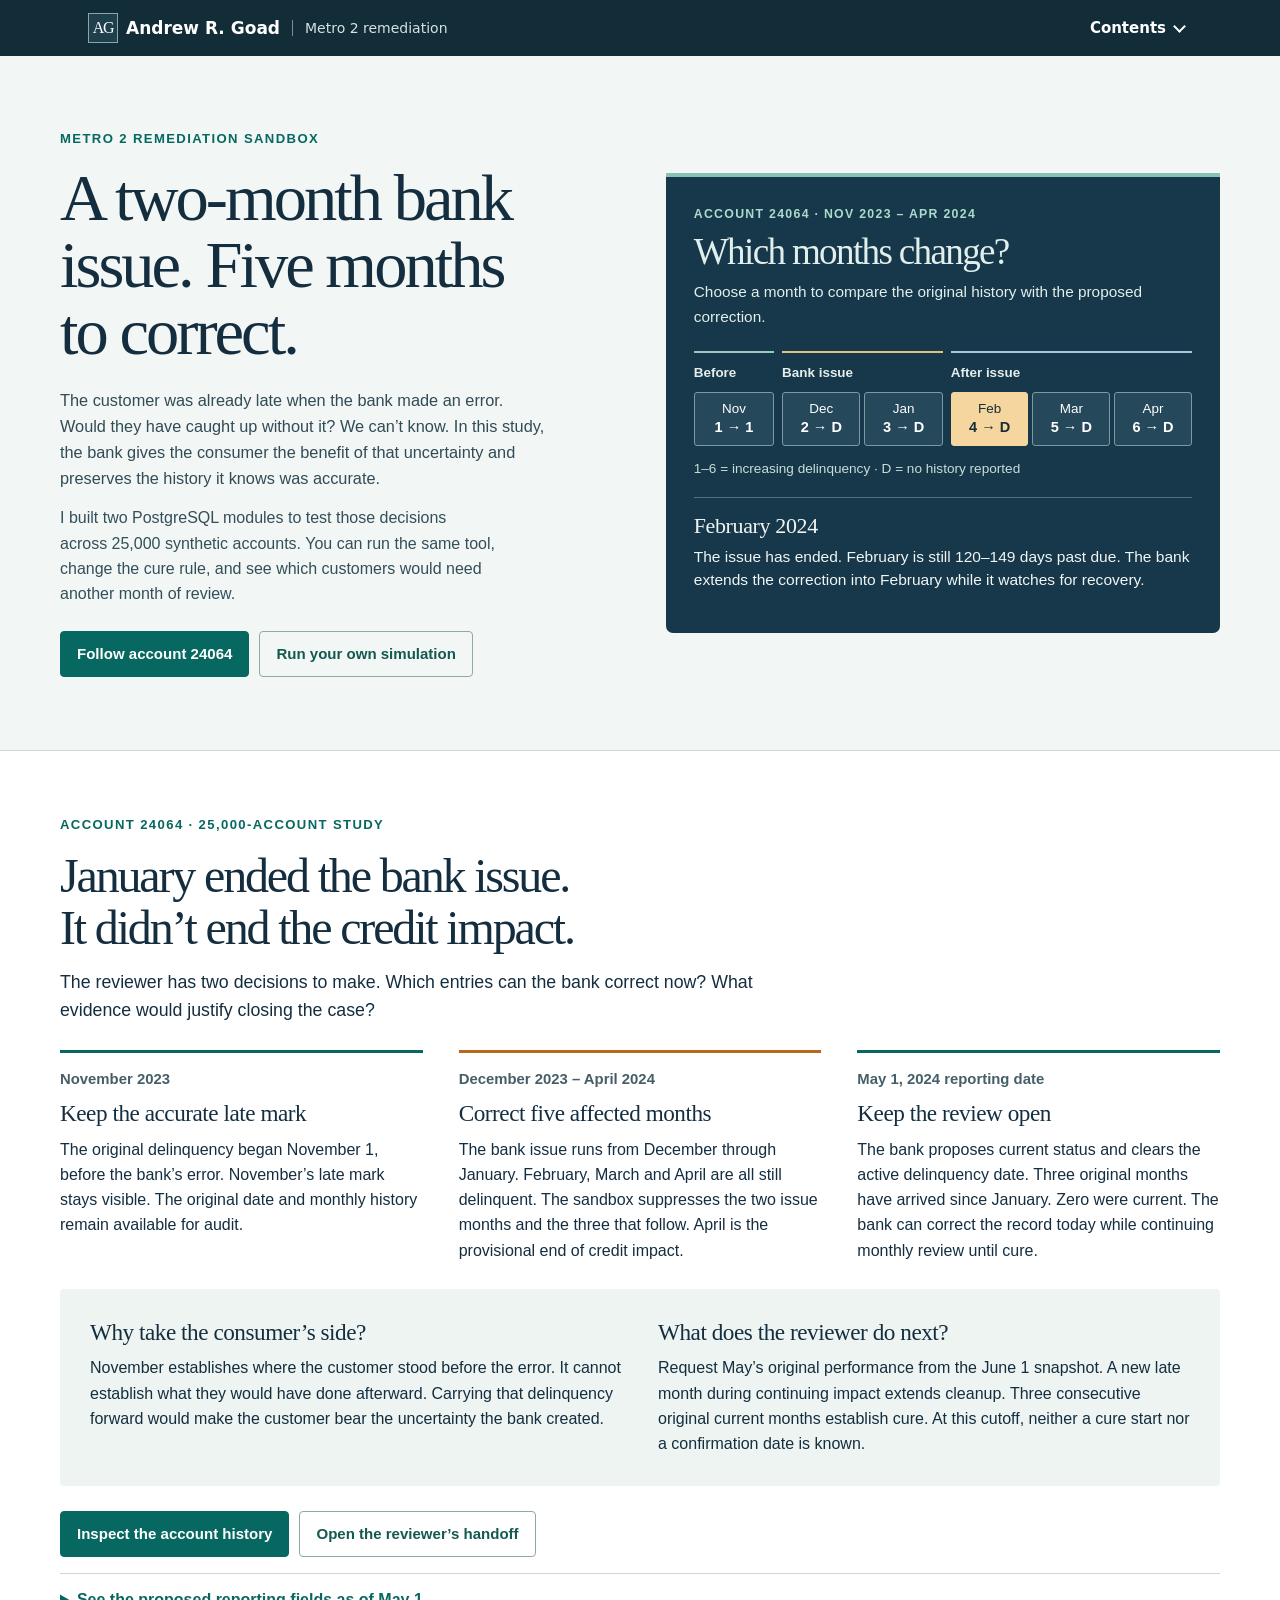
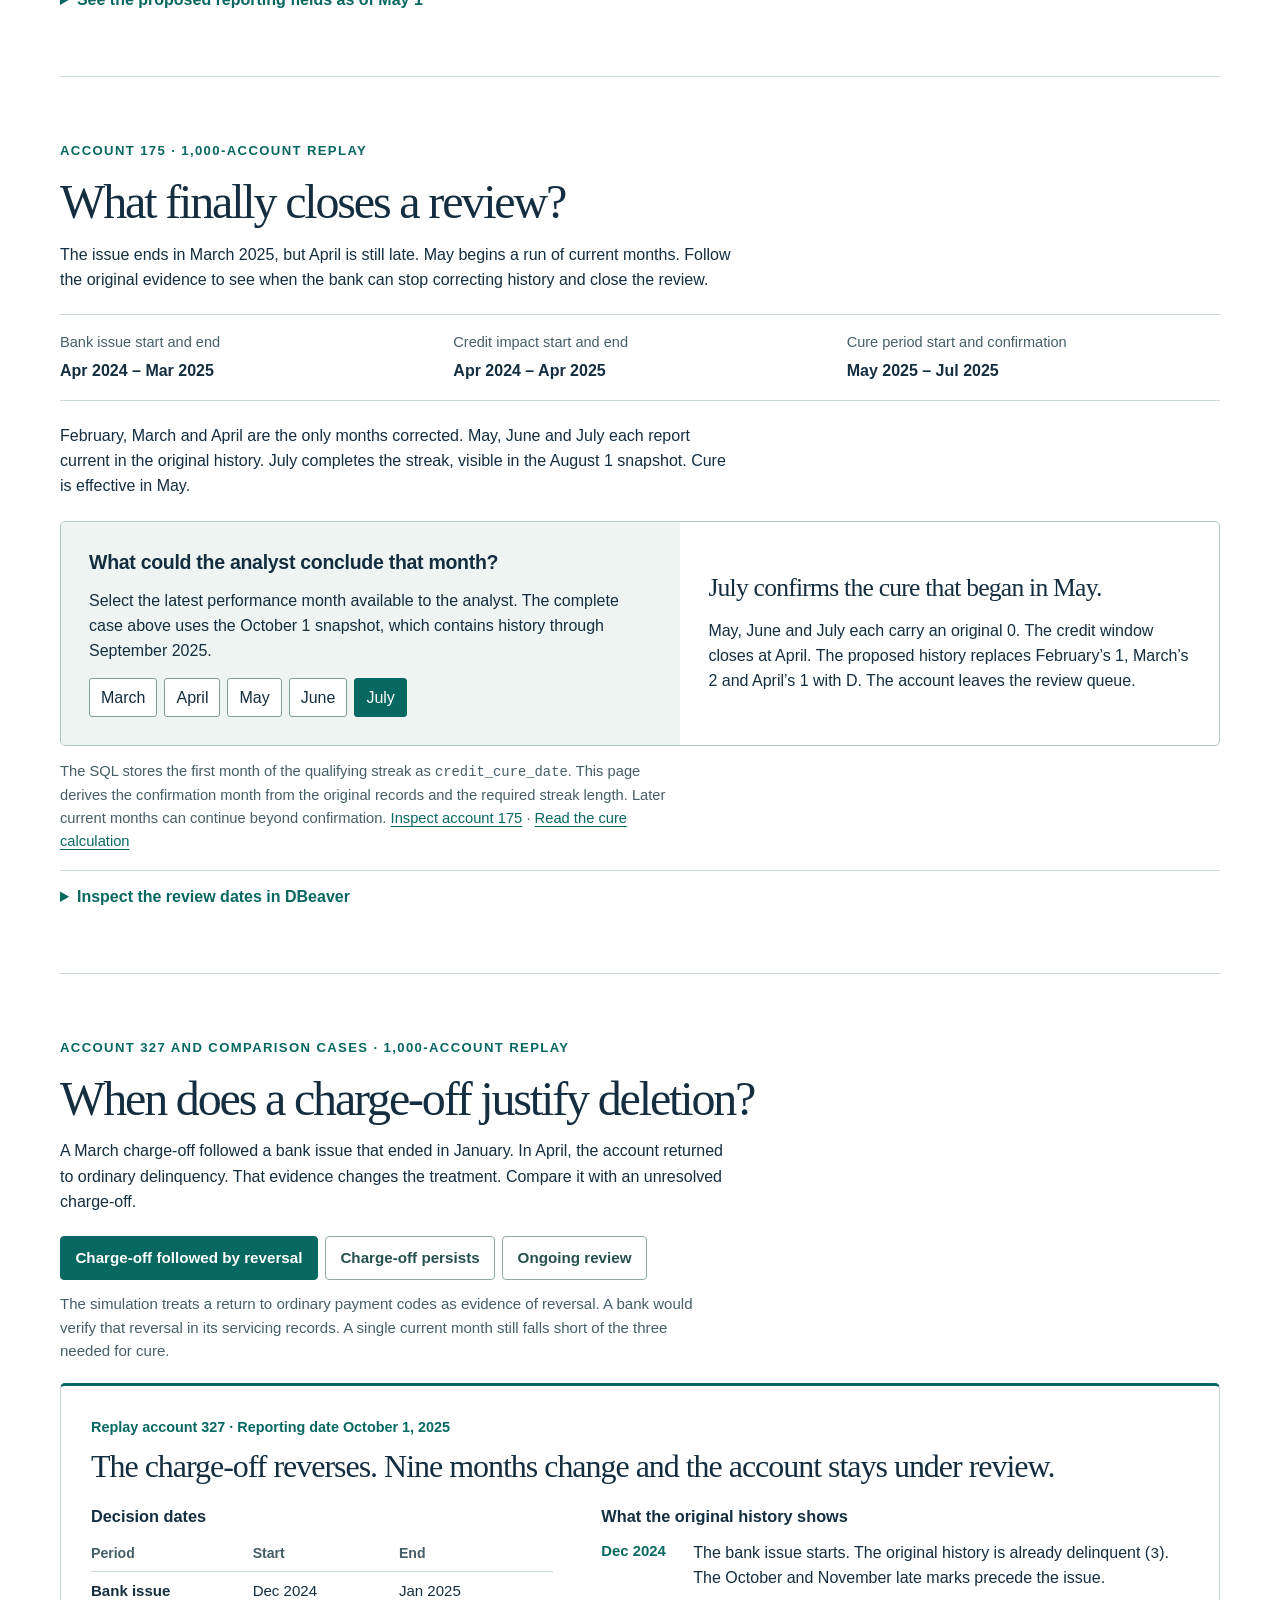
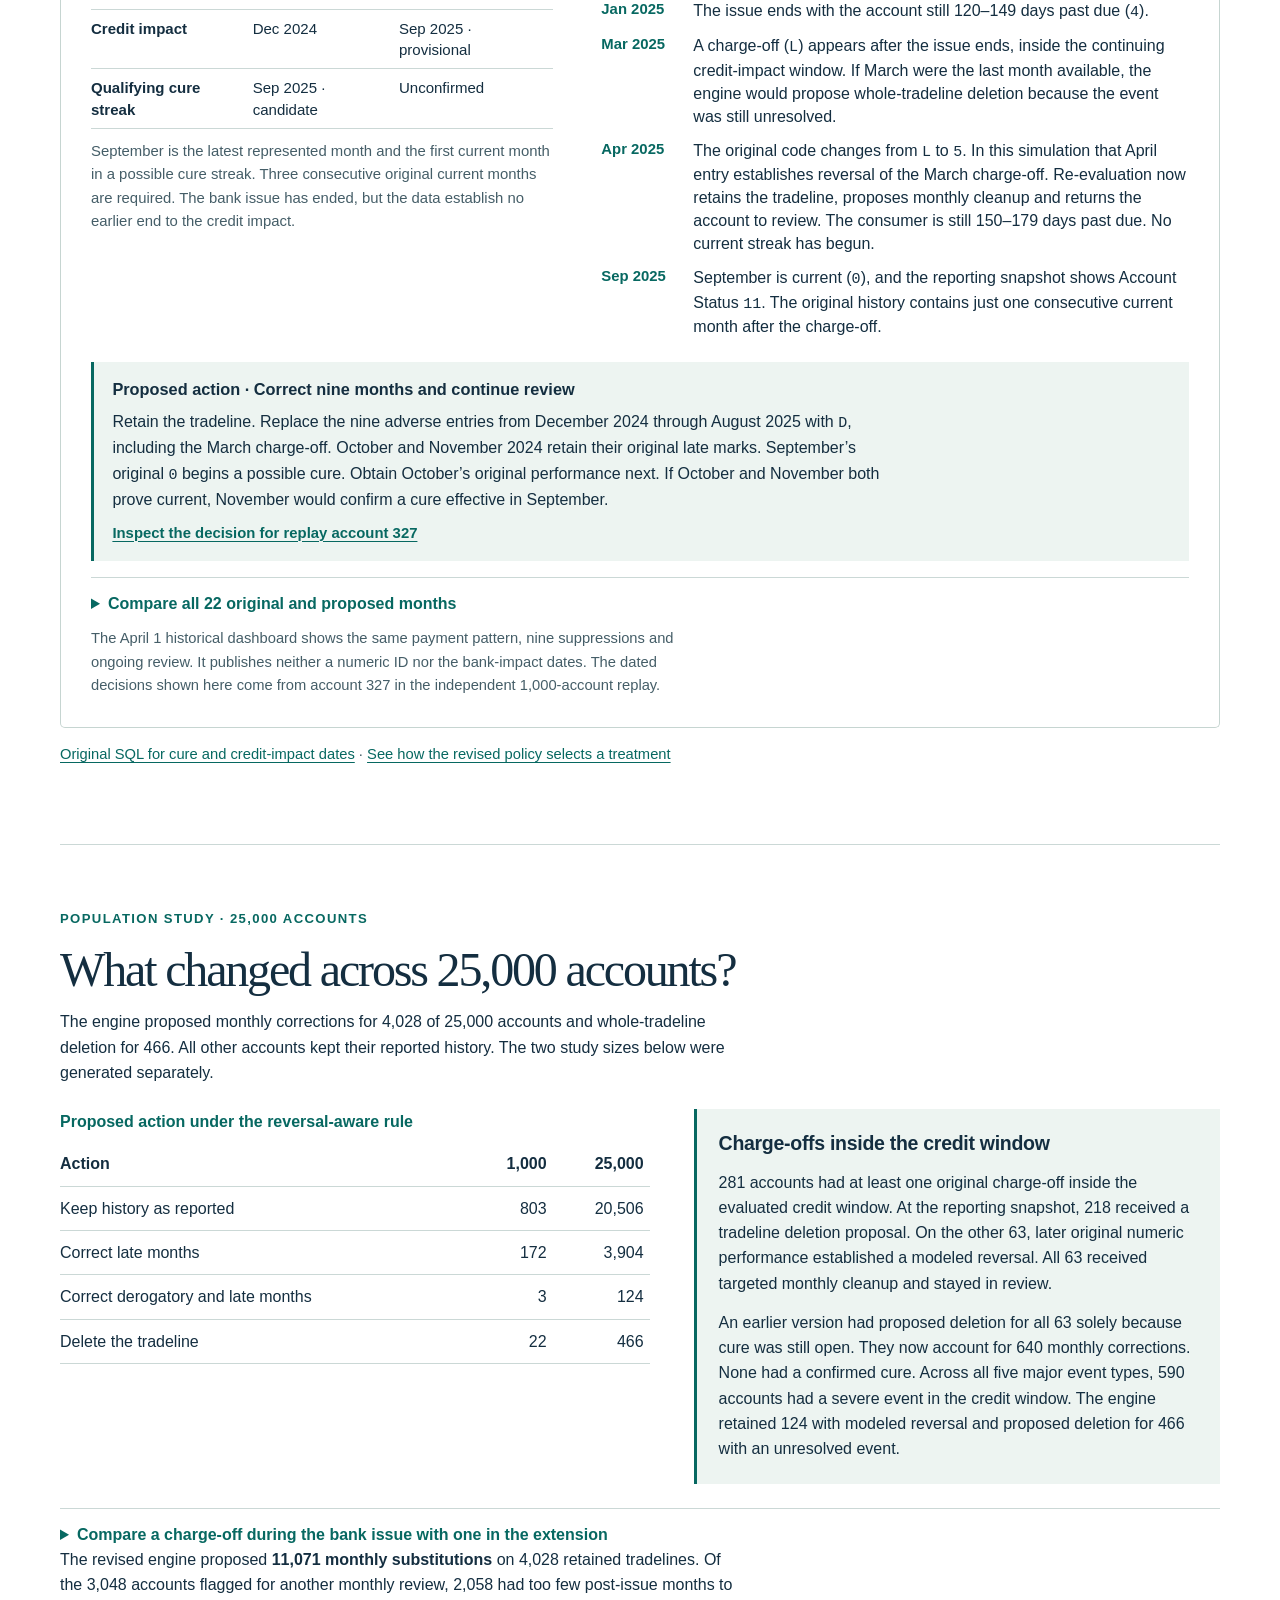
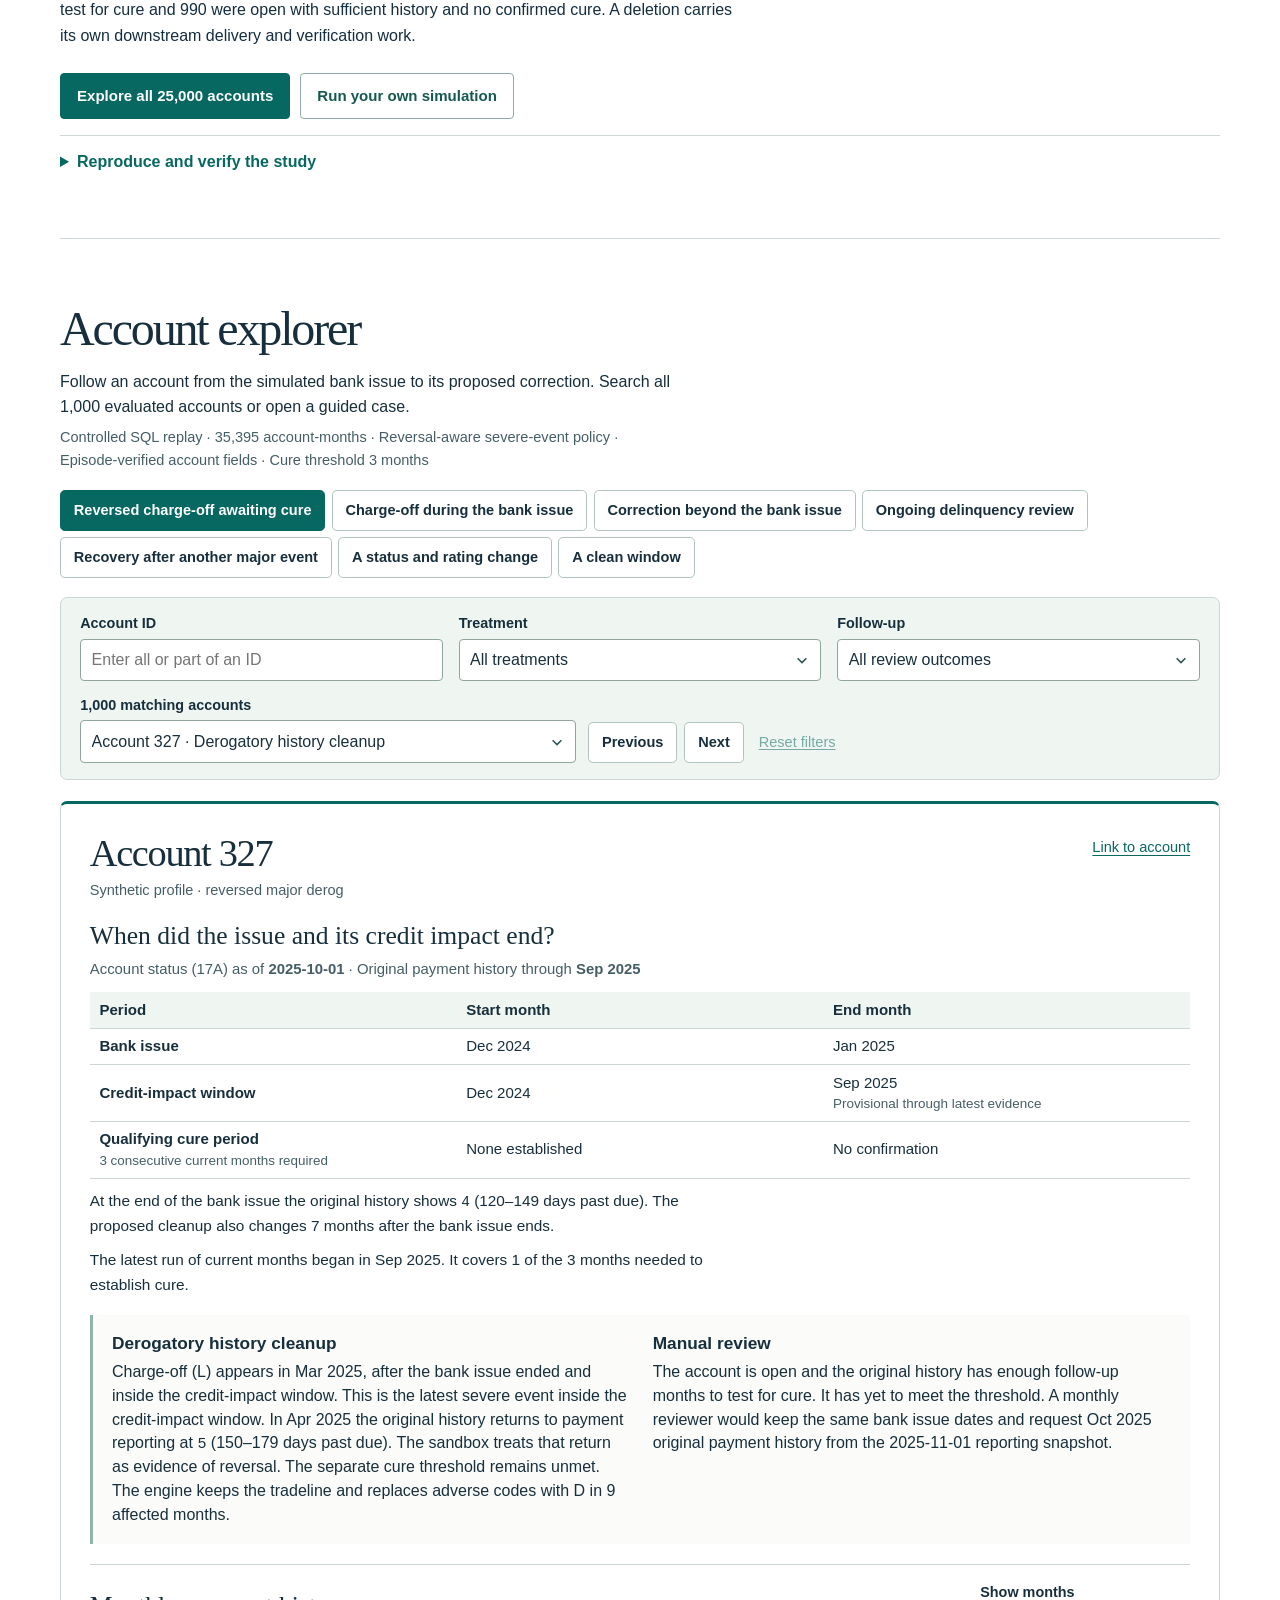
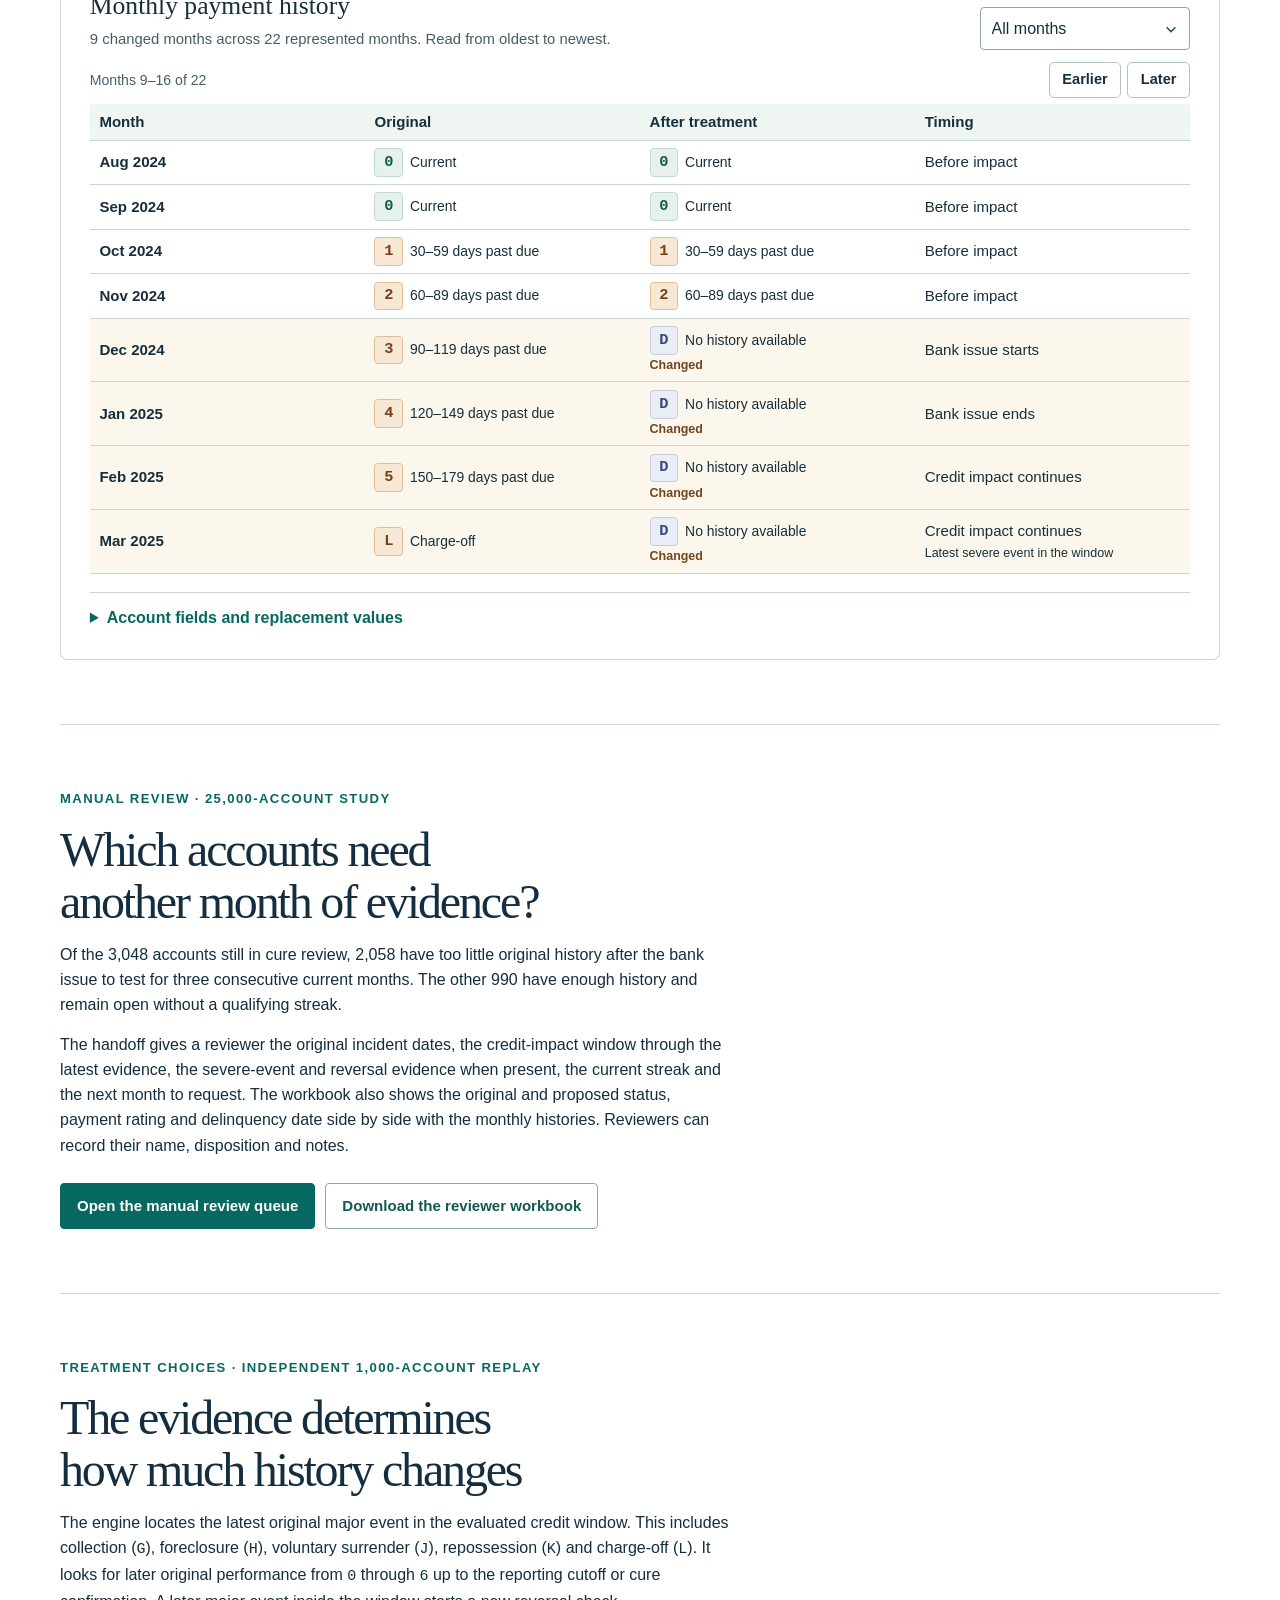
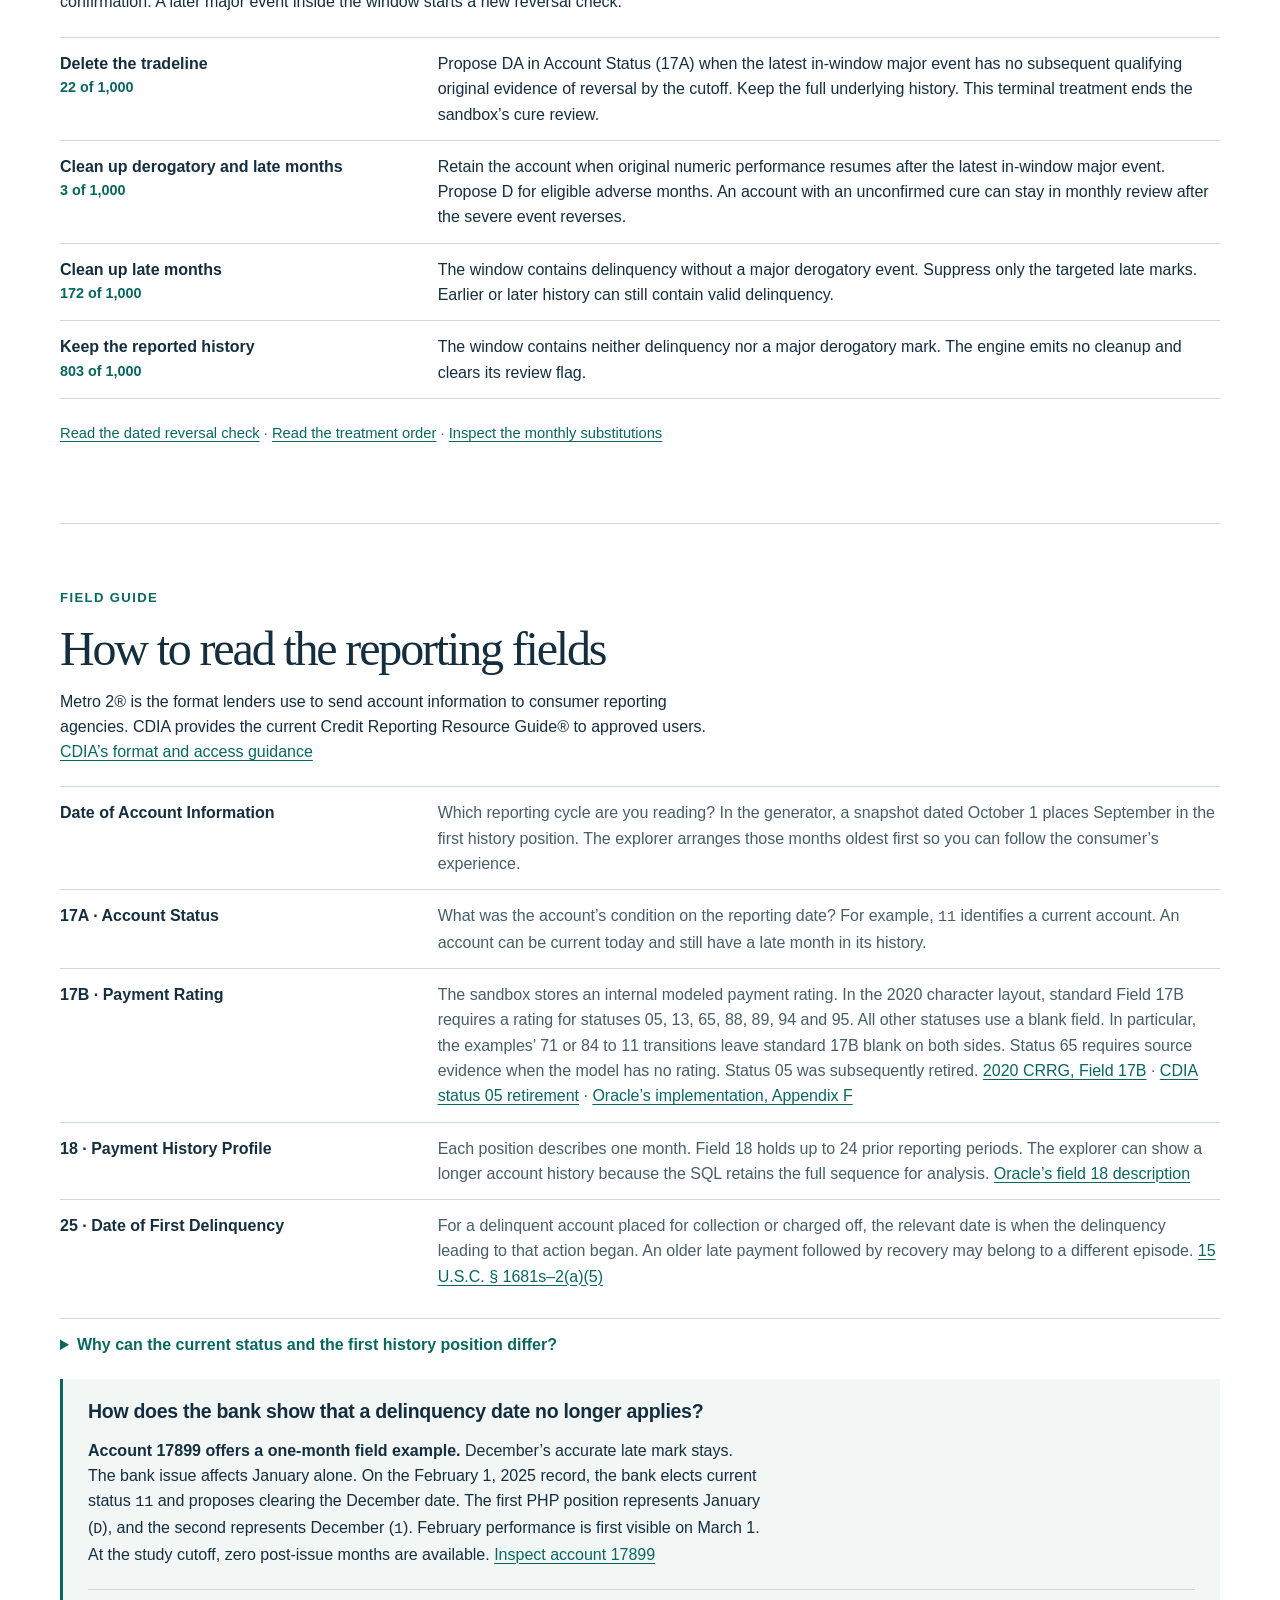
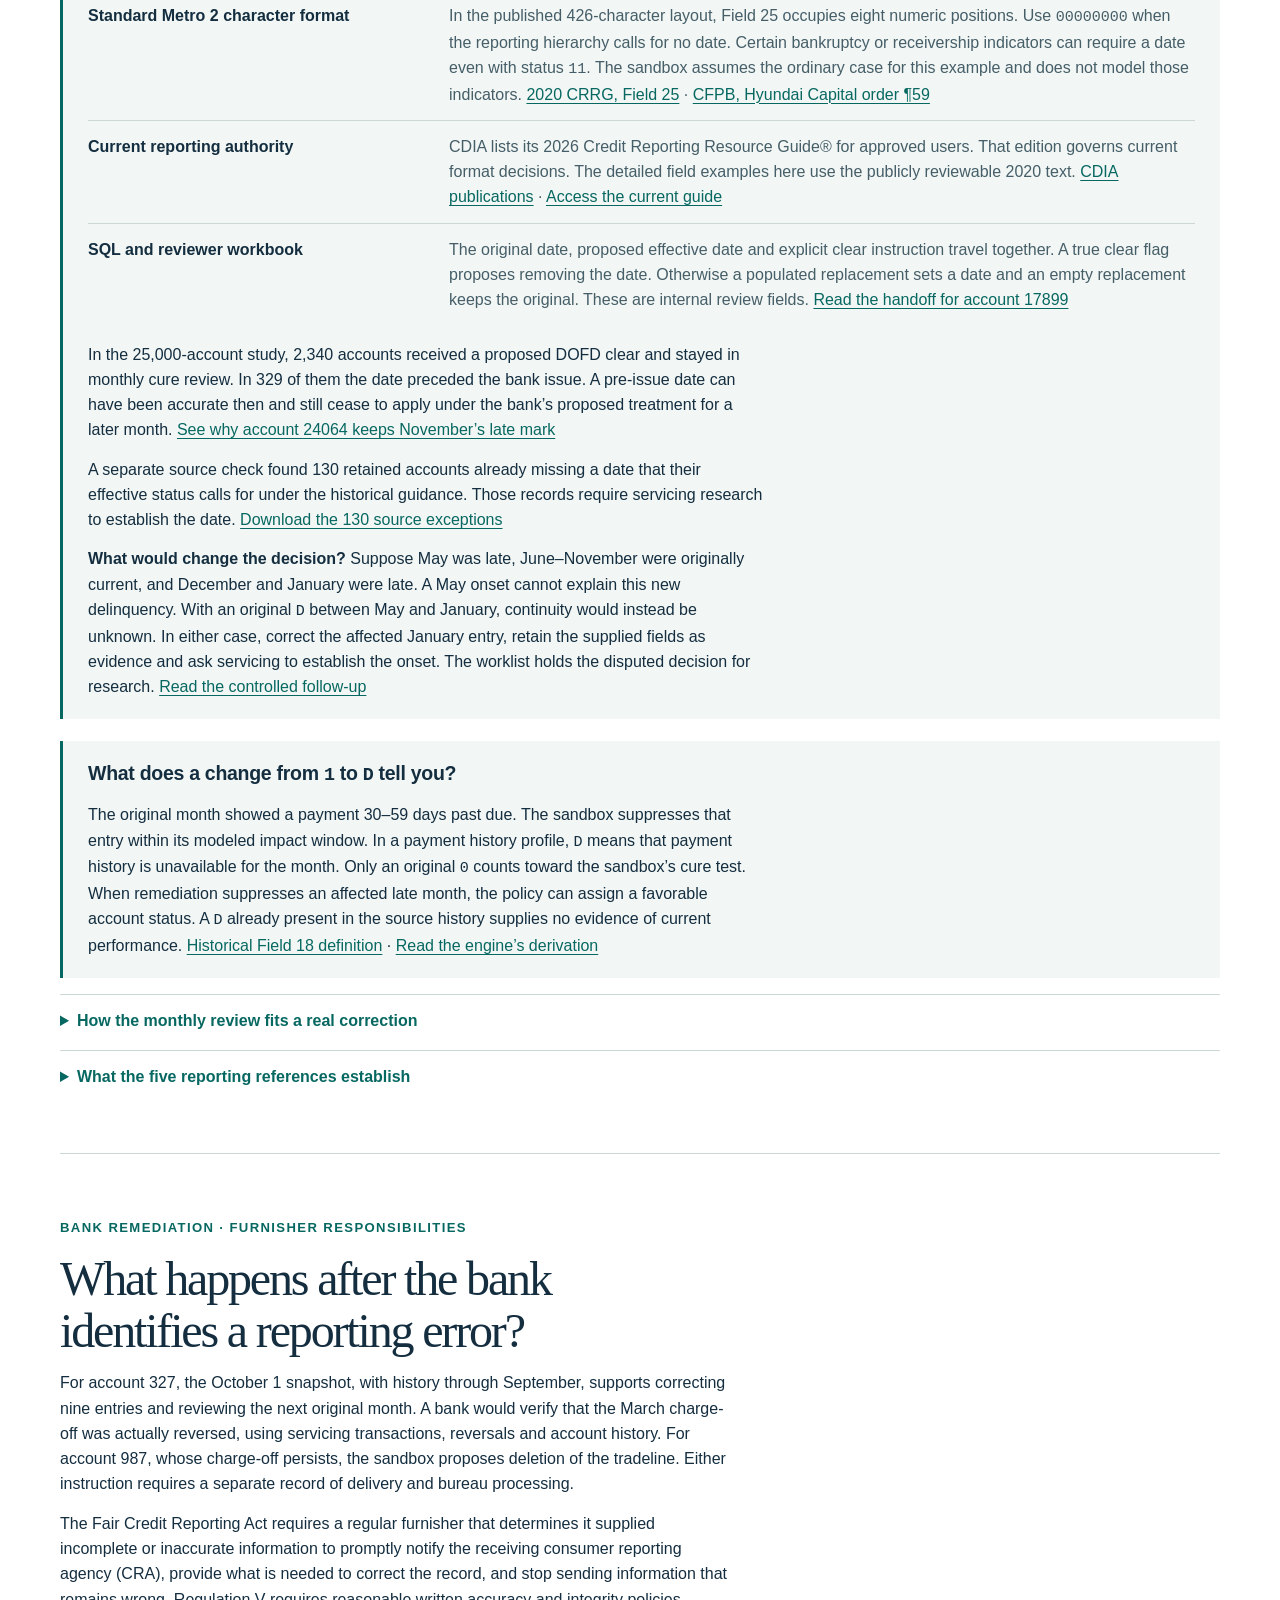
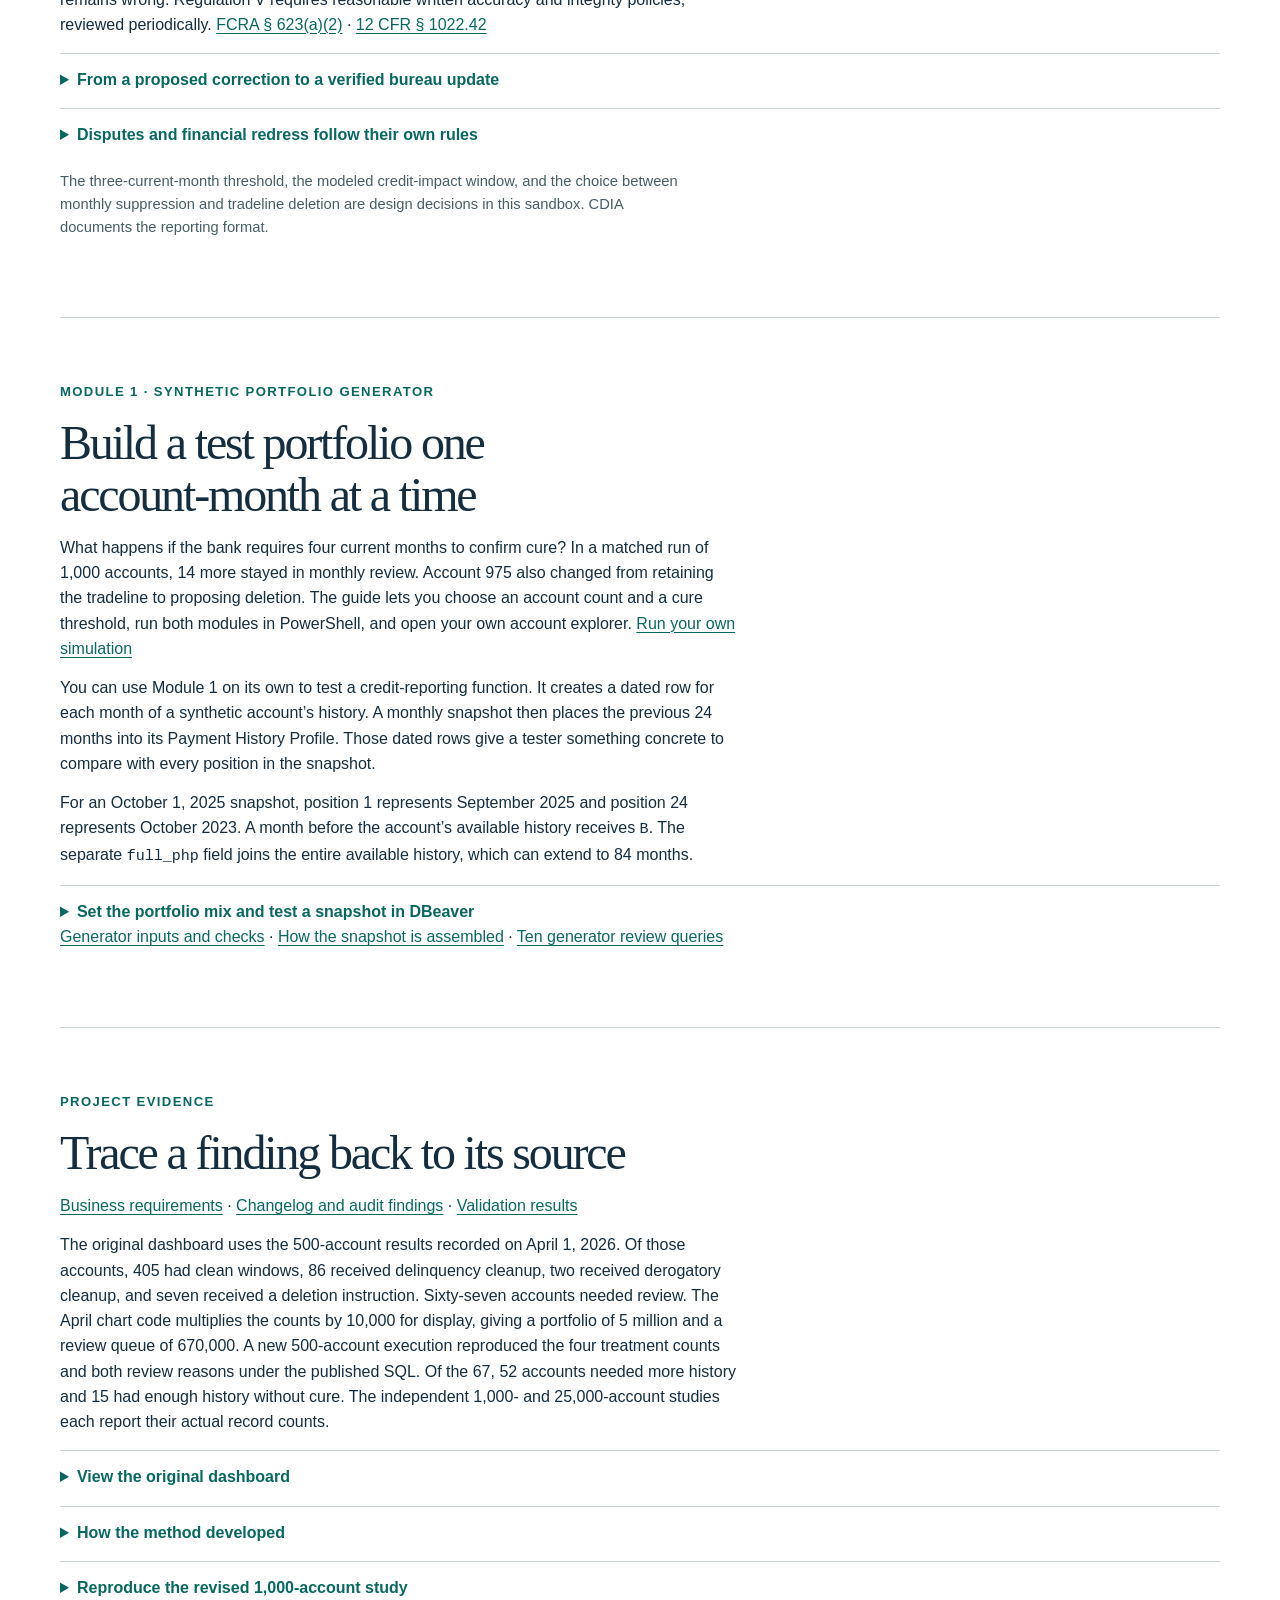
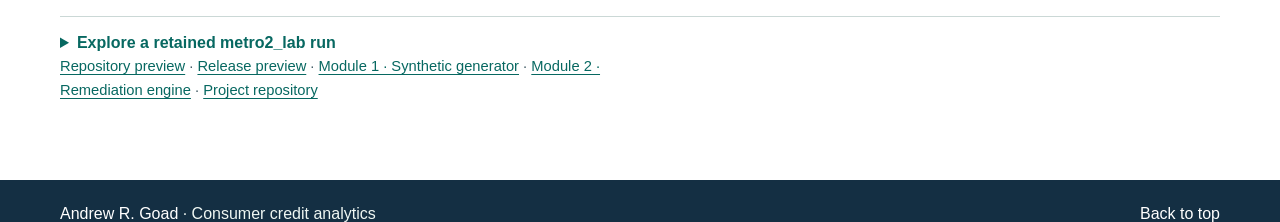
==== commit 5d7c4d62: "Restore the AG monogram and author byline to the portfolio header" ====
--- a/index.html
+++ b/index.html
@@ -6,7 +6,7 @@
 </head><body id="top"><a class="skip" href="#consumer-decision">Skip to the case</a>
 <header class="portfolio-bar">
   <div class="portfolio-row">
-    <a class="portfolio-brand" href="#top">Metro 2 <span>Credit reporting</span></a>
+    <a class="portfolio-brand" href="#top"><span class="portfolio-monogram" aria-hidden="true">AG</span>Andrew R. Goad<span class="portfolio-project">Metro 2 remediation</span></a>
     <details class="portfolio-contents" id="portfolio-contents">
       <summary>Contents</summary>
       <nav aria-label="Study contents">
--- a/style.css
+++ b/style.css
@@ -223,7 +223,7 @@
   display: inline-flex;
   min-height: 44px;
   align-items: center;
-  gap: 12px;
+  gap: 8px;
   color: white;
   text-decoration: none;
   font-size: 17px;
@@ -231,13 +231,27 @@
   line-height: 1.2;
   white-space: nowrap;
 }
-.portfolio-brand span {
+.portfolio-project {
+  margin-left: 4px;
   border-left: 1px solid #779096;
   padding-left: 12px;
   color: #d4e2e4;
   font-size: 14px;
   font-weight: 500;
 }
+.portfolio-monogram {
+  display: inline-grid;
+  place-items: center;
+  flex: 0 0 30px;
+  width: 30px;
+  height: 30px;
+  border: 1px solid #8ba5ac;
+  background: #203f4d;
+  color: #fff;
+  font: normal 16px/1 Georgia, serif;
+  letter-spacing: -.08em;
+}
+@media (max-width: 599px) { .portfolio-project { display: none; } }
 .portfolio-contents { position: relative; margin: 0; padding: 0; border: 0; }
 .portfolio-contents > summary, .portfolio-contents[open] > summary {
   display: flex;
@@ -299,7 +313,5 @@
 @media print { .portfolio-bar { display: none; } }
 @media (max-width: 360px) {
   .portfolio-row { gap: 6px; }
-  .portfolio-brand { gap: 6px; font-size: 16px; }
-  .portfolio-brand span { padding-left: 6px; font-size: 13px; }
   .portfolio-contents > summary, .portfolio-contents[open] > summary { gap: 7px; padding-inline: 6px; }
 }
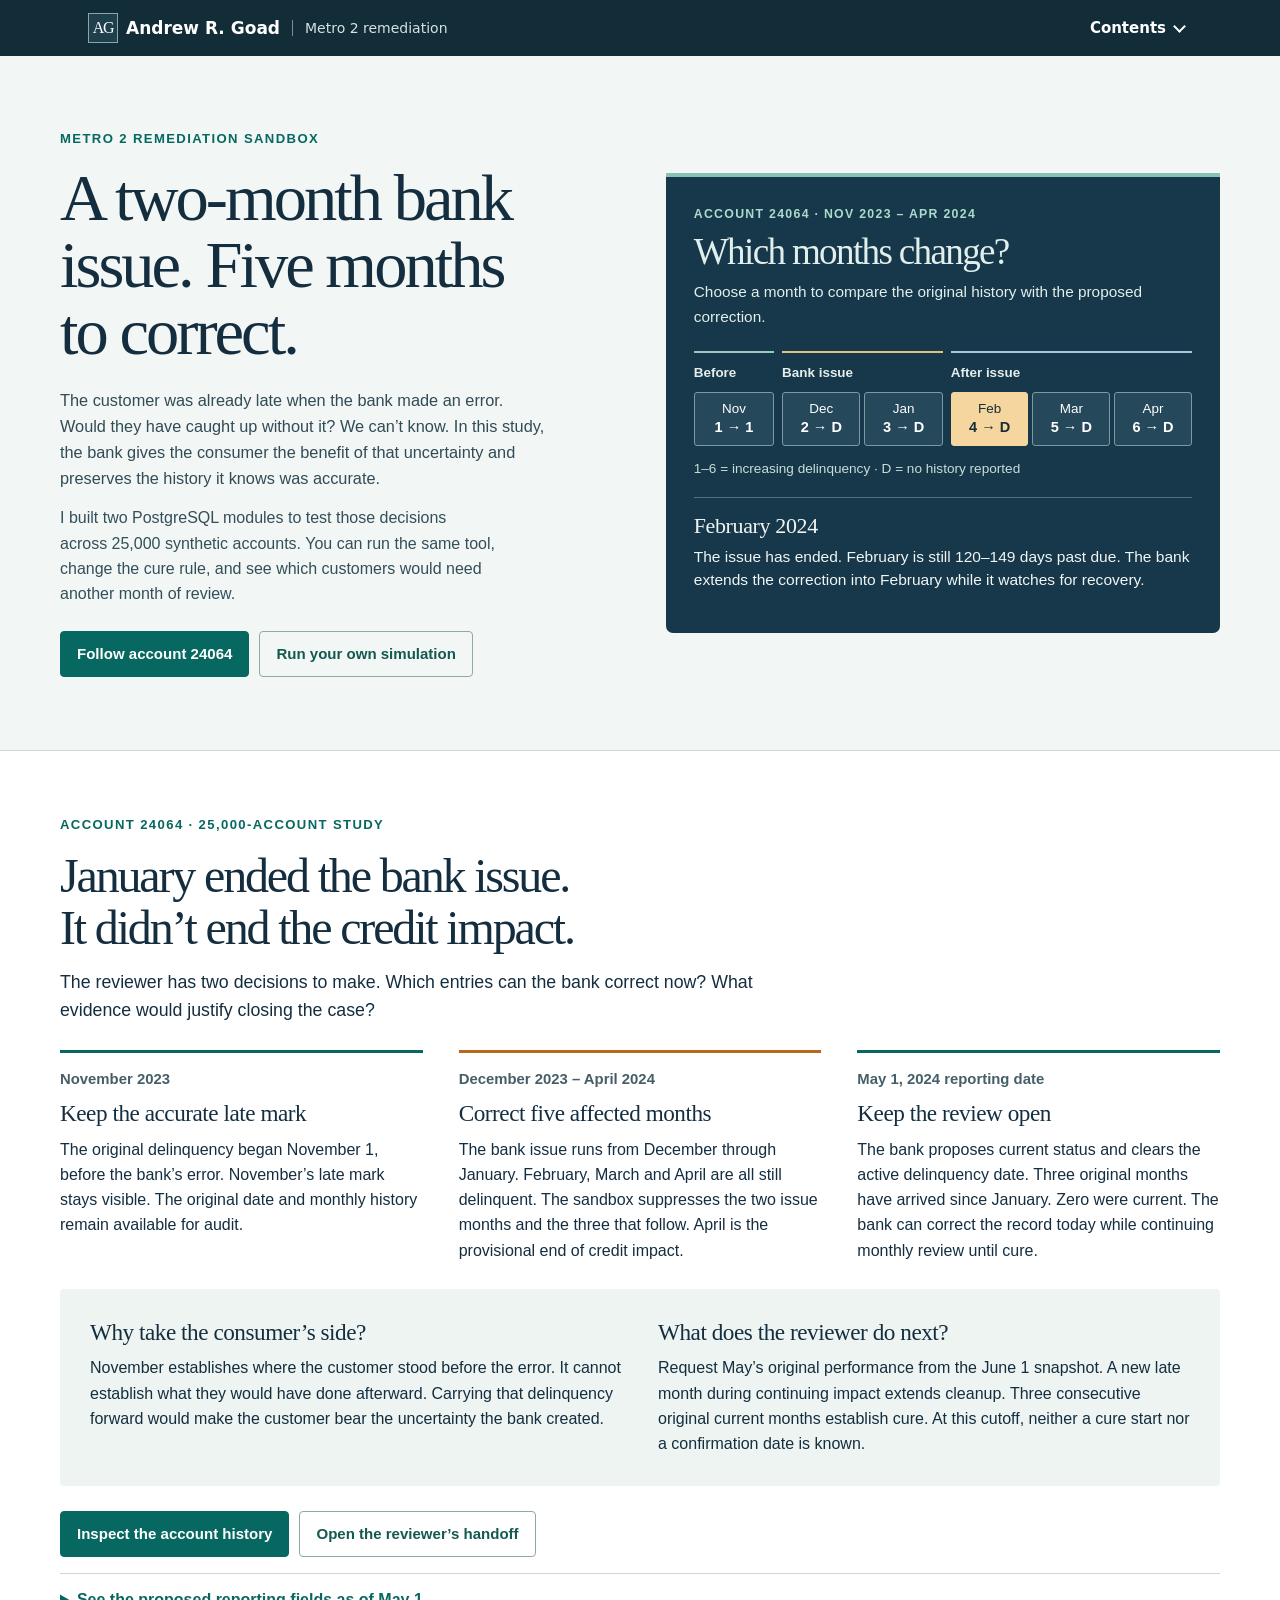
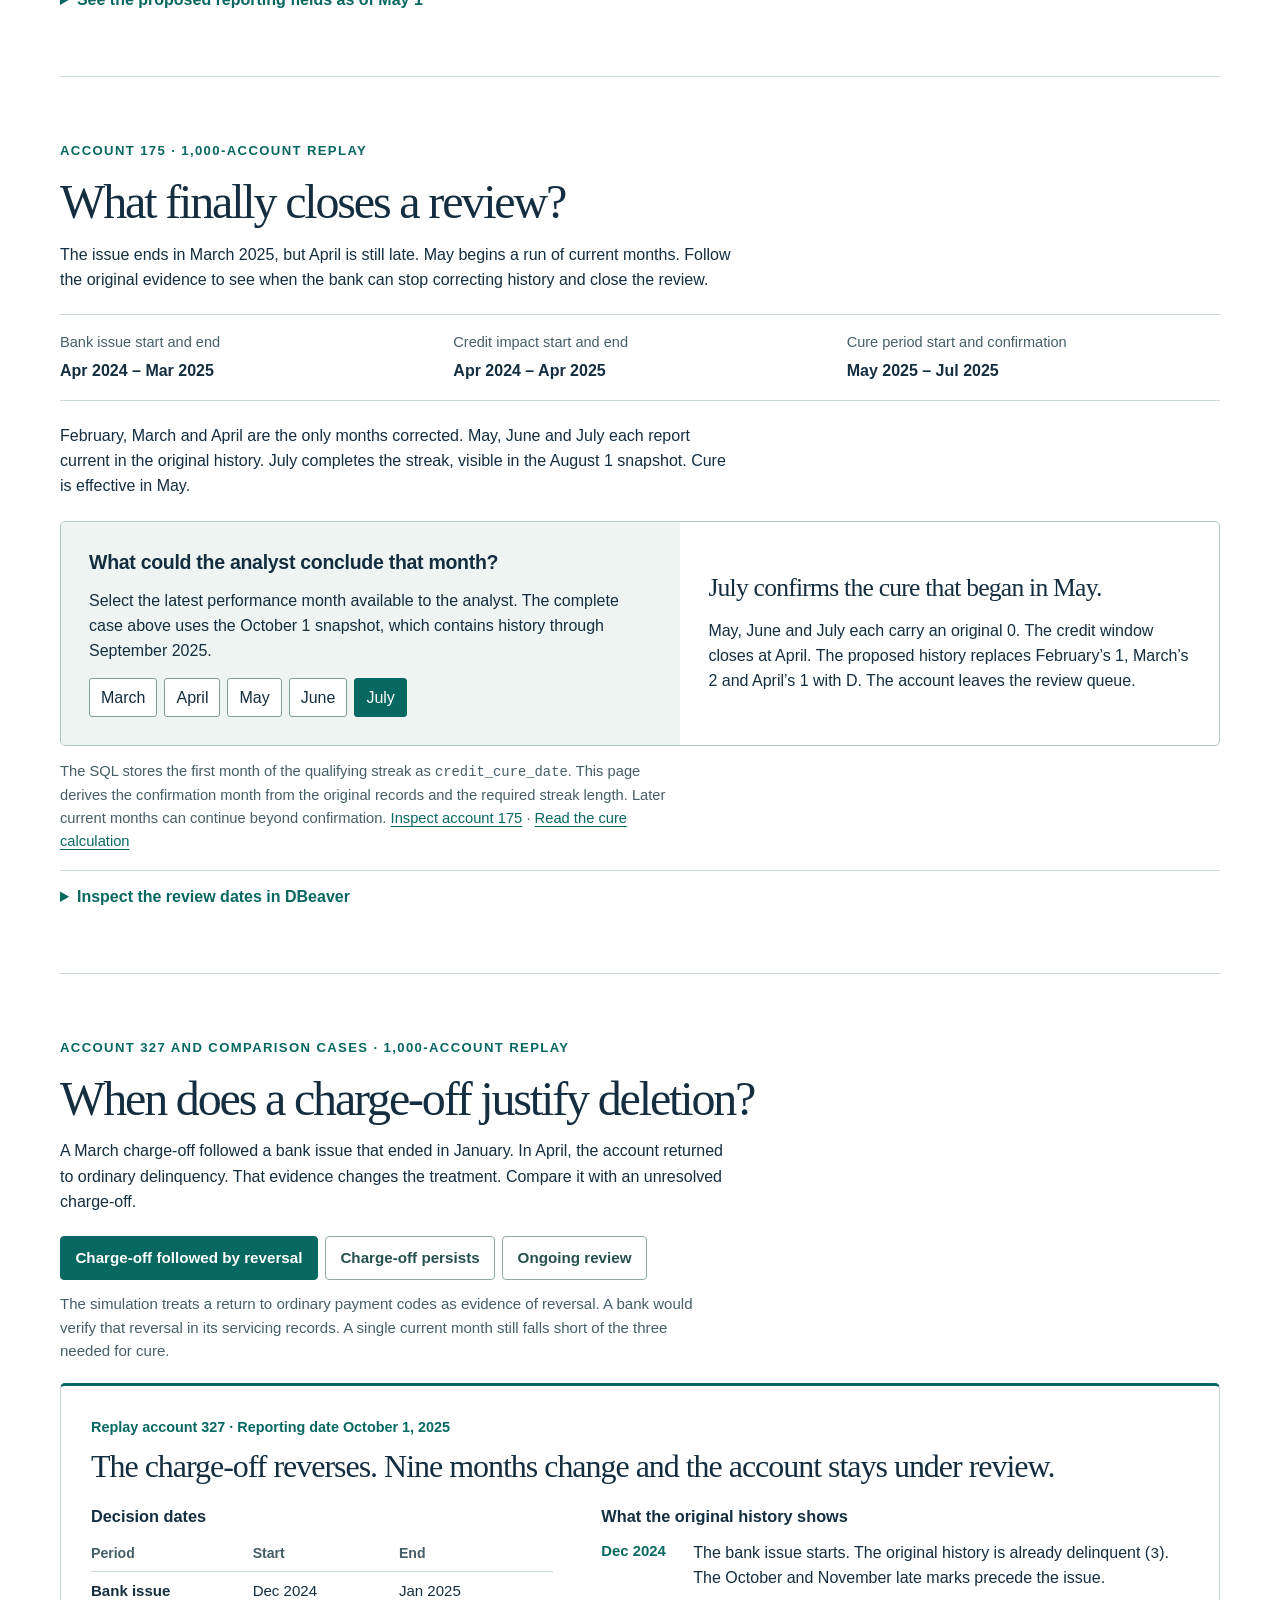
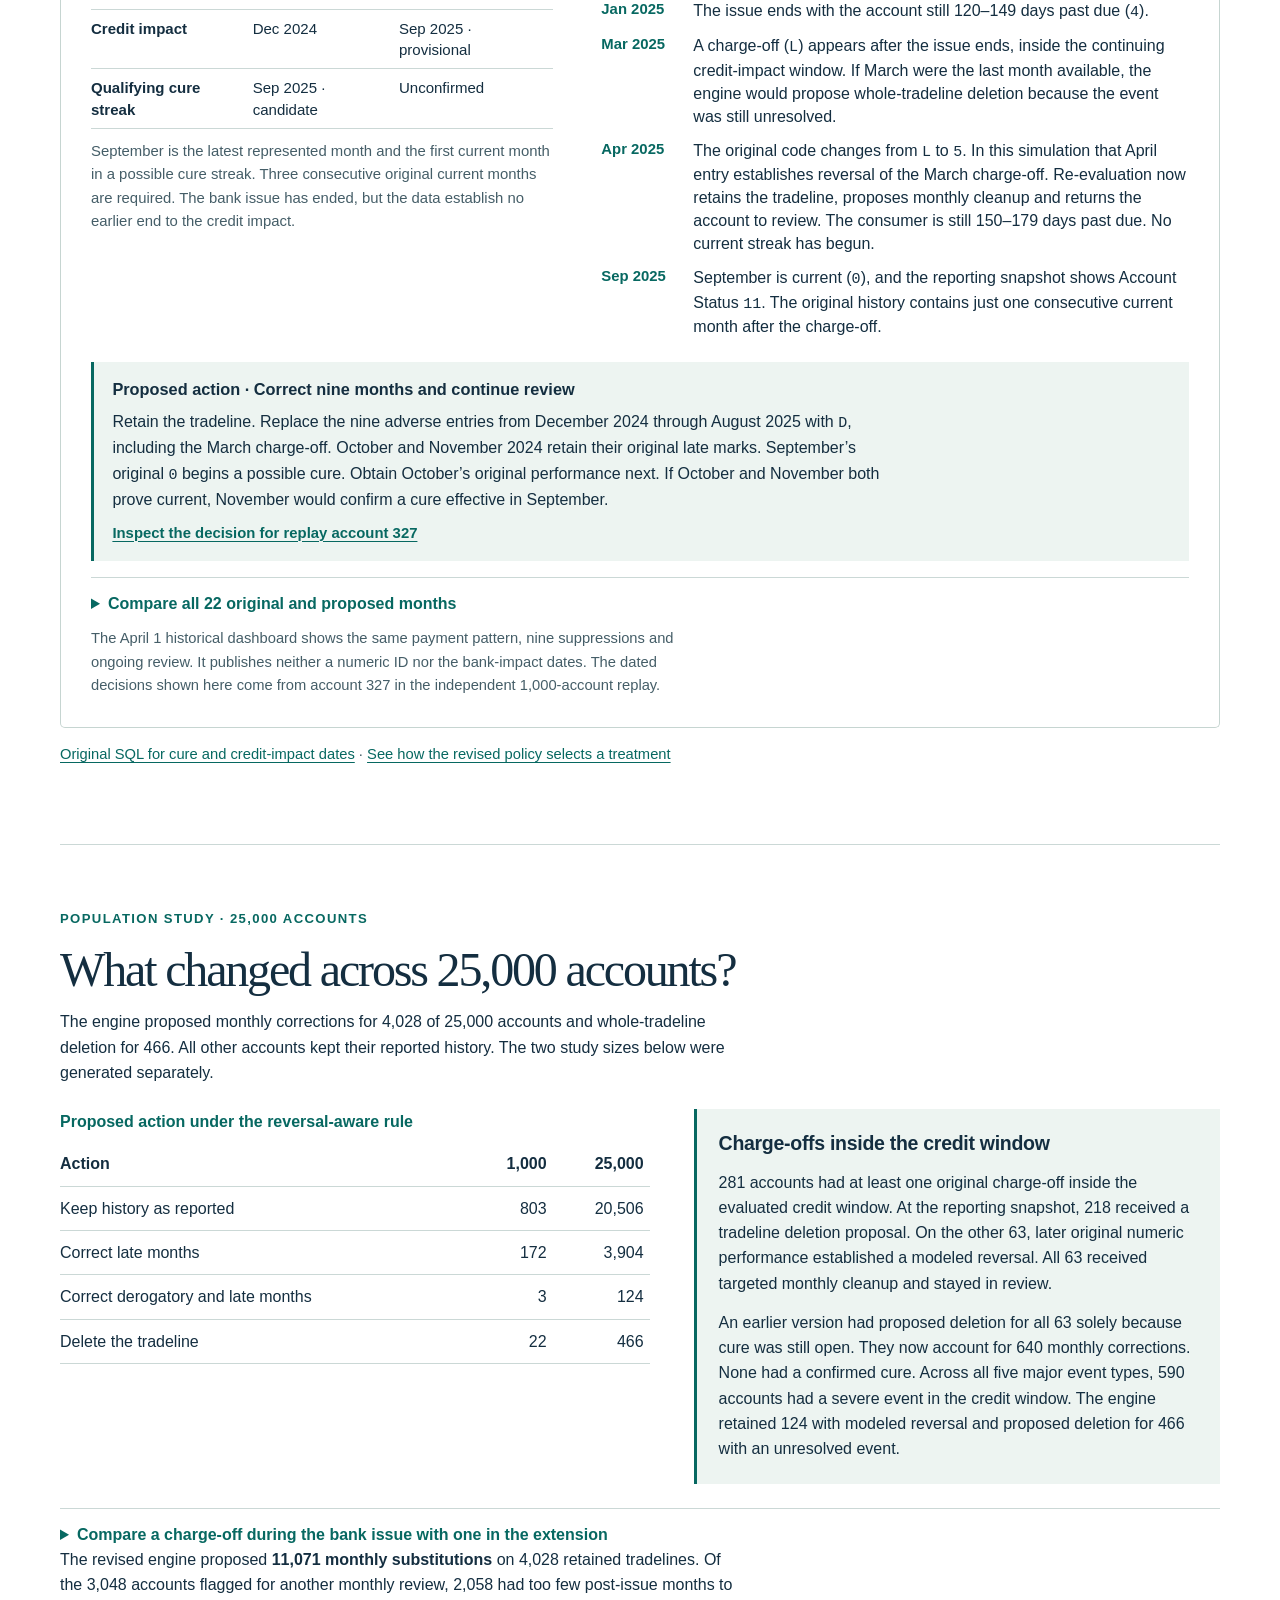
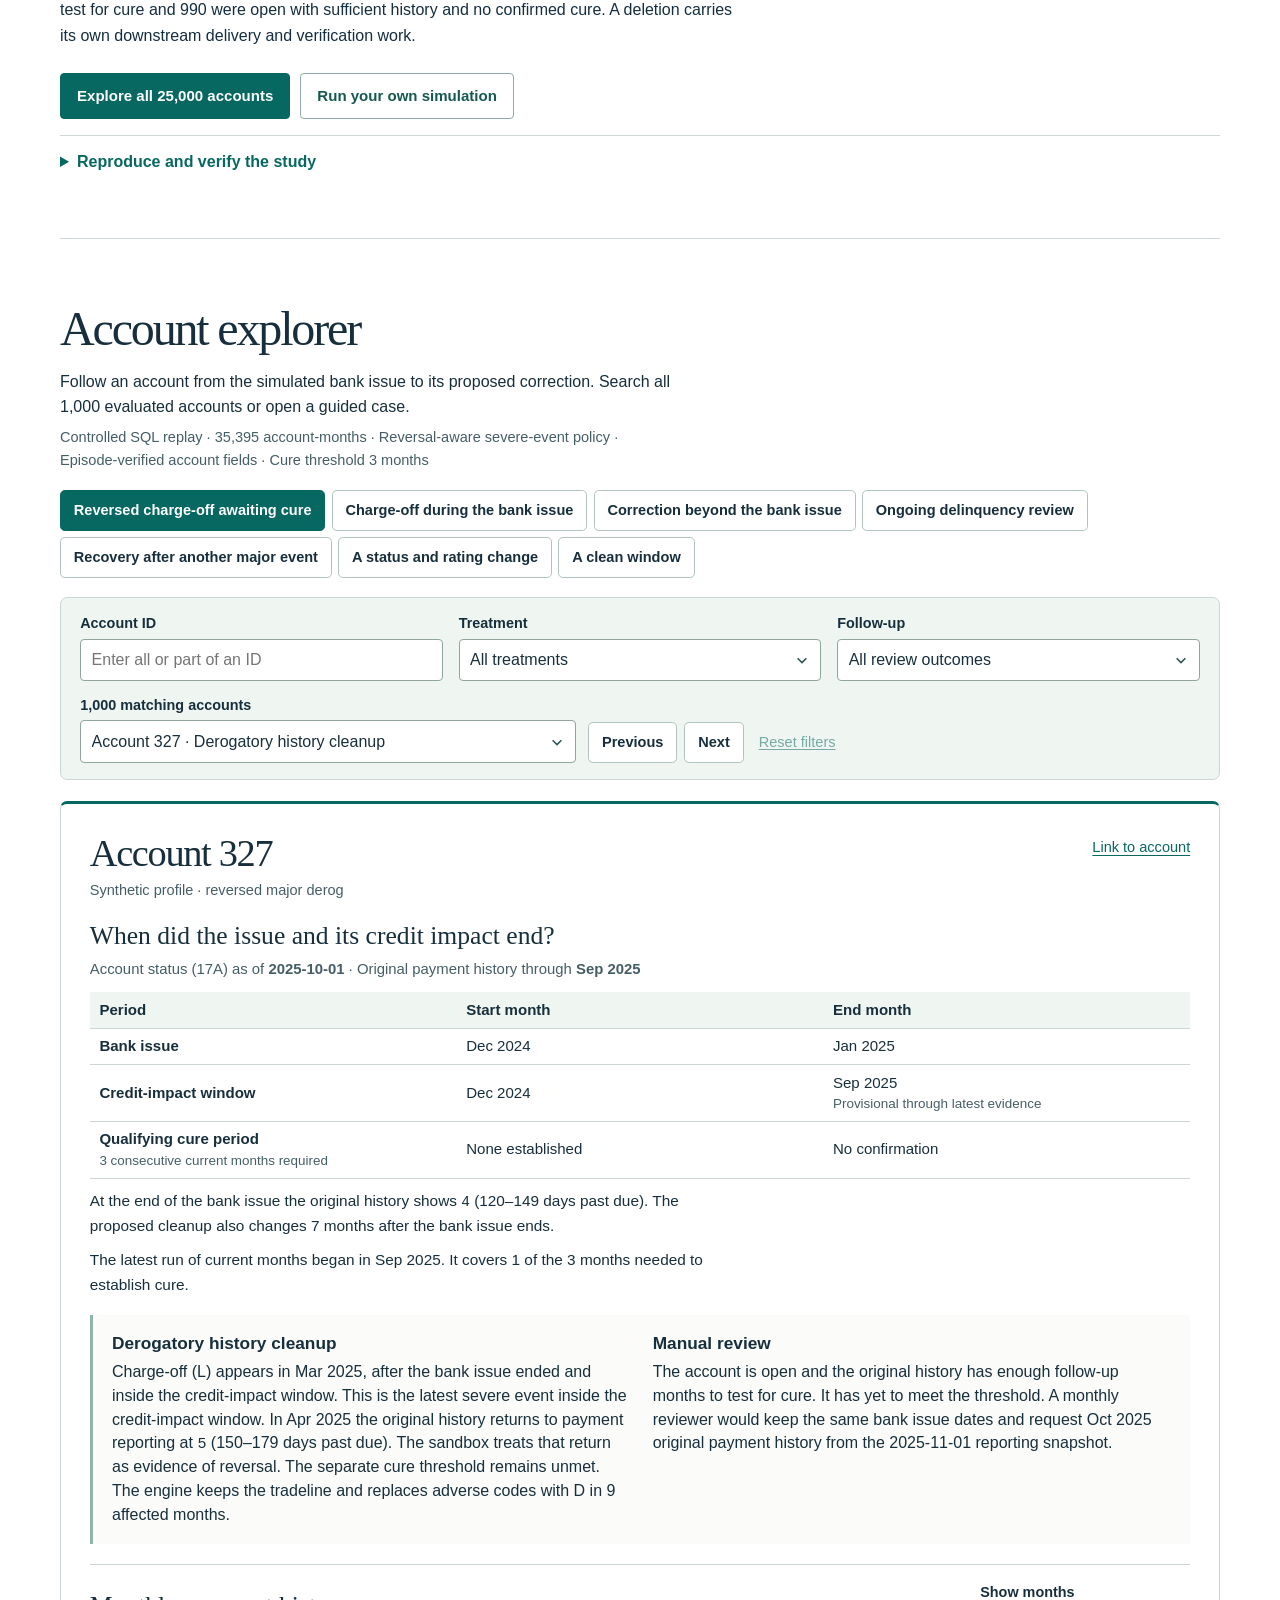
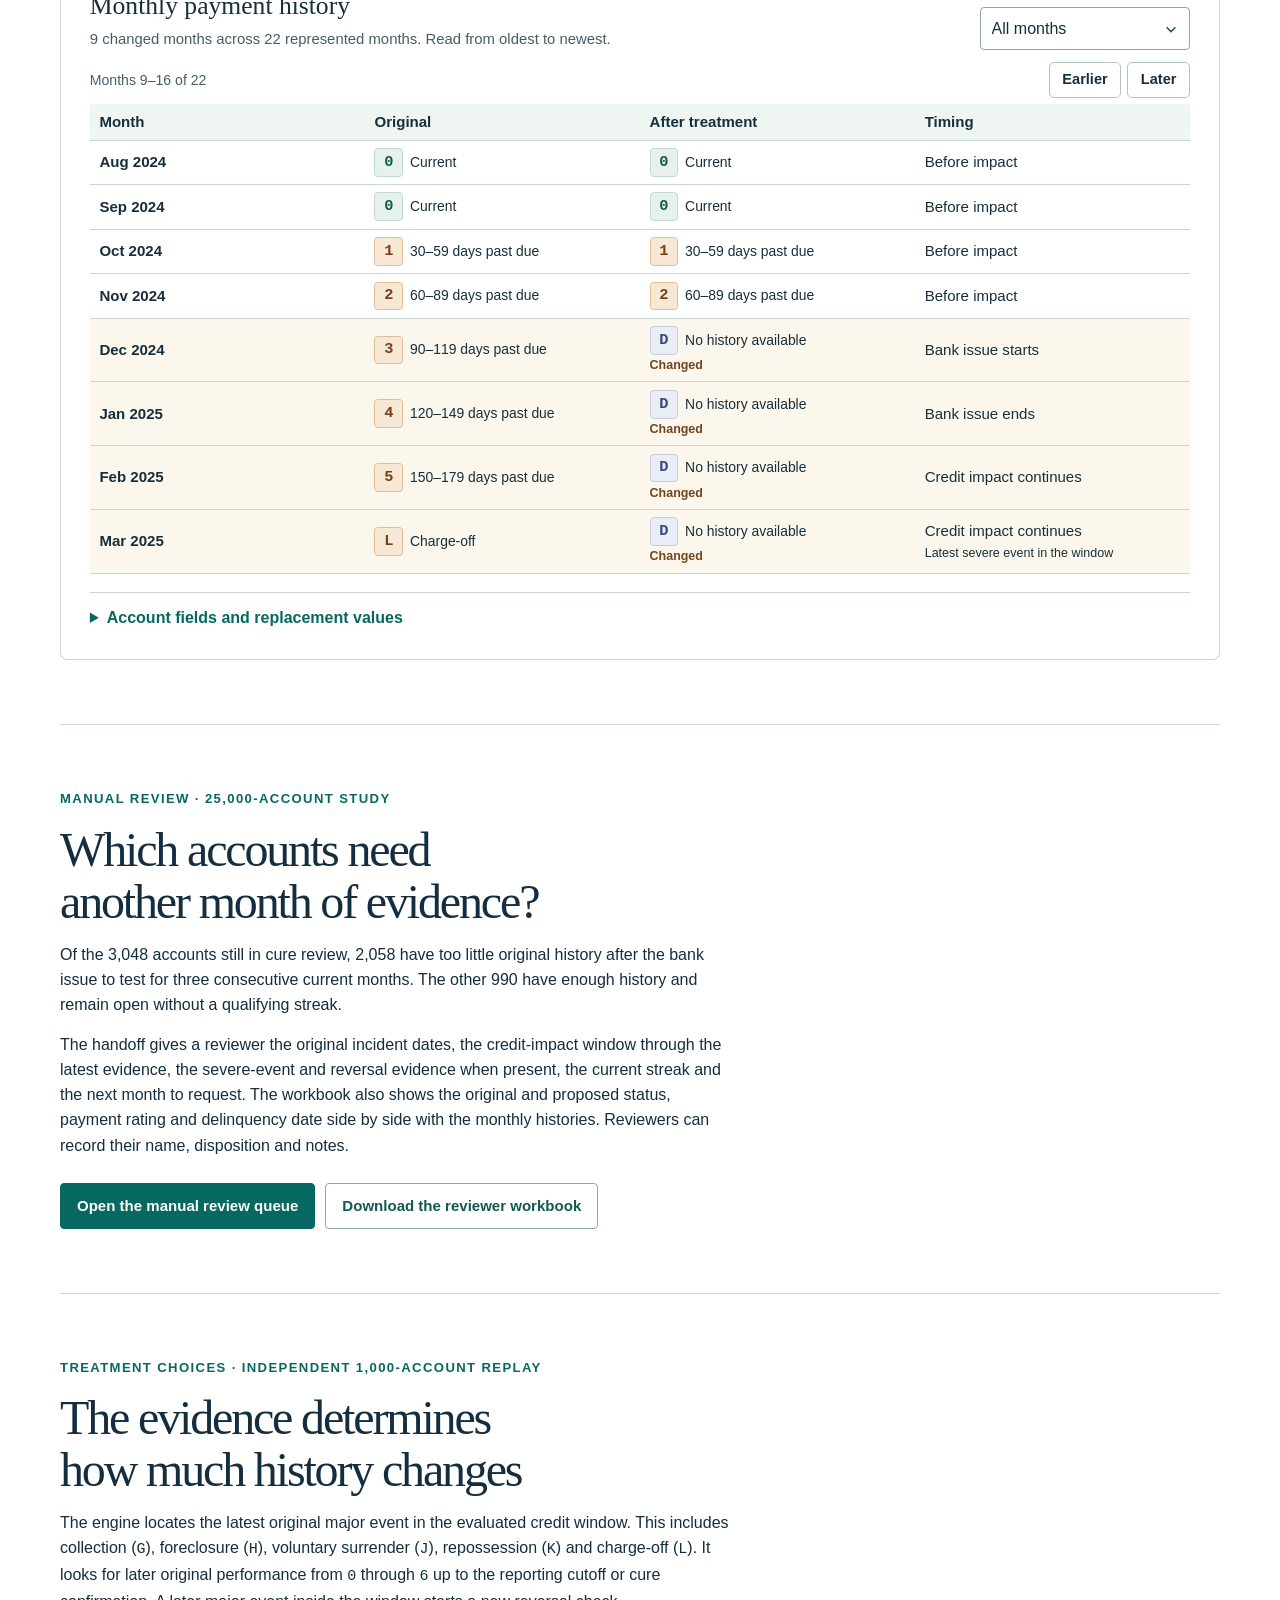
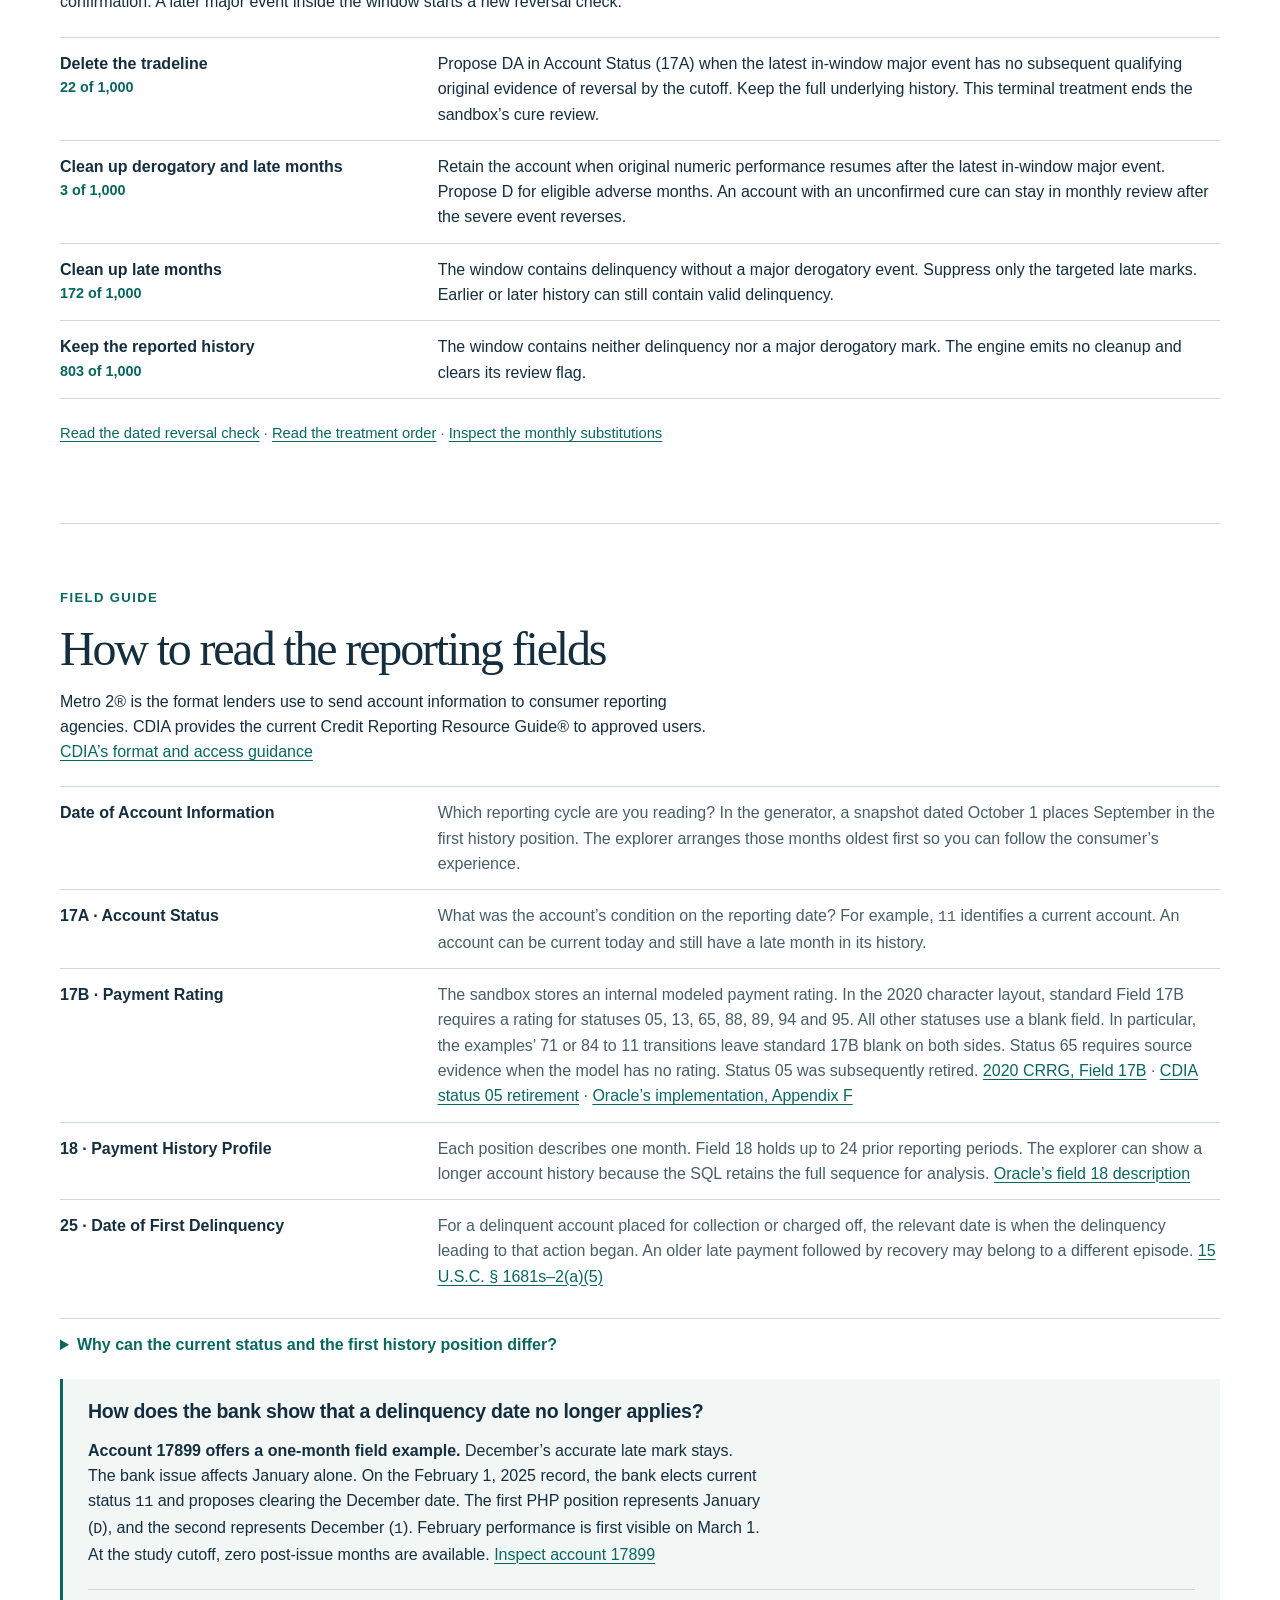
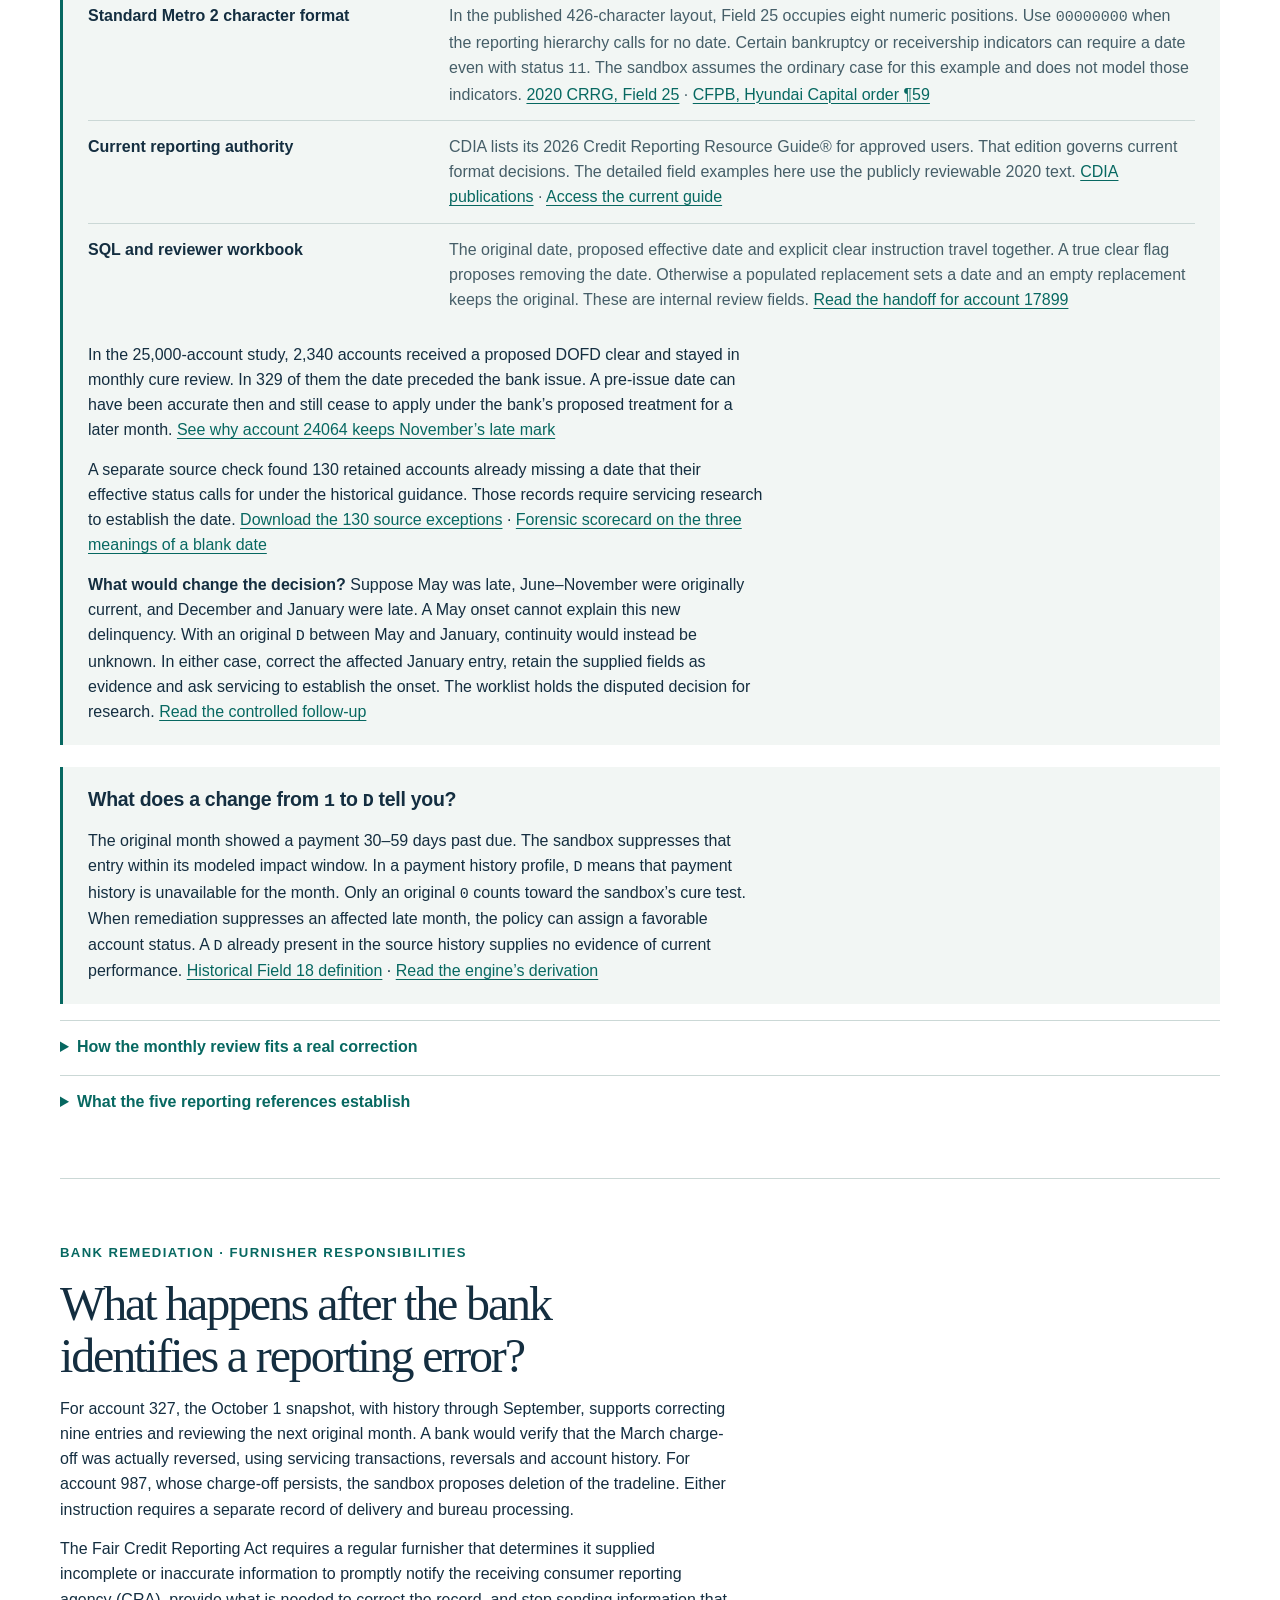
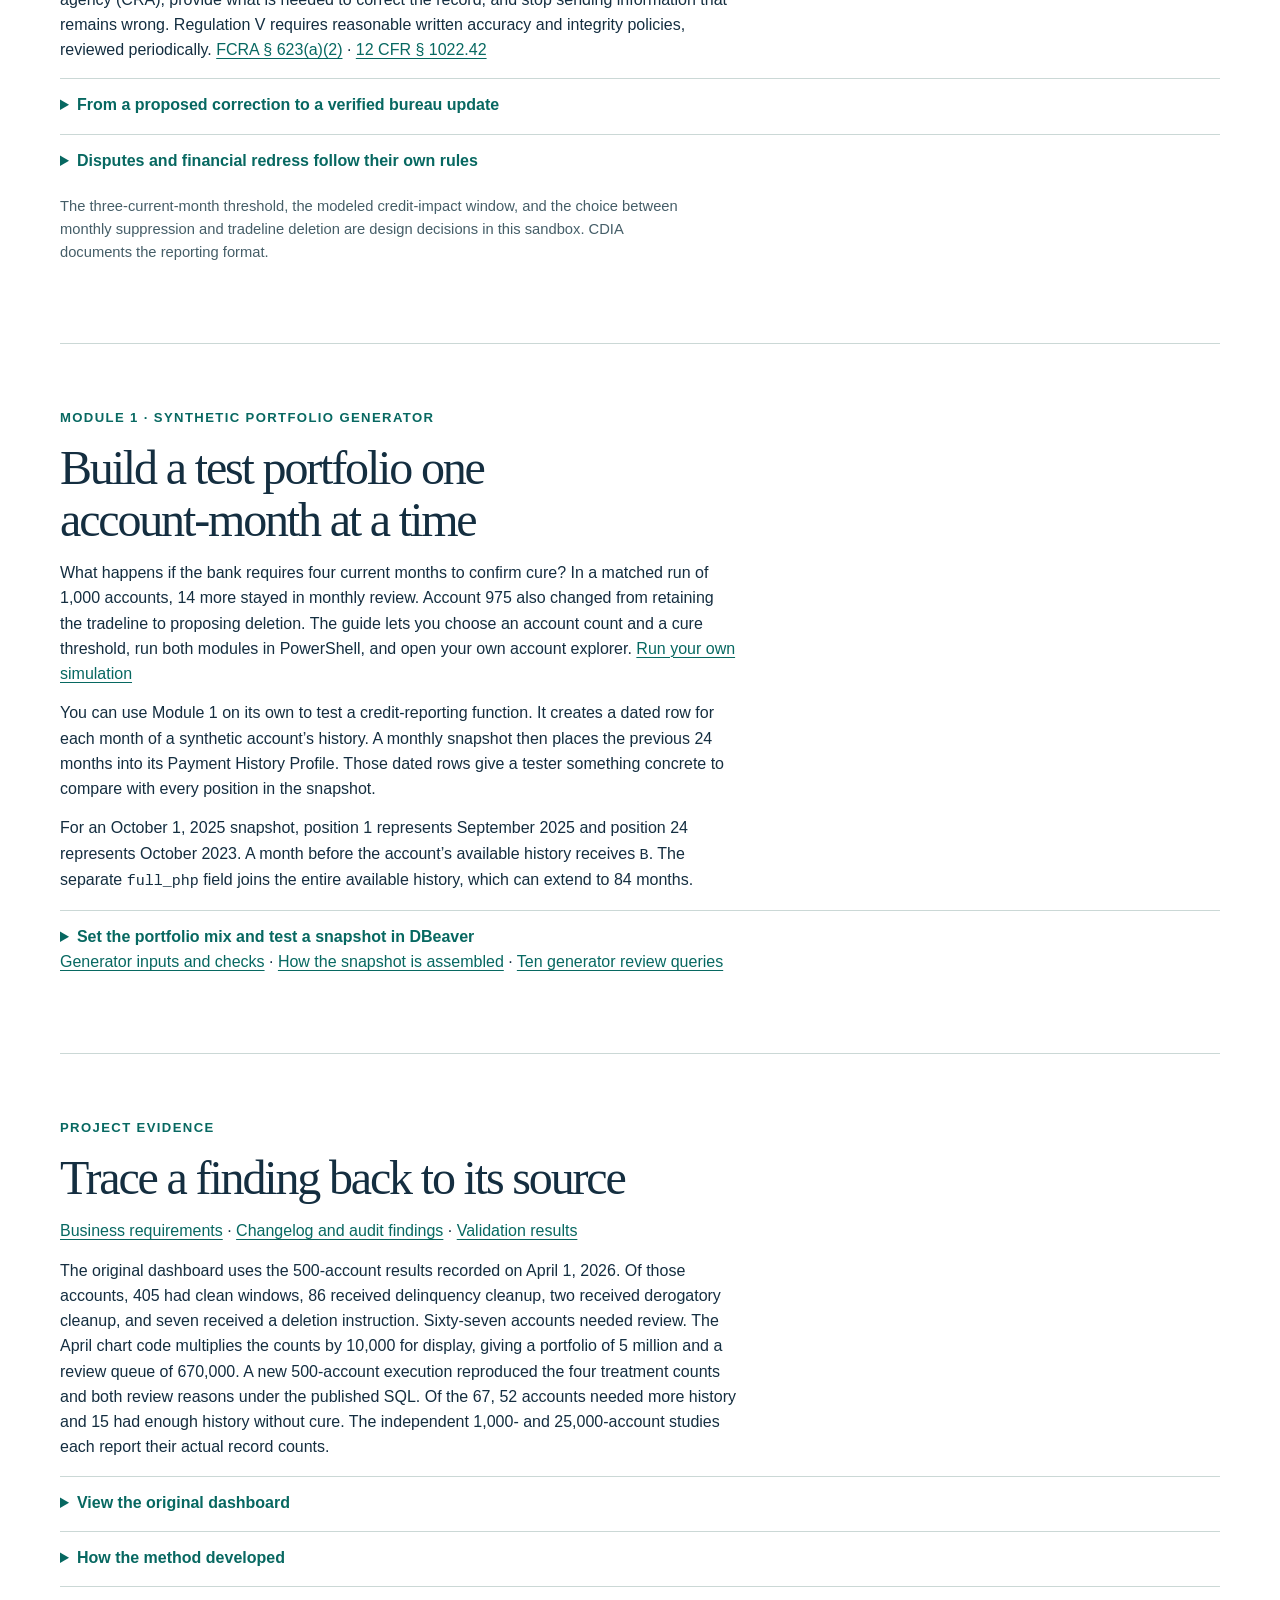
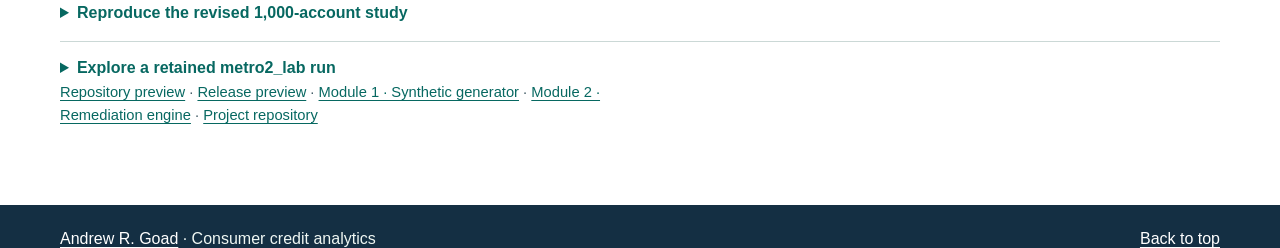
==== commit 9e27792e: "Connect the Metro 2 review and Field 25 exhibits to their scorecard" ====
--- a/index.html
+++ b/index.html
@@ -216,7 +216,7 @@
       <div><dt>SQL and reviewer workbook</dt><dd>The original date, proposed effective date and explicit clear instruction travel together. A true clear flag proposes removing the date. Otherwise a populated replacement sets a date and an empty replacement keeps the original. These are internal review fields. <a href="manual-review/index.html#account=17899">Read the handoff for account 17899</a></dd></div>
     </dl>
     <p>In the 25,000-account study, 2,340 accounts received a proposed DOFD clear and stayed in monthly cure review. In 329 of them the date preceded the bank issue. A pre-issue date can have been accurate then and still cease to apply under the bank’s proposed treatment for a later month. <a href="#consumer-decision">See why account 24064 keeps November’s late mark</a></p>
-    <p>A separate source check found 130 retained accounts already missing a date that their effective status calls for under the historical guidance. Those records require servicing research to establish the date. <a href="downloads/Metro2_Field25_Source_Exceptions_25000.csv" download>Download the 130 source exceptions</a></p>
+    <p>A separate source check found 130 retained accounts already missing a date that their effective status calls for under the historical guidance. Those records require servicing research to establish the date. <a href="downloads/Metro2_Field25_Source_Exceptions_25000.csv" download>Download the 130 source exceptions</a> · <a href="https://andrew-goad.github.io/forensic-data-integrity/#case-metro2">Forensic scorecard on the three meanings of a blank date</a></p>
   <p><strong>What would change the decision?</strong> Suppose May was late, June–November were originally current, and December and January were late. A May onset cannot explain this new delinquency. With an original <code>D</code> between May and January, continuity would instead be unknown. In either case, correct the affected January entry, retain the supplied fields as evidence and ask servicing to establish the onset. The worklist holds the disputed decision for research. <a href="retest.html#episode">Read the controlled follow-up</a></p></article>
   <aside class="guide-note" aria-labelledby="suppression-title">
     <h3 id="suppression-title">What does a change from <code>1</code> to <code>D</code> tell you?</h3>
